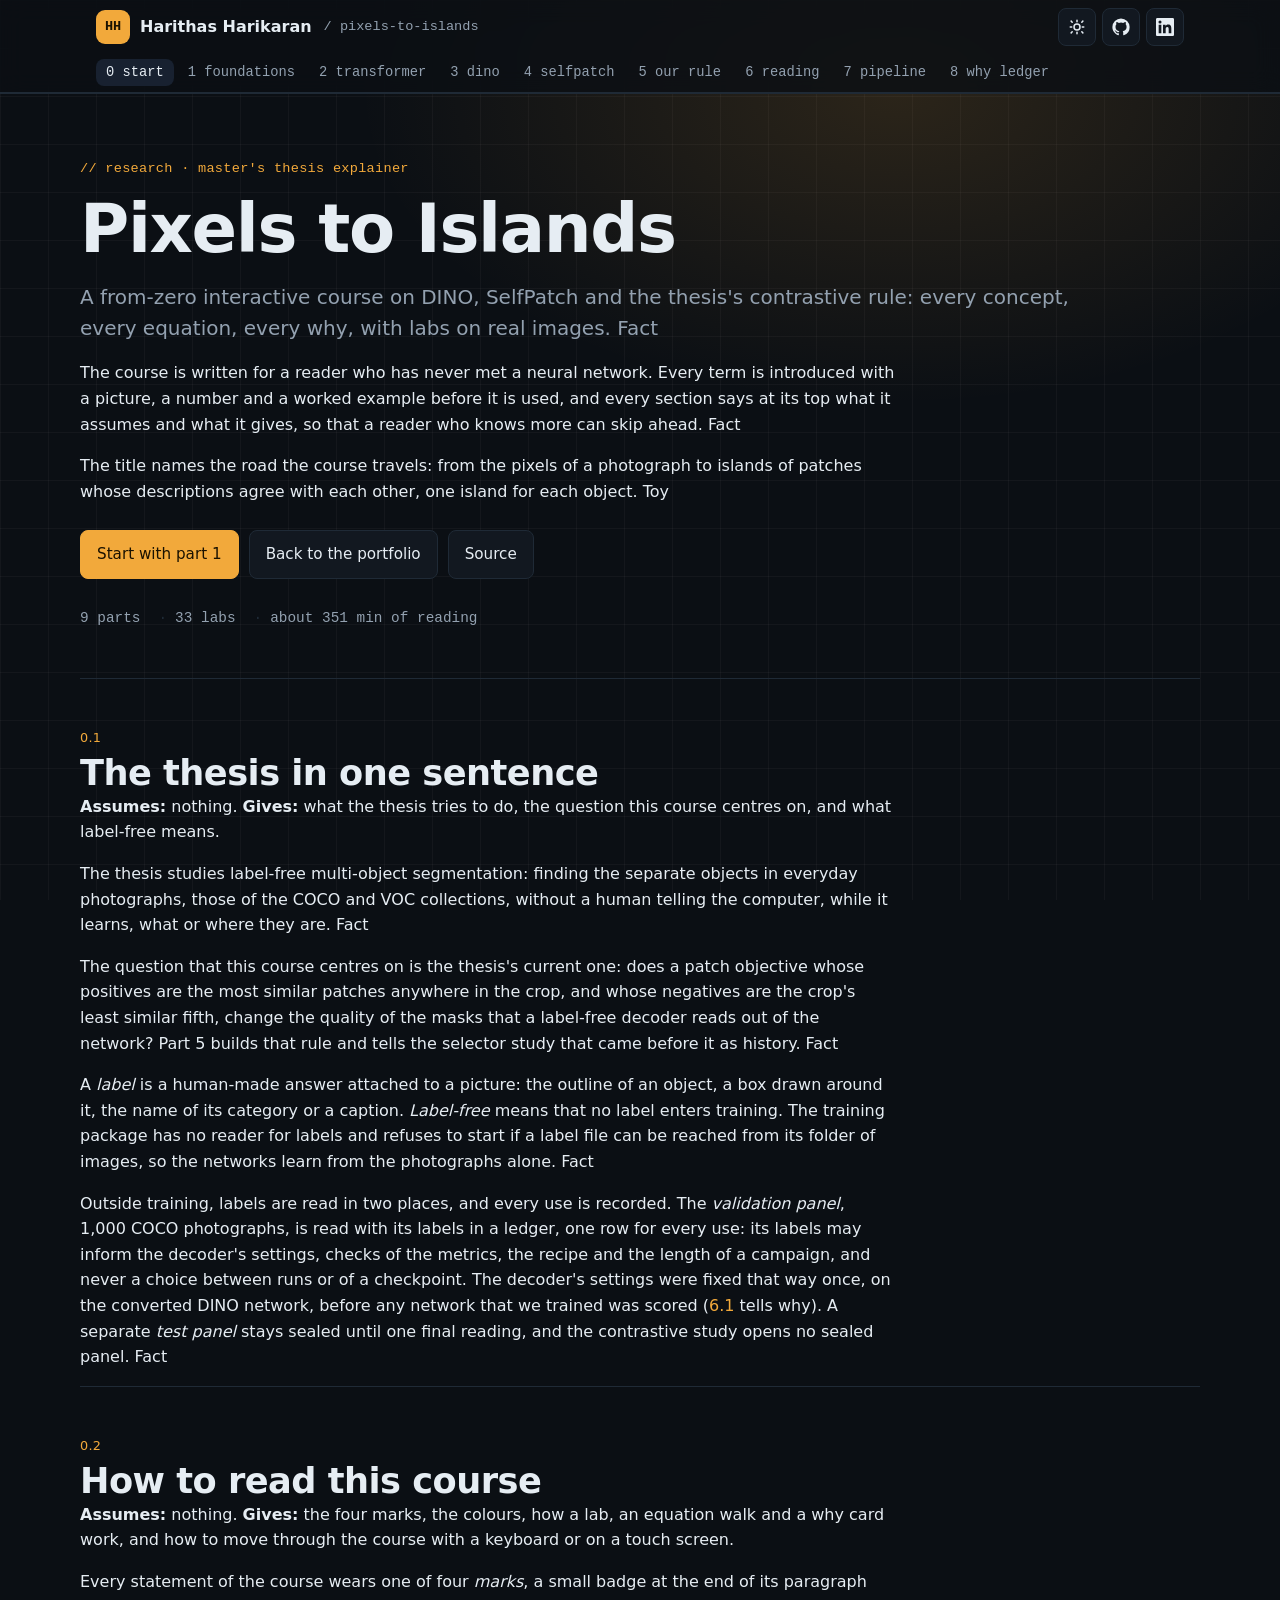
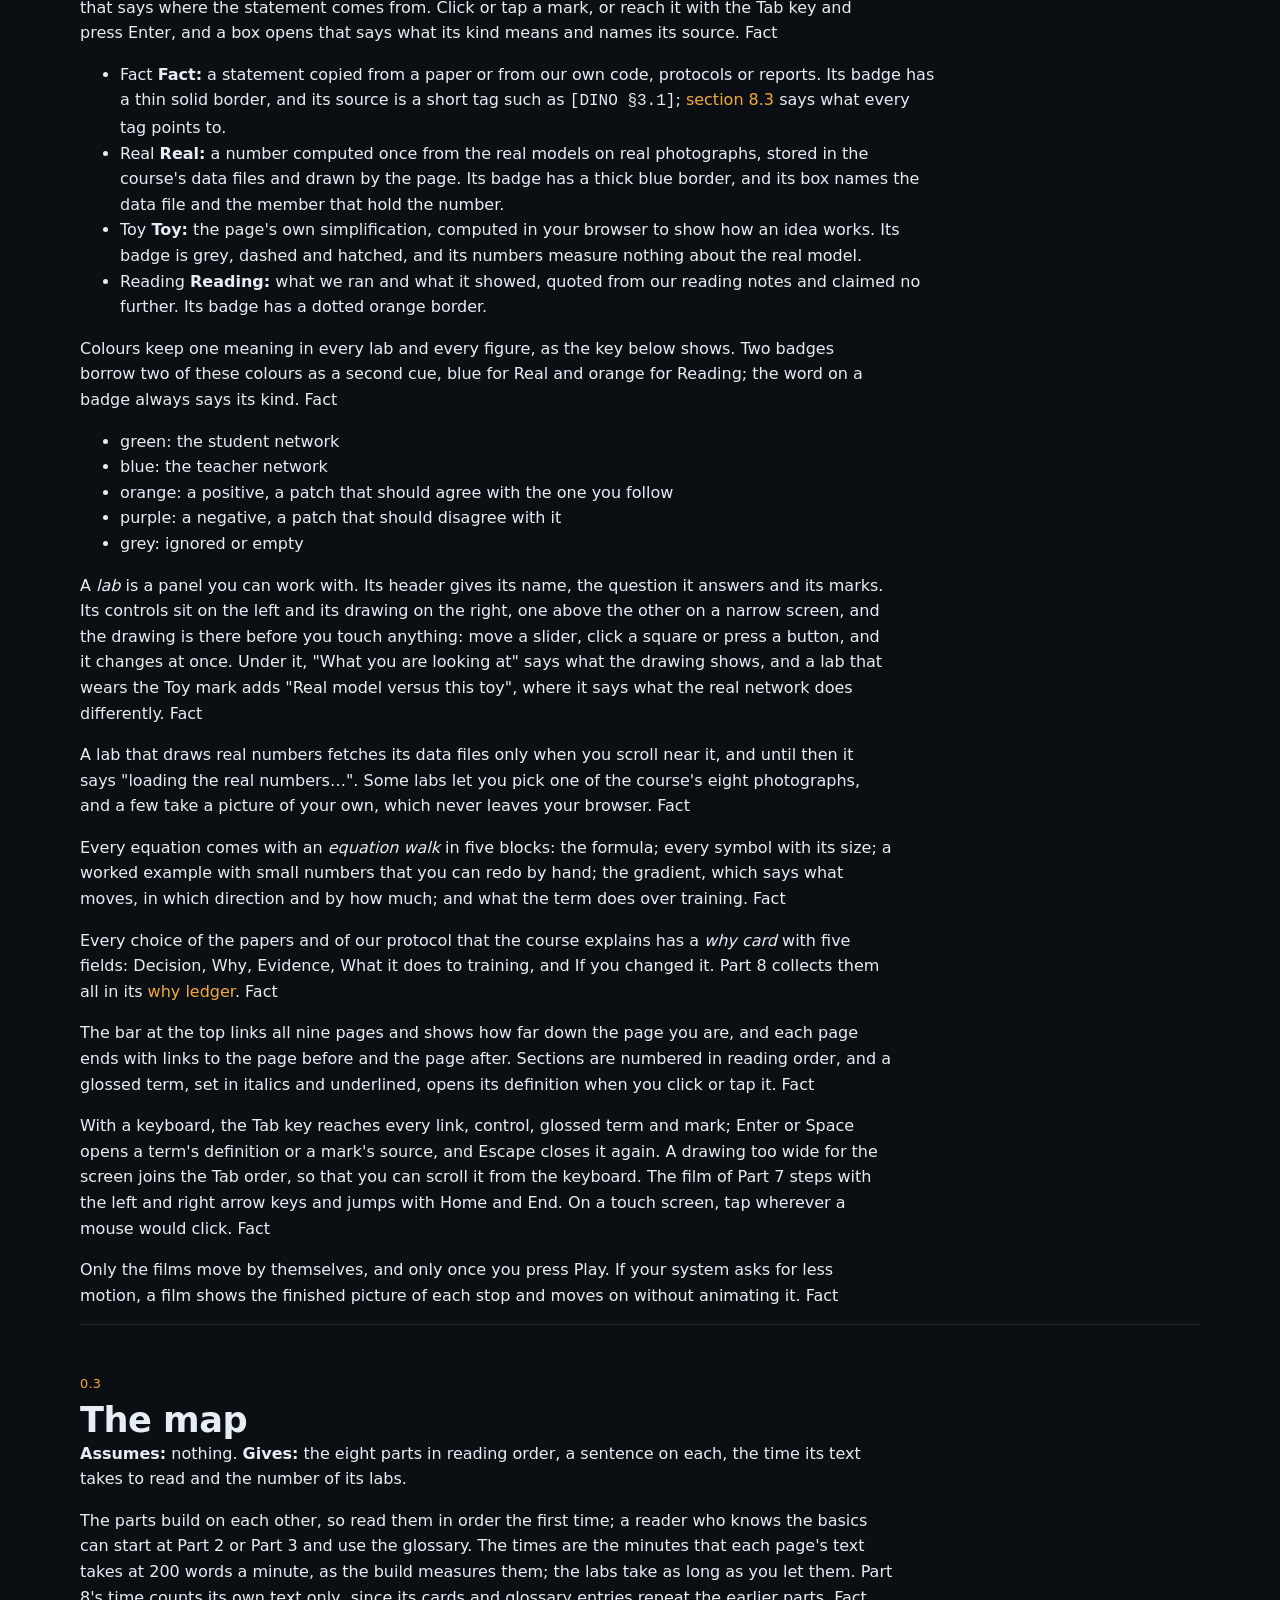
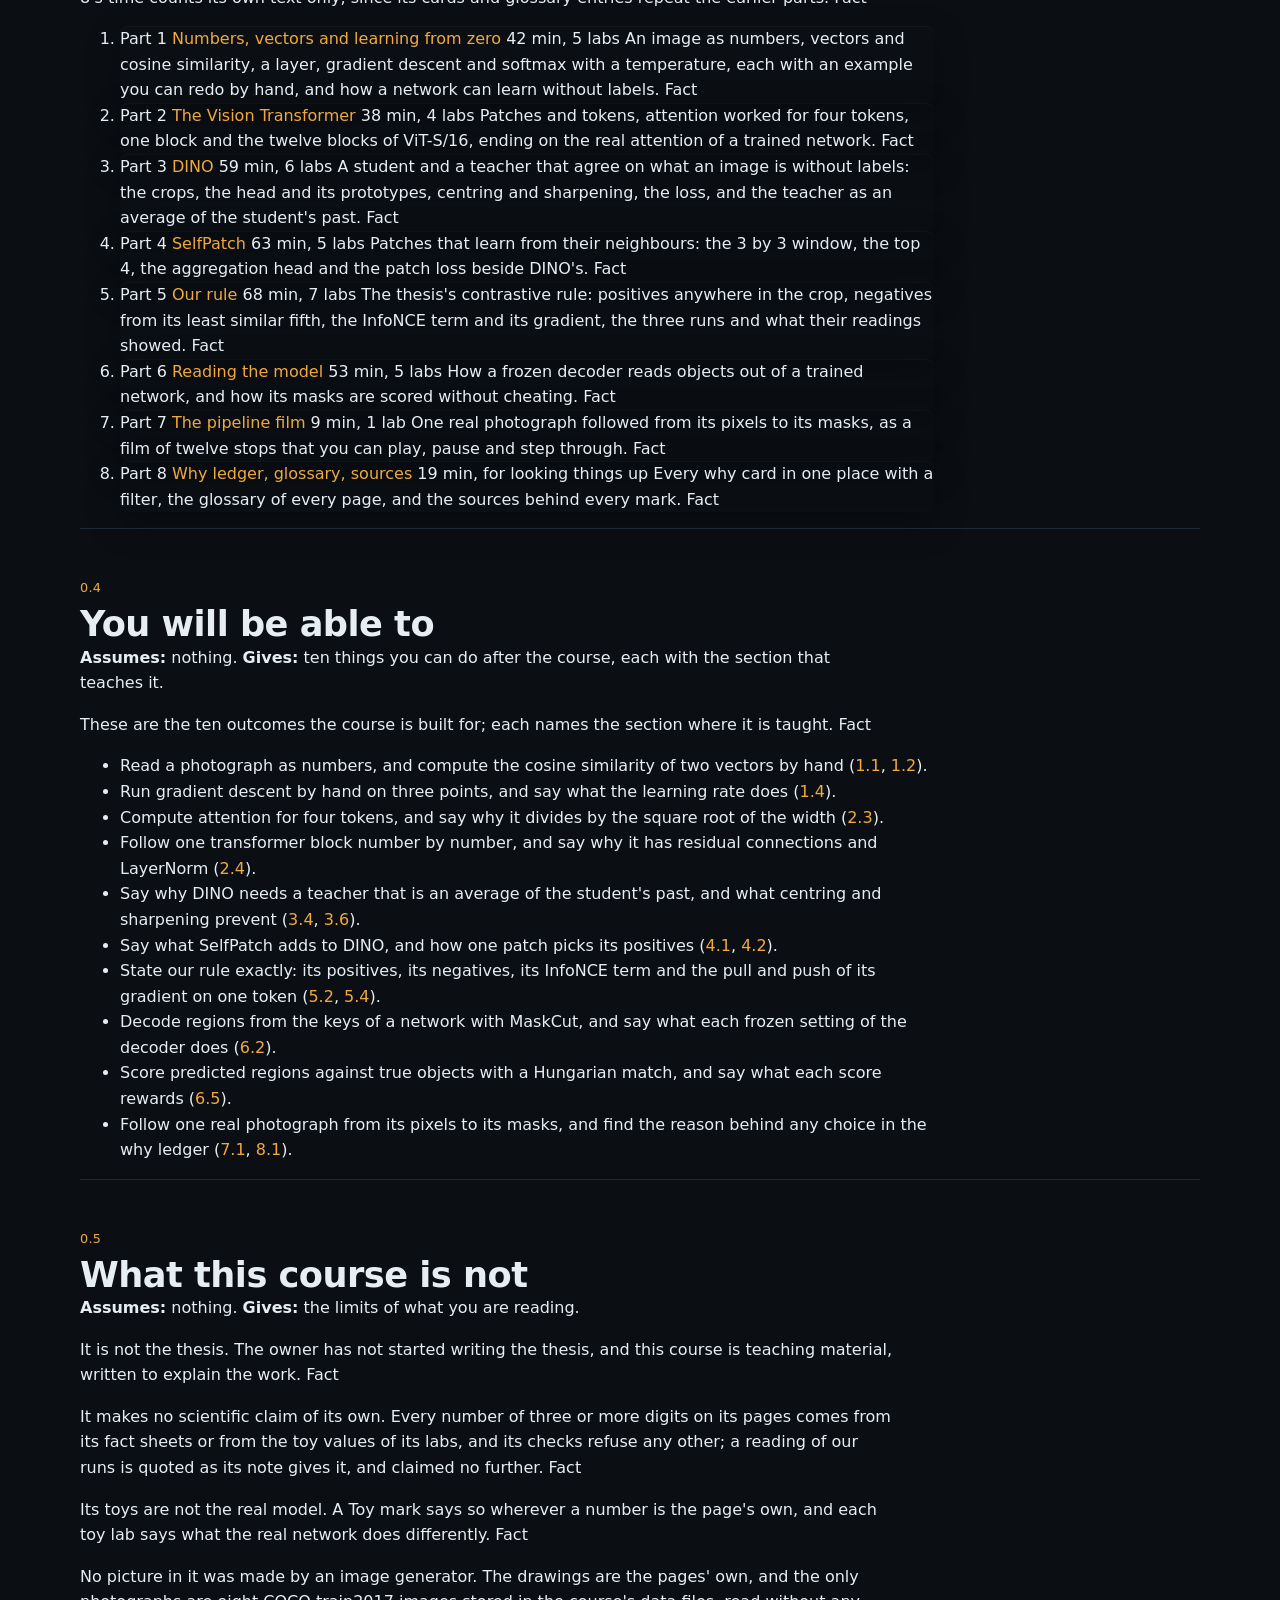
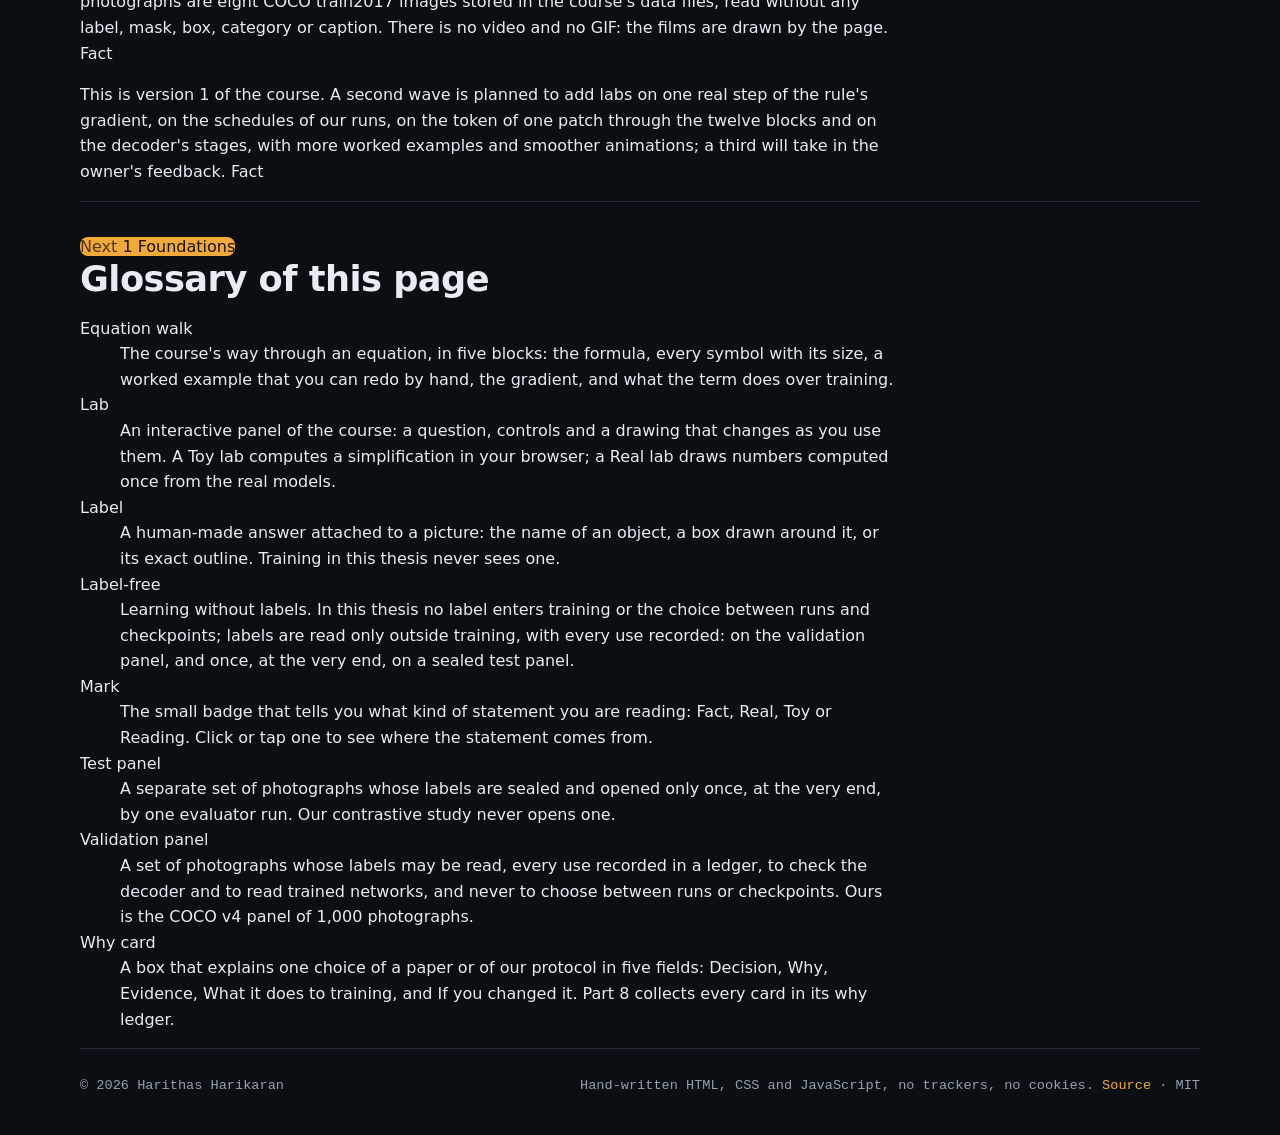
==== index.html @ 41488046 "Restyle the course pages with the portfolio's header, footer, stylesheet and components" ====
<!doctype html>
<html lang="en">
<head>
  <meta charset="utf-8">
  <meta name="viewport" content="width=device-width, initial-scale=1, viewport-fit=cover">
  <title>Pixels to Islands · Harithas Harikaran</title>
  <meta name="description" content="Pixels to Islands: a from-zero interactive course on DINO, SelfPatch and the contrastive patch-selection rule of Harithas Harikaran's master's thesis, with labs on real images.">
  <link rel="canonical" href="https://harispaartan.github.io/pixels-to-islands/">
  <meta name="theme-color" content="#0B0F14">
  <meta property="og:type" content="website">
  <meta property="og:title" content="Pixels to Islands · Harithas Harikaran">
  <meta property="og:description" content="Pixels to Islands: a from-zero interactive course on DINO, SelfPatch and the contrastive patch-selection rule of Harithas Harikaran's master's thesis, with labs on real images.">
  <meta property="og:url" content="https://harispaartan.github.io/pixels-to-islands/">
  <meta property="og:image" content="https://harispaartan.github.io/pixels-to-islands/assets/og.png">
  <meta property="og:image:width" content="1200">
  <meta property="og:image:height" content="630">
  <meta name="twitter:card" content="summary_large_image">
  <link rel="icon" href="assets/favicon.svg" type="image/svg+xml">
  <link rel="preload" href="assets/fonts/space-grotesk-latin-wght-normal.woff2" as="font" type="font/woff2" crossorigin>
  <link rel="preload" href="assets/fonts/inter-latin-wght-normal.woff2" as="font" type="font/woff2" crossorigin>
  <link rel="stylesheet" href="assets/css/site.css">
  <link rel="stylesheet" href="assets/fonts.css">
  <link rel="stylesheet" href="assets/styles.css">
  <link rel="stylesheet" href="assets/bridge.css">
  <script>document.documentElement.classList.add('js');try{if(localStorage.getItem('hh-theme')==='light')document.documentElement.setAttribute('data-theme','light')}catch(e){}</script>
  <!-- Generated by tools/skin-explainer.py from the course build; the course content is edited in the build, not in this file. -->
</head>
<body>
<a class="skip" href="#top">Skip to content</a>

<header class="site-header topbar" id="topbar">
  <nav class="wrap nav" aria-label="Main">
    <a class="brand" href="https://harispaartan.github.io/"><span class="mark" aria-hidden="true">HH</span><span>Harithas Harikaran</span></a>
    <a class="crumb" href="index.html">/ pixels-to-islands</a>
    <button id="menu-toggle" class="icon-btn" type="button" aria-expanded="false" aria-controls="nav-links" aria-label="Open menu">
      <svg viewBox="0 0 24 24" fill="none" stroke="currentColor" stroke-width="2" stroke-linecap="round" aria-hidden="true"><path d="M4 7h16M4 12h16M4 17h16"/></svg>
    </button>
    <ul id="nav-links" class="nav-links">
      <li><a href="index.html" aria-current="page">0 start</a></li>
      <li><a href="p1-foundations.html">1 foundations</a></li>
      <li><a href="p2-vit.html">2 transformer</a></li>
      <li><a href="p3-dino.html">3 dino</a></li>
      <li><a href="p4-selfpatch.html">4 selfpatch</a></li>
      <li><a href="p5-rule.html">5 our rule</a></li>
      <li><a href="p6-reading.html">6 reading</a></li>
      <li><a href="p7-pipeline.html">7 pipeline</a></li>
      <li><a href="p8-ledger.html">8 why ledger</a></li>
    </ul>
    <div class="nav-actions">
      <button id="theme-toggle" class="icon-btn" type="button" aria-pressed="false" aria-label="Switch to light theme" title="Toggle theme">
        <svg viewBox="0 0 24 24" fill="none" stroke="currentColor" stroke-width="2" stroke-linecap="round" stroke-linejoin="round" aria-hidden="true"><path d="M12 3v2M12 19v2M4.2 4.2l1.4 1.4M18.4 18.4l1.4 1.4M3 12h2M19 12h2M4.2 19.8l1.4-1.4M18.4 5.6l1.4-1.4"/><circle cx="12" cy="12" r="4"/></svg>
      </button>
      <a class="icon-btn" href="https://github.com/HARISPAARTAN/pixels-to-islands" aria-label="Source on GitHub" title="Source on GitHub">
        <svg viewBox="0 0 24 24" fill="currentColor" aria-hidden="true"><path d="M12 .5A11.5 11.5 0 0 0 .5 12c0 5.08 3.29 9.39 7.86 10.91.58.1.79-.25.79-.56v-2c-3.2.7-3.87-1.37-3.87-1.37-.52-1.33-1.28-1.69-1.28-1.69-1.04-.71.08-.7.08-.7 1.15.08 1.76 1.19 1.76 1.19 1.03 1.76 2.69 1.25 3.35.96.1-.75.4-1.25.73-1.54-2.55-.29-5.24-1.28-5.24-5.69 0-1.26.45-2.29 1.19-3.09-.12-.29-.52-1.46.11-3.05 0 0 .97-.31 3.18 1.18a11 11 0 0 1 5.79 0c2.2-1.49 3.17-1.18 3.17-1.18.63 1.59.23 2.76.12 3.05.74.8 1.19 1.83 1.19 3.09 0 4.42-2.7 5.39-5.27 5.68.41.36.78 1.06.78 2.14v3.17c0 .31.21.67.8.56A11.5 11.5 0 0 0 23.5 12 11.5 11.5 0 0 0 12 .5z"/></svg>
      </a>
      <a class="icon-btn" href="https://www.linkedin.com/in/harikaran-harithas" aria-label="LinkedIn profile" title="LinkedIn">
        <svg viewBox="0 0 24 24" fill="currentColor" aria-hidden="true"><path d="M20.45 20.45h-3.55v-5.57c0-1.33-.03-3.04-1.85-3.04-1.85 0-2.14 1.45-2.14 2.94v5.67H9.36V9h3.41v1.56h.05c.47-.9 1.63-1.85 3.36-1.85 3.6 0 4.27 2.37 4.27 5.45v6.29zM5.34 7.43a2.06 2.06 0 1 1 0-4.12 2.06 2.06 0 0 1 0 4.12zM7.12 20.45H3.56V9h3.56v11.45zM22.22 0H1.77C.79 0 0 .77 0 1.73v20.54C0 23.23.79 24 1.77 24h20.45c.98 0 1.78-.77 1.78-1.73V1.73C24 .77 23.2 0 22.22 0z"/></svg>
      </a>
    </div>
  </nav>
  <div class="progress" aria-hidden="true"><span class="progress-bar"></span></div>
</header>

<main class="page p0" id="top" data-page="index">
<!-- Part 0 of "Pixels to Islands" (index.html, the start page), written by Task 12 of the build plan
     docs/superpowers/plans/2026-10-13-explainer-v2-build.md from spec section 4 (Part 0) and section 3. The host wraps
     this page, so the assembler gives it no document skeleton. The minutes in the map are filled in by
     build/assemble.py: each empty span data-minutes="<page id>" becomes the minutes of that page's copy at 200 words a
     minute (the figures of src/reading_times.json), so a change to a page's copy needs only a rebuild. The lab counts
     are those of spec section 7 (EXPECTED_LABS in tests/check_page.py). Every number of three or more digits comes
     from facts/course_facts.json, facts/bundle_facts.json or src/labs_defaults.json. -->
<header class="prologue" id="prologue">
  <p class="eyebrow">// research · master's thesis explainer</p>
  <h1 class="page-title">Pixels to Islands</h1>
  <p class="lede lead">A from-zero interactive course on DINO, SelfPatch and the thesis's contrastive rule: every concept, every equation, every why, with labs on real images. <span class="mark mark-fact" data-source="[spec 2026-10-13 §2]">Fact</span></p>
  <p>The course is written for a reader who has never met a neural network. Every term is introduced with a picture, a number and a worked example before it is used, and every section says at its top what it assumes and what it gives, so that a reader who knows more can skip ahead. <span class="mark mark-fact" data-source="[spec 2026-10-13 §3]">Fact</span></p>
  <p>The title names the road the course travels: from the pixels of a photograph to islands of patches whose descriptions agree with each other, one island for each object. <span class="mark mark-toy">Toy</span></p>
  <div class="actions">
    <a class="btn primary" href="p1-foundations.html">Start with part 1</a>
    <a class="btn" href="https://harispaartan.github.io/#research">Back to the portfolio</a>
    <a class="btn" href="https://github.com/HARISPAARTAN/pixels-to-islands">Source</a>
  </div>
  <p class="facts"><span>9 parts</span><span>33 labs</span><span>about 351 min of reading</span></p>
</header>

<section class="sec" id="s0-1">
  <h2 class="sec-title" id="s0-1-title"><span class="sec-num">0.1</span> The thesis in one sentence</h2>
  <p class="sec-meta"><strong>Assumes:</strong> nothing. <strong>Gives:</strong> what the thesis tries to do, the question this course centres on, and what label-free means.</p>

  <p>The thesis studies label-free multi-object segmentation: finding the separate objects in everyday photographs, those of the COCO and VOC collections, without a human telling the computer, while it learns, what or where they are. <span class="mark mark-fact" data-source="[AGENTS.md, Scope and authorization]">Fact</span></p>

  <p>The question that this course centres on is the thesis's current one: does a patch objective whose positives are the most similar patches anywhere in the crop, and whose negatives are the crop's least similar fifth, change the quality of the masks that a label-free decoder reads out of the network? Part 5 builds that rule and tells the selector study that came before it as history. <span class="mark mark-fact" data-source="[protocol 2026-10-08 §2; spec 2026-10-13 §1]">Fact</span></p>

  <p>A <dfn data-term="label">label</dfn> is a human-made answer attached to a picture: the outline of an object, a box drawn around it, the name of its category or a caption. <dfn data-term="label-free">Label-free</dfn> means that no label enters training. The training package has no reader for labels and refuses to start if a label file can be reached from its folder of images, so the networks learn from the photographs alone. <span class="mark mark-fact" data-source="[our code: cluster/README.md; our architecture proposal §1.1; AGENTS.md, Labels and evidence]">Fact</span></p>

  <p>Outside training, labels are read in two places, and every use is recorded. The <dfn data-term="validation panel">validation panel</dfn>, 1,000 COCO photographs, is read with its labels in a ledger, one row for every use: its labels may inform the decoder's settings, checks of the metrics, the recipe and the length of a campaign, and never a choice between runs or of a checkpoint. The decoder's settings were fixed that way once, on the converted DINO network, before any network that we trained was scored (<a href="p6-reading.html#s6-1">6.1</a> tells why). A separate <dfn data-term="test panel">test panel</dfn> stays sealed until one final reading, and the contrastive study opens no sealed panel. <span class="mark mark-fact" data-source="[our architecture proposal §1.1; our report §8.1; our report §3.2; our run spec]">Fact</span></p>
</section>

<section class="sec" id="s0-2">
  <h2 class="sec-title" id="s0-2-title"><span class="sec-num">0.2</span> How to read this course</h2>
  <p class="sec-meta"><strong>Assumes:</strong> nothing. <strong>Gives:</strong> the four marks, the colours, how a lab, an equation walk and a why card work, and how to move through the course with a keyboard or on a touch screen.</p>

  <p>Every statement of the course wears one of four <dfn data-term="mark">marks</dfn>, a small badge at the end of its paragraph that says where the statement comes from. Click or tap a mark, or reach it with the Tab key and press Enter, and a box opens that says what its kind means and names its source. <span class="mark mark-fact" data-source="[spec 2026-10-13 §3; course code: src/boot.js, the mark popovers; src/styles.css, .mark]">Fact</span></p>
  <ul>
    <li><span class="mark mark-fact" data-source="[spec 2026-10-13 §3]">Fact</span> <strong>Fact:</strong> a statement copied from a paper or from our own code, protocols or reports. Its badge has a thin solid border, and its source is a short tag such as <code>[DINO §3.1]</code>; <a href="p8-ledger.html#s8-3">section 8.3</a> says what every tag points to.</li>
    <li><span class="mark mark-real" data-bundle="followed.json#anchor">Real</span> <strong>Real:</strong> a number computed once from the real models on real photographs, stored in the course's data files and drawn by the page. Its badge has a thick blue border, and its box names the data file and the member that hold the number.</li>
    <li><span class="mark mark-toy">Toy</span> <strong>Toy:</strong> the page's own simplification, computed in your browser to show how an idea works. Its badge is grey, dashed and hatched, and its numbers measure nothing about the real model.</li>
    <li><span class="mark mark-reading" data-source="[reading 2026-10-11, run 2]">Reading</span> <strong>Reading:</strong> what we ran and what it showed, quoted from our reading notes and claimed no further. Its badge has a dotted orange border.</li>
  </ul>

  <p>Colours keep one meaning in every lab and every figure, as the key below shows. Two badges borrow two of these colours as a second cue, blue for Real and orange for Reading; the word on a badge always says its kind. <span class="mark mark-fact" data-source="[spec 2026-10-13 §3; course code: src/styles.css, .mark]">Fact</span></p>
  <ul class="legend" aria-label="What the colours mean">
    <li class="role-student">green: the student network</li>
    <li class="role-teacher">blue: the teacher network</li>
    <li class="role-positive">orange: a positive, a patch that should agree with the one you follow</li>
    <li class="role-negative">purple: a negative, a patch that should disagree with it</li>
    <li class="role-ignored">grey: ignored or empty</li>
  </ul>

  <p>A <dfn data-term="lab">lab</dfn> is a panel you can work with. Its header gives its name, the question it answers and its marks. Its controls sit on the left and its drawing on the right, one above the other on a narrow screen, and the drawing is there before you touch anything: move a slider, click a square or press a button, and it changes at once. Under it, "What you are looking at" says what the drawing shows, and a lab that wears the Toy mark adds "Real model versus this toy", where it says what the real network does differently. <span class="mark mark-fact" data-source="[spec 2026-10-13 §7, §11; course code: src/styles.css, .lab-body; tests/check_page.py, check_labs]">Fact</span></p>

  <p>A lab that draws real numbers fetches its data files only when you scroll near it, and until then it says "loading the real numbers…". Some labs let you pick one of the course's eight photographs, and a few take a picture of your own, which never leaves your browser. <span class="mark mark-fact" data-source="[course code: src/boot.js, scheduleNeedy and imageChooser; plan 2026-10-13, decision 5]">Fact</span></p>

  <p>Every equation comes with an <dfn data-term="equation walk">equation walk</dfn> in five blocks: the formula; every symbol with its size; a worked example with small numbers that you can redo by hand; the gradient, which says what moves, in which direction and by how much; and what the term does over training. <span class="mark mark-fact" data-source="[spec 2026-10-13 §6]">Fact</span></p>

  <p>Every choice of the papers and of our protocol that the course explains has a <dfn data-term="why card">why card</dfn> with five fields: Decision, Why, Evidence, What it does to training, and If you changed it. Part 8 collects them all in its <a href="p8-ledger.html#s8-1">why ledger</a>. <span class="mark mark-fact" data-source="[spec 2026-10-13 §5]">Fact</span></p>

  <p>The bar at the top links all nine pages and shows how far down the page you are, and each page ends with links to the page before and the page after. Sections are numbered in reading order, and a glossed term, set in italics and underlined, opens its definition when you click or tap it. <span class="mark mark-fact" data-source="[course code: build/assemble.py, topbar_html and pager_html; src/boot.js, prepareTerms; src/styles.css, dfn[data-term]]">Fact</span></p>

  <p>With a keyboard, the Tab key reaches every link, control, glossed term and mark; Enter or Space opens a term's definition or a mark's source, and Escape closes it again. A drawing too wide for the screen joins the Tab order, so that you can scroll it from the keyboard. The film of Part 7 steps with the left and right arrow keys and jumps with Home and End. On a touch screen, tap wherever a mouse would click. <span class="mark mark-fact" data-source="[course code: src/boot.js, onKeydown and refreshScrollables; src/scenes.js, Scenes.create]">Fact</span></p>

  <p>Only the films move by themselves, and only once you press Play. If your system asks for less motion, a film shows the finished picture of each stop and moves on without animating it. <span class="mark mark-fact" data-source="[spec 2026-10-13 §11; course code: src/scenes.js, Scenes.create]">Fact</span></p>
</section>

<section class="sec" id="s0-3">
  <h2 class="sec-title" id="s0-3-title"><span class="sec-num">0.3</span> The map</h2>
  <p class="sec-meta"><strong>Assumes:</strong> nothing. <strong>Gives:</strong> the eight parts in reading order, a sentence on each, the time its text takes to read and the number of its labs.</p>

  <p>The parts build on each other, so read them in order the first time; a reader who knows the basics can start at Part 2 or Part 3 and use the glossary. The times are the minutes that each page's text takes at 200 words a minute, as the build measures them; the labs take as long as you let them. Part 8's time counts its own text only, since its cards and glossary entries repeat the earlier parts. <span class="mark mark-fact" data-source="[spec 2026-10-13 §2; course code: build/assemble.py, count_words; src/reading_times.json]">Fact</span></p>

  <ol class="map">
    <li><span class="map-part">Part 1</span> <a class="map-link" href="p1-foundations.html">Numbers, vectors and learning from zero</a> <span class="map-time">42 min, 5 labs</span> <span class="map-sentence">An image as numbers, vectors and cosine similarity, a layer, gradient descent and softmax with a temperature, each with an example you can redo by hand, and how a network can learn without labels. <span class="mark mark-fact" data-source="[spec 2026-10-13 §4, Part 1]">Fact</span></span></li>
    <li><span class="map-part">Part 2</span> <a class="map-link" href="p2-vit.html">The Vision Transformer</a> <span class="map-time">38 min, 4 labs</span> <span class="map-sentence">Patches and tokens, attention worked for four tokens, one block and the twelve blocks of ViT-S/16, ending on the real attention of a trained network. <span class="mark mark-fact" data-source="[spec 2026-10-13 §4, Part 2]">Fact</span></span></li>
    <li><span class="map-part">Part 3</span> <a class="map-link" href="p3-dino.html">DINO</a> <span class="map-time">59 min, 6 labs</span> <span class="map-sentence">A student and a teacher that agree on what an image is without labels: the crops, the head and its prototypes, centring and sharpening, the loss, and the teacher as an average of the student's past. <span class="mark mark-fact" data-source="[spec 2026-10-13 §4, Part 3]">Fact</span></span></li>
    <li><span class="map-part">Part 4</span> <a class="map-link" href="p4-selfpatch.html">SelfPatch</a> <span class="map-time">63 min, 5 labs</span> <span class="map-sentence">Patches that learn from their neighbours: the 3 by 3 window, the top 4, the aggregation head and the patch loss beside DINO's. <span class="mark mark-fact" data-source="[spec 2026-10-13 §4, Part 4]">Fact</span></span></li>
    <li><span class="map-part">Part 5</span> <a class="map-link" href="p5-rule.html">Our rule</a> <span class="map-time">68 min, 7 labs</span> <span class="map-sentence">The thesis's contrastive rule: positives anywhere in the crop, negatives from its least similar fifth, the InfoNCE term and its gradient, the three runs and what their readings showed. <span class="mark mark-fact" data-source="[spec 2026-10-13 §4, Part 5]">Fact</span></span></li>
    <li><span class="map-part">Part 6</span> <a class="map-link" href="p6-reading.html">Reading the model</a> <span class="map-time">53 min, 5 labs</span> <span class="map-sentence">How a frozen decoder reads objects out of a trained network, and how its masks are scored without cheating. <span class="mark mark-fact" data-source="[spec 2026-10-13 §4, Part 6]">Fact</span></span></li>
    <li><span class="map-part">Part 7</span> <a class="map-link" href="p7-pipeline.html">The pipeline film</a> <span class="map-time">9 min, 1 lab</span> <span class="map-sentence">One real photograph followed from its pixels to its masks, as a film of twelve stops that you can play, pause and step through. <span class="mark mark-fact" data-source="[spec 2026-10-13 §4, Part 7]">Fact</span></span></li>
    <li><span class="map-part">Part 8</span> <a class="map-link" href="p8-ledger.html">Why ledger, glossary, sources</a> <span class="map-time">19 min, for looking things up</span> <span class="map-sentence">Every why card in one place with a filter, the glossary of every page, and the sources behind every mark. <span class="mark mark-fact" data-source="[spec 2026-10-13 §4, Part 8]">Fact</span></span></li>
  </ol>
</section>

<section class="sec" id="s0-4">
  <h2 class="sec-title" id="s0-4-title"><span class="sec-num">0.4</span> You will be able to</h2>
  <p class="sec-meta"><strong>Assumes:</strong> nothing. <strong>Gives:</strong> ten things you can do after the course, each with the section that teaches it.</p>

  <p>These are the ten outcomes the course is built for; each names the section where it is taught. <span class="mark mark-fact" data-source="[spec 2026-10-13 §4, Part 0]">Fact</span></p>
  <ul class="outcomes">
    <li>Read a photograph as numbers, and compute the cosine similarity of two vectors by hand (<a href="p1-foundations.html#s1-1">1.1</a>, <a href="p1-foundations.html#s1-2">1.2</a>).</li>
    <li>Run gradient descent by hand on three points, and say what the learning rate does (<a href="p1-foundations.html#s1-4">1.4</a>).</li>
    <li>Compute attention for four tokens, and say why it divides by the square root of the width (<a href="p2-vit.html#s2-3">2.3</a>).</li>
    <li>Follow one transformer block number by number, and say why it has residual connections and LayerNorm (<a href="p2-vit.html#s2-4">2.4</a>).</li>
    <li>Say why DINO needs a teacher that is an average of the student's past, and what centring and sharpening prevent (<a href="p3-dino.html#s3-4">3.4</a>, <a href="p3-dino.html#s3-6">3.6</a>).</li>
    <li>Say what SelfPatch adds to DINO, and how one patch picks its positives (<a href="p4-selfpatch.html#s4-1">4.1</a>, <a href="p4-selfpatch.html#s4-2">4.2</a>).</li>
    <li>State our rule exactly: its positives, its negatives, its InfoNCE term and the pull and push of its gradient on one token (<a href="p5-rule.html#s5-2">5.2</a>, <a href="p5-rule.html#s5-4">5.4</a>).</li>
    <li>Decode regions from the keys of a network with MaskCut, and say what each frozen setting of the decoder does (<a href="p6-reading.html#s6-2">6.2</a>).</li>
    <li>Score predicted regions against true objects with a Hungarian match, and say what each score rewards (<a href="p6-reading.html#s6-5">6.5</a>).</li>
    <li>Follow one real photograph from its pixels to its masks, and find the reason behind any choice in the why ledger (<a href="p7-pipeline.html#s7-1">7.1</a>, <a href="p8-ledger.html#s8-1">8.1</a>).</li>
  </ul>
</section>

<section class="sec" id="s0-5">
  <h2 class="sec-title" id="s0-5-title"><span class="sec-num">0.5</span> What this course is not</h2>
  <p class="sec-meta"><strong>Assumes:</strong> nothing. <strong>Gives:</strong> the limits of what you are reading.</p>

  <p>It is not the thesis. The owner has not started writing the thesis, and this course is teaching material, written to explain the work. <span class="mark mark-fact" data-source="[spec 2026-10-13 §13; data/bundle_manifest.json (hygiene)]">Fact</span></p>

  <p>It makes no scientific claim of its own. Every number of three or more digits on its pages comes from its fact sheets or from the toy values of its labs, and its checks refuse any other; a reading of our runs is quoted as its note gives it, and claimed no further. <span class="mark mark-fact" data-source="[spec 2026-10-13 §3, §10, §13; course code: tests/check_page.py, copy_numbers]">Fact</span></p>

  <p>Its toys are not the real model. A Toy mark says so wherever a number is the page's own, and each toy lab says what the real network does differently. <span class="mark mark-fact" data-source="[spec 2026-10-13 §3, §7]">Fact</span></p>

  <p>No picture in it was made by an image generator. The drawings are the pages' own, and the only photographs are eight COCO train2017 images stored in the course's data files, read without any label, mask, box, category or caption. There is no video and no GIF: the films are drawn by the page. <span class="mark mark-fact" data-source="[spec 2026-10-13 §2, §9, §11, §13; data/bundle_manifest.json (hygiene)]">Fact</span></p>

  <p>This is version 1 of the course. A second wave is planned to add labs on one real step of the rule's gradient, on the schedules of our runs, on the token of one patch through the twelve blocks and on the decoder's stages, with more worked examples and smoother animations; a third will take in the owner's feedback. <span class="mark mark-fact" data-source="[spec 2026-10-13 §2, §7]">Fact</span></p>
</section>
<nav class="pager" aria-label="Previous and next page">
  <a class="pager-next" href="p1-foundations.html" rel="next"><span class="pager-dir">Next</span> <span class="pager-title">1 Foundations</span></a>
</nav>
<section class="end" id="glossary-section" aria-labelledby="glossary-section-title">
  <h2 id="glossary-section-title">Glossary of this page</h2>
  <dl id="glossary">
    <dt data-term="equation walk" id="gloss-equation-walk">Equation walk</dt>
    <dd>The course's way through an equation, in five blocks: the formula, every symbol with its size, a worked example that you can redo by hand, the gradient, and what the term does over training.</dd>
    <dt data-term="lab" id="gloss-lab">Lab</dt>
    <dd>An interactive panel of the course: a question, controls and a drawing that changes as you use them. A Toy lab computes a simplification in your browser; a Real lab draws numbers computed once from the real models.</dd>
    <dt data-term="label" id="gloss-label">Label</dt>
    <dd>A human-made answer attached to a picture: the name of an object, a box drawn around it, or its exact outline. Training in this thesis never sees one.</dd>
    <dt data-term="label-free" id="gloss-label-free">Label-free</dt>
    <dd>Learning without labels. In this thesis no label enters training or the choice between runs and checkpoints; labels are read only outside training, with every use recorded: on the validation panel, and once, at the very end, on a sealed test panel.</dd>
    <dt data-term="mark" id="gloss-mark">Mark</dt>
    <dd>The small badge that tells you what kind of statement you are reading: Fact, Real, Toy or Reading. Click or tap one to see where the statement comes from.</dd>
    <dt data-term="test panel" id="gloss-test-panel">Test panel</dt>
    <dd>A separate set of photographs whose labels are sealed and opened only once, at the very end, by one evaluator run. Our contrastive study never opens one.</dd>
    <dt data-term="validation panel" id="gloss-validation-panel">Validation panel</dt>
    <dd>A set of photographs whose labels may be read, every use recorded in a ledger, to check the decoder and to read trained networks, and never to choose between runs or checkpoints. Ours is the COCO v4 panel of 1,000 photographs.</dd>
    <dt data-term="why card" id="gloss-why-card">Why card</dt>
    <dd>A box that explains one choice of a paper or of our protocol in five fields: Decision, Why, Evidence, What it does to training, and If you changed it. Part 8 collects every card in its why ledger.</dd>
  </dl>
</section>
</main>

<footer class="wrap site-footer">
  <span>© <span id="year">2026</span> Harithas Harikaran</span>
  <span>Hand-written HTML, CSS and JavaScript, no trackers, no cookies. <a href="https://github.com/HARISPAARTAN/pixels-to-islands">Source</a> · MIT</span>
</footer>
<script src="assets/core.js"></script>
<script src="assets/scenes.js"></script>
<script src="assets/toy_vit.js"></script>
<script src="assets/boot.js"></script>
<script src="assets/js/site.js" defer></script>
</body>
</html>
---- assets/css/site.css ----
/* Harithas Harikaran — portfolio. Hand-written CSS, no build step, no external requests. */

@font-face { font-family: "Inter"; font-style: normal; font-weight: 100 900; font-display: swap; src: url("../fonts/inter-latin-wght-normal.woff2") format("woff2"); }
@font-face { font-family: "Space Grotesk"; font-style: normal; font-weight: 300 700; font-display: swap; src: url("../fonts/space-grotesk-latin-wght-normal.woff2") format("woff2"); }
@font-face { font-family: "JetBrains Mono"; font-style: normal; font-weight: 100 800; font-display: swap; src: url("../fonts/jetbrains-mono-latin-wght-normal.woff2") format("woff2"); }

:root {
  --bg: #0B0F14;
  --surface: #121820;
  --surface-2: #182130;
  --border: #1F2A36;
  --text: #E6EDF3;
  --muted: #93A1B0;
  --accent: #F2A93B;
  --accent-fg: #1A1200;
  --ok: #3DDC97;
  --shadow: 0 1px 0 rgba(255, 255, 255, 0.03) inset, 0 12px 32px rgba(0, 0, 0, 0.35);
  --glow: radial-gradient(60% 50% at 70% 10%, rgba(242, 169, 59, 0.14), transparent 70%);
  --grid: rgba(255, 255, 255, 0.035);
  --font-text: "Inter", system-ui, -apple-system, "Segoe UI", Roboto, sans-serif;
  --font-display: "Space Grotesk", "Inter", system-ui, sans-serif;
  --font-mono: "JetBrains Mono", "Cascadia Code", Consolas, "Liberation Mono", monospace;
  --radius: 14px;
  --radius-sm: 8px;
  --max: 1120px;
  --gutter: 16px;
  color-scheme: dark;
}

[data-theme="light"] {
  --bg: #F7F7F4;
  --surface: #FFFFFF;
  --surface-2: #F0EFEA;
  --border: #DDD9D0;
  --text: #14181D;
  --muted: #5B6472;
  --accent: #B45309;
  --accent-fg: #FFFFFF;
  --ok: #15803D;
  --shadow: 0 1px 2px rgba(20, 24, 29, 0.06), 0 10px 28px rgba(20, 24, 29, 0.08);
  --glow: radial-gradient(60% 50% at 70% 10%, rgba(180, 83, 9, 0.10), transparent 70%);
  --grid: rgba(20, 24, 29, 0.045);
  color-scheme: light;
}

*, *::before, *::after { box-sizing: border-box; }
html { scroll-behavior: smooth; -webkit-text-size-adjust: 100%; }
body {
  margin: 0;
  background: var(--bg);
  color: var(--text);
  font-family: var(--font-text);
  font-size: 1rem;
  line-height: 1.6;
  overflow-x: hidden;
  background-image: var(--glow), linear-gradient(var(--grid) 1px, transparent 1px), linear-gradient(90deg, var(--grid) 1px, transparent 1px);
  background-size: 100% 100%, 48px 48px, 48px 48px;
  background-attachment: fixed;
}
img { max-width: 100%; height: auto; display: block; }
a { color: var(--accent); text-decoration: none; text-underline-offset: 0.2em; }
a:hover { text-decoration: underline; }
:focus-visible { outline: 2px solid var(--accent); outline-offset: 3px; border-radius: 4px; }
h1, h2, h3 { font-family: var(--font-display); line-height: 1.15; letter-spacing: -0.015em; margin: 0; }
h1 { font-size: clamp(2.4rem, 6vw, 4.2rem); font-weight: 700; }
h2 { font-size: clamp(1.6rem, 3.2vw, 2.2rem); font-weight: 600; }
h3 { font-size: 1.15rem; font-weight: 600; }
p { margin: 0; }
.mono { font-family: var(--font-mono); }
.muted { color: var(--muted); }
.wrap { max-width: var(--max); margin-inline: auto; padding-inline: var(--gutter); }
.skip { position: absolute; left: -999px; top: 8px; background: var(--accent); color: var(--accent-fg); padding: 8px 12px; border-radius: var(--radius-sm); z-index: 100; }
.skip:focus { left: 12px; }

/* Header */
.site-header { position: sticky; top: 0; z-index: 50; backdrop-filter: blur(12px); -webkit-backdrop-filter: blur(12px); background: color-mix(in srgb, var(--bg) 82%, transparent); border-bottom: 1px solid var(--border); }
.nav { display: flex; align-items: center; gap: 12px; min-height: 64px; }
.brand { display: inline-flex; align-items: center; gap: 10px; color: var(--text); font-family: var(--font-display); font-weight: 600; }
.brand:hover { text-decoration: none; }
.brand .mark { width: 34px; height: 34px; border-radius: 9px; background: var(--accent); color: var(--accent-fg); display: grid; place-items: center; font-family: var(--font-mono); font-weight: 700; font-size: 0.85rem; letter-spacing: -0.02em; }
.nav-links { display: flex; gap: 4px; list-style: none; margin: 0 0 0 auto; padding: 0; }
.nav-links a { color: var(--muted); padding: 8px 10px; border-radius: var(--radius-sm); font-size: 0.92rem; font-family: var(--font-mono); }
.nav-links a:hover { color: var(--text); background: var(--surface-2); text-decoration: none; }
.nav-actions { display: flex; align-items: center; gap: 6px; }
.icon-btn { display: inline-grid; place-items: center; width: 38px; height: 38px; border-radius: var(--radius-sm); border: 1px solid var(--border); background: var(--surface); color: var(--text); cursor: pointer; }
.icon-btn:hover { background: var(--surface-2); text-decoration: none; }
.icon-btn svg { width: 18px; height: 18px; }
#menu-toggle { display: none; }

/* Hero */
.hero { padding-block: clamp(56px, 9vw, 120px) clamp(40px, 6vw, 72px); display: grid; grid-template-columns: minmax(0, 1.25fr) minmax(0, 1fr); gap: 40px; align-items: center; }
.eyebrow { font-family: var(--font-mono); color: var(--accent); font-size: 0.85rem; letter-spacing: 0.02em; margin-bottom: 14px; }
.lead { font-size: clamp(1.05rem, 1.6vw, 1.25rem); color: var(--muted); max-width: 56ch; margin-top: 18px; }
.lead strong { color: var(--text); font-weight: 600; }
.availability { display: inline-flex; align-items: center; gap: 10px; margin-top: 22px; padding: 8px 14px 8px 10px; border: 1px solid var(--border); border-radius: 999px; background: var(--surface); font-size: 0.92rem; }
.availability .dot { width: 9px; height: 9px; border-radius: 50%; background: var(--ok); box-shadow: 0 0 0 4px color-mix(in srgb, var(--ok) 20%, transparent); }
.actions { display: flex; flex-wrap: wrap; gap: 10px; margin-top: 26px; }
.btn { display: inline-flex; align-items: center; gap: 8px; padding: 11px 16px; border-radius: var(--radius-sm); border: 1px solid var(--border); background: var(--surface); color: var(--text); font-weight: 500; font-size: 0.95rem; cursor: pointer; }
.btn:hover { background: var(--surface-2); text-decoration: none; }
.btn.primary { background: var(--accent); color: var(--accent-fg); border-color: var(--accent); }
.btn.primary:hover { filter: brightness(1.06); }
.btn svg { width: 17px; height: 17px; }
.facts { display: flex; flex-wrap: wrap; gap: 8px 18px; margin-top: 28px; color: var(--muted); font-size: 0.9rem; font-family: var(--font-mono); }
.facts span::before { content: "·"; margin-right: 8px; color: var(--border); }
.facts span:first-child::before { content: none; }

.code-card { background: var(--surface); border: 1px solid var(--border); border-radius: var(--radius); box-shadow: var(--shadow); overflow: hidden; }
.code-card .bar { display: flex; align-items: center; gap: 8px; padding: 10px 14px; border-bottom: 1px solid var(--border); font-family: var(--font-mono); font-size: 0.8rem; color: var(--muted); }
.code-card .bar i { width: 10px; height: 10px; border-radius: 50%; background: var(--border); display: inline-block; }
.code-card .bar i:nth-child(1) { background: #ff5f57; } .code-card .bar i:nth-child(2) { background: #febc2e; } .code-card .bar i:nth-child(3) { background: #28c840; }
.code-card .bar span { margin-left: 6px; }
.code-card pre { margin: 0; padding: 16px 18px; font-family: var(--font-mono); font-size: 0.82rem; line-height: 1.65; color: var(--text); overflow-x: auto; }
.code-card .k { color: var(--accent); } .code-card .s { color: var(--ok); } .code-card .c { color: var(--muted); }

/* Sections */
.section { padding: clamp(40px, 6vw, 72px) 0; border-top: 1px solid var(--border); }
.section-head { display: flex; flex-wrap: wrap; align-items: end; justify-content: space-between; gap: 10px 24px; margin-bottom: 28px; }
.section-head p { color: var(--muted); max-width: 62ch; }
.index { font-family: var(--font-mono); color: var(--accent); font-size: 0.8rem; display: block; margin-bottom: 8px; }

/* Cards */
.grid { display: grid; gap: 18px; grid-template-columns: repeat(12, minmax(0, 1fr)); }
.card { grid-column: span 6; background: var(--surface); border: 1px solid var(--border); border-radius: var(--radius); box-shadow: var(--shadow); display: flex; flex-direction: column; overflow: hidden; transition: transform 0.25s ease, border-color 0.25s ease; }
.card:hover { transform: translateY(-2px); border-color: color-mix(in srgb, var(--accent) 45%, var(--border)); }
.card.wide { grid-column: span 12; flex-direction: row; }
.card.wide .thumb { flex: 0 0 48%; }
.card .thumb { aspect-ratio: 16 / 10; background: #000; overflow: hidden; border-bottom: 1px solid var(--border); }
.card.wide .thumb { aspect-ratio: auto; border-bottom: 0; border-right: 1px solid var(--border); }
.card .thumb img { width: 100%; height: 100%; object-fit: cover; object-position: top; }
.card .body { padding: 20px; display: flex; flex-direction: column; gap: 12px; flex: 1; }
.card .meta { display: flex; justify-content: space-between; align-items: center; gap: 10px; font-family: var(--font-mono); font-size: 0.78rem; color: var(--muted); }
.badge { display: inline-flex; align-items: center; gap: 6px; padding: 3px 9px; border-radius: 999px; border: 1px solid var(--border); background: var(--surface-2); color: var(--muted); font-family: var(--font-mono); font-size: 0.74rem; white-space: nowrap; }
.badge.live { color: var(--ok); border-color: color-mix(in srgb, var(--ok) 40%, var(--border)); }
.card p { color: var(--muted); font-size: 0.95rem; }
.tags { display: flex; flex-wrap: wrap; gap: 6px; margin-top: auto; padding-top: 4px; }
.tags span { font-family: var(--font-mono); font-size: 0.74rem; color: var(--text); background: var(--surface-2); border: 1px solid var(--border); padding: 3px 8px; border-radius: 6px; }
.links { display: flex; flex-wrap: wrap; gap: 8px; }
.links a { display: inline-flex; align-items: center; gap: 6px; font-size: 0.9rem; font-weight: 500; padding: 7px 12px; border-radius: var(--radius-sm); border: 1px solid var(--border); background: var(--surface-2); color: var(--text); }
.links a:hover { border-color: var(--accent); text-decoration: none; }
.links a.primary { background: var(--accent); color: var(--accent-fg); border-color: var(--accent); }
.links svg { width: 15px; height: 15px; }

/* Timeline */
.timeline { display: grid; gap: 22px; }
.job { display: grid; grid-template-columns: 200px minmax(0, 1fr); gap: 18px; padding: 22px; background: var(--surface); border: 1px solid var(--border); border-radius: var(--radius); }
.job .when { font-family: var(--font-mono); color: var(--accent); font-size: 0.85rem; }
.job .where { color: var(--muted); font-size: 0.92rem; margin-top: 6px; }
.job ul { margin: 12px 0 0; padding-left: 18px; color: var(--muted); font-size: 0.95rem; display: grid; gap: 8px; }
.job li::marker { color: var(--accent); }

/* Skills */
.skills { display: grid; grid-template-columns: repeat(3, minmax(0, 1fr)); gap: 18px; }
.skill { background: var(--surface); border: 1px solid var(--border); border-radius: var(--radius); padding: 20px; }
.skill h3 { font-family: var(--font-mono); font-size: 0.85rem; color: var(--accent); font-weight: 600; margin-bottom: 12px; }
.skill ul { list-style: none; margin: 0; padding: 0; display: flex; flex-wrap: wrap; gap: 6px; }
.skill li { font-size: 0.86rem; background: var(--surface-2); border: 1px solid var(--border); padding: 4px 9px; border-radius: 6px; }

/* Education */
.edu { display: grid; grid-template-columns: repeat(2, minmax(0, 1fr)); gap: 18px; }
.edu .job { grid-template-columns: 1fr; }
.certs { margin-top: 18px; display: flex; flex-wrap: wrap; gap: 10px; }
.certs a { display: inline-flex; align-items: center; gap: 8px; padding: 9px 13px; background: var(--surface); border: 1px solid var(--border); border-radius: var(--radius-sm); color: var(--text); font-size: 0.9rem; }
.certs a:hover { border-color: var(--accent); text-decoration: none; }

/* Contact */
.contact { text-align: center; padding: clamp(48px, 8vw, 96px) 0; }
.contact h2 { font-size: clamp(1.9rem, 4vw, 2.8rem); }
.contact p { color: var(--muted); max-width: 52ch; margin: 14px auto 0; }
.contact .actions { justify-content: center; }
.email { font-family: var(--font-mono); font-size: clamp(1rem, 2.4vw, 1.35rem); display: inline-block; margin-top: 22px; }

.site-footer { border-top: 1px solid var(--border); padding: 26px 0 40px; color: var(--muted); font-size: 0.85rem; font-family: var(--font-mono); display: flex; flex-wrap: wrap; justify-content: space-between; gap: 10px; }

/* Reveal */
.js .reveal { opacity: 0; transform: translateY(14px); transition: opacity 0.6s ease, transform 0.6s ease; }
.js .reveal.in { opacity: 1; transform: none; }
@media (prefers-reduced-motion: reduce) {
  html { scroll-behavior: auto; }
  .reveal { opacity: 1; transform: none; transition: none; }
  .card { transition: none; }
}

/* Responsive */
@media (max-width: 960px) {
  .hero { grid-template-columns: 1fr; }
  .code-card { max-width: 560px; }
  .skills { grid-template-columns: repeat(2, minmax(0, 1fr)); }
  .card.wide { flex-direction: column; }
  .card.wide .thumb { aspect-ratio: 16 / 10; border-right: 0; border-bottom: 1px solid var(--border); }
}
@media (max-width: 900px) {
  .nav { flex-wrap: wrap; }
  #menu-toggle { display: inline-grid; margin-left: auto; }
  .nav-actions { order: 2; }
  .nav-links { display: none; order: 3; flex-basis: 100%; flex-direction: column; gap: 2px; padding: 6px 0 12px; margin: 0; }
  .nav-links.open { display: flex; }
}
@media (max-width: 720px) {
  .card { grid-column: span 12; }
  .job { grid-template-columns: 1fr; gap: 6px; }
  .skills, .edu { grid-template-columns: 1fr; }
  .code-card pre { font-size: 0.74rem; white-space: pre-wrap; word-break: break-word; }
}

/* Print */
@media print {
  :root { --bg: #fff; --surface: #fff; --surface-2: #f3f3f3; --border: #ccc; --text: #111; --muted: #444; --accent: #8a3f05; --accent-fg: #fff; }
  body { background: #fff; }
  .site-header, .skip, #menu-toggle, .code-card, .site-footer, .reveal { display: none !important; }
  .reveal { opacity: 1; transform: none; }
  .card, .job, .skill { box-shadow: none; break-inside: avoid; }
  a::after { content: " (" attr(href) ")"; font-size: 0.8em; color: #444; }
  .links a::after, .brand::after, .certs a::after { content: none; }
}
---- assets/bridge.css ----
/* Bridge: the course's tokens and components on the portfolio's design system (css/site.css). Loaded last.

   Rules of this file:
   - nothing here targets .lab or anything inside it; the labs keep the course's own styles;
   - the role colours (student, teacher, positive, negative, ignored, on-role) keep the course's values;
   - site.css (portfolio) is loaded first and styles.css (course) after it. The course redefines a few tokens that the
     portfolio also names (--surface, --muted, --font-display, --font-mono, --radius), so those are restated here with
     the portfolio's values; tools/check-explainer.py compares them with site.css. */

/* ---- 1. tokens: the course's names, the portfolio's values --------------------------------------------------- */

:root:not([data-theme="light"]),
:root[data-theme="dark"] {
  color-scheme: dark;
  --surface: #121820;
  --muted: #93A1B0;
  --student: #43B18D; --teacher: #579FDB; --positive: #F17855; --negative: #B47DD4; --ignored: #6A7581;
  --on-role: #0B0F14;
}
:root[data-theme="light"] {
  color-scheme: light;
  --surface: #FFFFFF;
  --muted: #5B6472;
  --student: #2A7F62; --teacher: #1F6FB2; --positive: #E4572E; --negative: #7A3E9D; --ignored: #9AA5B1;
  --on-role: #FFFFFF;
}
:root, :root:not([data-theme="light"]), :root[data-theme="dark"], :root[data-theme="light"] {
  --paper: var(--bg);
  --ink: var(--text);
  --line: var(--border);
  --sunken: var(--surface-2);
  --hatch: var(--border);
  --focus: var(--accent);
  --control: var(--muted);
  --on-ink: var(--bg);
  --font-display: "Space Grotesk", "Inter", system-ui, sans-serif;
  --font-body: var(--font-text);
  --font-mono: "JetBrains Mono", "Cascadia Code", Consolas, "Liberation Mono", monospace;
  --pf-radius: 14px;
}

/* the course sets a flat paper background on body; the portfolio's glow and grid come back */
body {
  background-color: var(--bg);
  background-image: var(--glow), linear-gradient(var(--grid) 1px, transparent 1px), linear-gradient(90deg, var(--grid) 1px, transparent 1px);
  background-size: 100% 100%, 48px 48px, 48px 48px;
  background-attachment: fixed;
  overflow-x: hidden;
}

/* ---- 1b. site.css's global rules, undone inside the course's main --------------------------------------------------
   site.css sets border-box on every element, display:block on images and no margin on paragraphs; the course's
   stylesheet was written without any of these, so inside .page they go back to the browser's defaults. (Zero
   specificity: the course's own rules still win.) */
:where(.page) *, :where(.page) *::before, :where(.page) *::after { box-sizing: revert; }
:where(.page) img { display: inline; }
:where(.page) p { margin-block: 0 1rem; }
:where(.page) h3 { line-height: 1.2; letter-spacing: normal; }

/* ---- 2. header and footer ---------------------------------------------------------------------------------- */

/* the course's boot.js looks for .topbar (it measures it and moves the progress line in it), so the header carries
   that class too; the course's own top bar rules are put back to the portfolio's here */
.site-header.topbar {
  background: color-mix(in srgb, var(--bg) 82%, transparent);
  border-bottom: 0;
}
.site-header a, .site-footer a { text-decoration: none; }
.site-header .nav-links a:hover, .site-footer a:hover { text-decoration: none; }
.site-footer a { color: var(--accent); }
.site-footer a:hover { text-decoration: underline; }
.brand { color: var(--text); }
/* the course styles every .mark as a source badge (border, capitals, a small square); the brand's mark is not one */
.brand .mark { padding: 0; border: 0; gap: 0; text-transform: none; letter-spacing: -0.02em; vertical-align: baseline; white-space: normal; }
.brand .mark::before { content: none; }
.site-header .nav { column-gap: 12px; }
.crumb { font-family: var(--font-mono); color: var(--muted); font-size: 0.85rem; white-space: nowrap; }
.crumb:hover { color: var(--text); }
.nav-links a { white-space: nowrap; }
/* nine part links do not fit beside the brand and the icons: from 961 px up they take a second row */
@media (min-width: 961px) {
  .site-header .nav { flex-wrap: wrap; min-height: 0; padding-top: 8px; }
  .site-header .nav-actions { margin-left: auto; }
  .site-header .nav-links { order: 3; flex-basis: 100%; margin: 0; padding: 0 0 8px; flex-wrap: wrap; }
  .site-header .nav-links a { font-size: 0.86rem; padding: 6px 10px; }
}
/* up to 960 px the portfolio's menu button takes over (site.css does this at 900 px) */
@media (max-width: 960px) {
  .site-header .nav { flex-wrap: wrap; }
  #menu-toggle { display: inline-grid; margin-left: auto; }
  .nav-actions { order: 2; }
  .nav-links { display: none; order: 3; flex-basis: 100%; flex-direction: column; gap: 2px; padding: 6px 0 12px; margin: 0; }
  .nav-links.open { display: flex; }
}
.nav-links a[aria-current="page"] { color: var(--text); background: var(--surface-2); }
.site-header .progress { height: 2px; overflow: hidden; background: var(--border); }
.site-header .progress-bar { background: var(--accent); }

/* ---- 3. page frame ------------------------------------------------------------------------------------------ */

.page { max-width: var(--max); margin-inline: auto; }
/* the reading column is aligned to the portfolio container's left edge instead of centred, and widened:
   hero, sections, pager and glossary span the container; paragraphs, lists and boxes keep a readable measure
   of 80 characters; labs take the container's inner width (--wide feeds the course's --lab-w) */
:root { --measure: 80ch; --wide: calc(var(--max) - 2 * var(--gutter)); }
.page > :not(.lab) { max-width: none; margin-inline: 0; }
.page .sec > :is(p, ul, ol, dl, blockquote, .note, .eq, details, .outcomes, .sources),
.page .prologue > p, .page .part-head > p, .page .end > :is(p, dl) { max-width: var(--measure); }

/* ---- 4. hero: .prologue (start page) and .part-head (the other eight) ------------------------------------------ */

.prologue, .part-head { padding-block: clamp(32px, 5vw, 64px) clamp(16px, 3vw, 32px); }
.page-title, .part-title {
  font-family: var(--font-display);
  font-size: clamp(2.4rem, 6vw, 4.2rem);
  font-weight: 700;
  letter-spacing: -0.02em;
  line-height: 1.05;
  margin-block: 0;
}
.prologue .eyebrow, .part-head .eyebrow {
  font-size: 0.85rem;
  font-weight: 400;
  letter-spacing: 0.02em;
  text-transform: none;
  color: var(--accent);
  margin-bottom: 14px;
}
.part-head .part-kicker { display: none; }
.prologue .lead, .part-head .lead { font-size: clamp(1.05rem, 1.6vw, 1.25rem); line-height: 1.55; color: var(--muted); max-width: 56ch; margin-top: 18px; }
.prologue .actions { margin-top: 26px; }
.prologue .actions .btn {
  min-height: 0;
  padding: 11px 16px;
  font: 500 0.95rem/1.6 var(--font-text);
  color: var(--text);
  background: var(--surface);
  border: 1px solid var(--border);
  border-radius: var(--radius-sm);
  text-decoration: none;
}
.prologue .actions .btn:hover { background: var(--surface-2); }
.prologue .actions .btn.primary { background: var(--accent); color: var(--accent-fg); border-color: var(--accent); }
.prologue .actions .btn.primary:hover { filter: brightness(1.06); }

/* ---- 5. sections: the number as the portfolio's index line ----------------------------------------------------- */

.page > .sec { margin-block-start: 0; padding-block: clamp(28px, 4.5vw, 52px) 0; border-top: 1px solid var(--border); }
.page > .part-head + .sec, .page > .prologue + .sec { margin-block-start: 0; }
.sec-title { font-family: var(--font-display); font-weight: 600; font-size: clamp(1.6rem, 3.2vw, 2.2rem); letter-spacing: -0.015em; line-height: 1.15; }
.sec-title .sec-num {
  display: block;
  font-size: 0.8rem;
  font-weight: 400;
  letter-spacing: 0.02em;
  color: var(--accent);
  margin: 0 0 8px;
}
.end > h2 { font-family: var(--font-display); }

/* links in the running text: the portfolio's accent, underlined so that they read as links */
.sec > :is(p, ul, ol, dl) a, .prologue a:not(.btn), .part-head a, .end a {
  color: var(--accent);
  text-decoration-color: color-mix(in srgb, var(--accent) 45%, transparent);
}
.sec > :is(p, ul, ol, dl) a:hover, .prologue a:not(.btn):hover, .part-head a:hover, .end a:hover { text-decoration-color: var(--accent); }

/* ---- 6. content blocks on the portfolio's card tokens -------------------------------------------------------- */

aside.why { border-radius: var(--radius-sm); border-inline-start: 3px solid var(--accent); box-shadow: var(--shadow); }
section.walk { border-radius: var(--pf-radius); box-shadow: var(--shadow); }
.map > li { border-radius: var(--radius-sm); box-shadow: var(--shadow); }
.map-link { color: var(--accent); }

/* ---- 7. pager as portfolio buttons ----------------------------------------------------------------------------- */

.pager { padding-top: 32px; border-top: 1px solid var(--border); }
.pager > a { border-radius: var(--radius-sm); color: var(--text); }
.pager > a:hover { background: var(--surface-2); }
.pager > .pager-next { background: var(--accent); color: var(--accent-fg); border-color: var(--accent); }
.pager > .pager-next:hover { background: var(--accent); filter: brightness(1.06); }
.pager > .pager-next .pager-dir { color: var(--accent-fg); opacity: 0.75; }
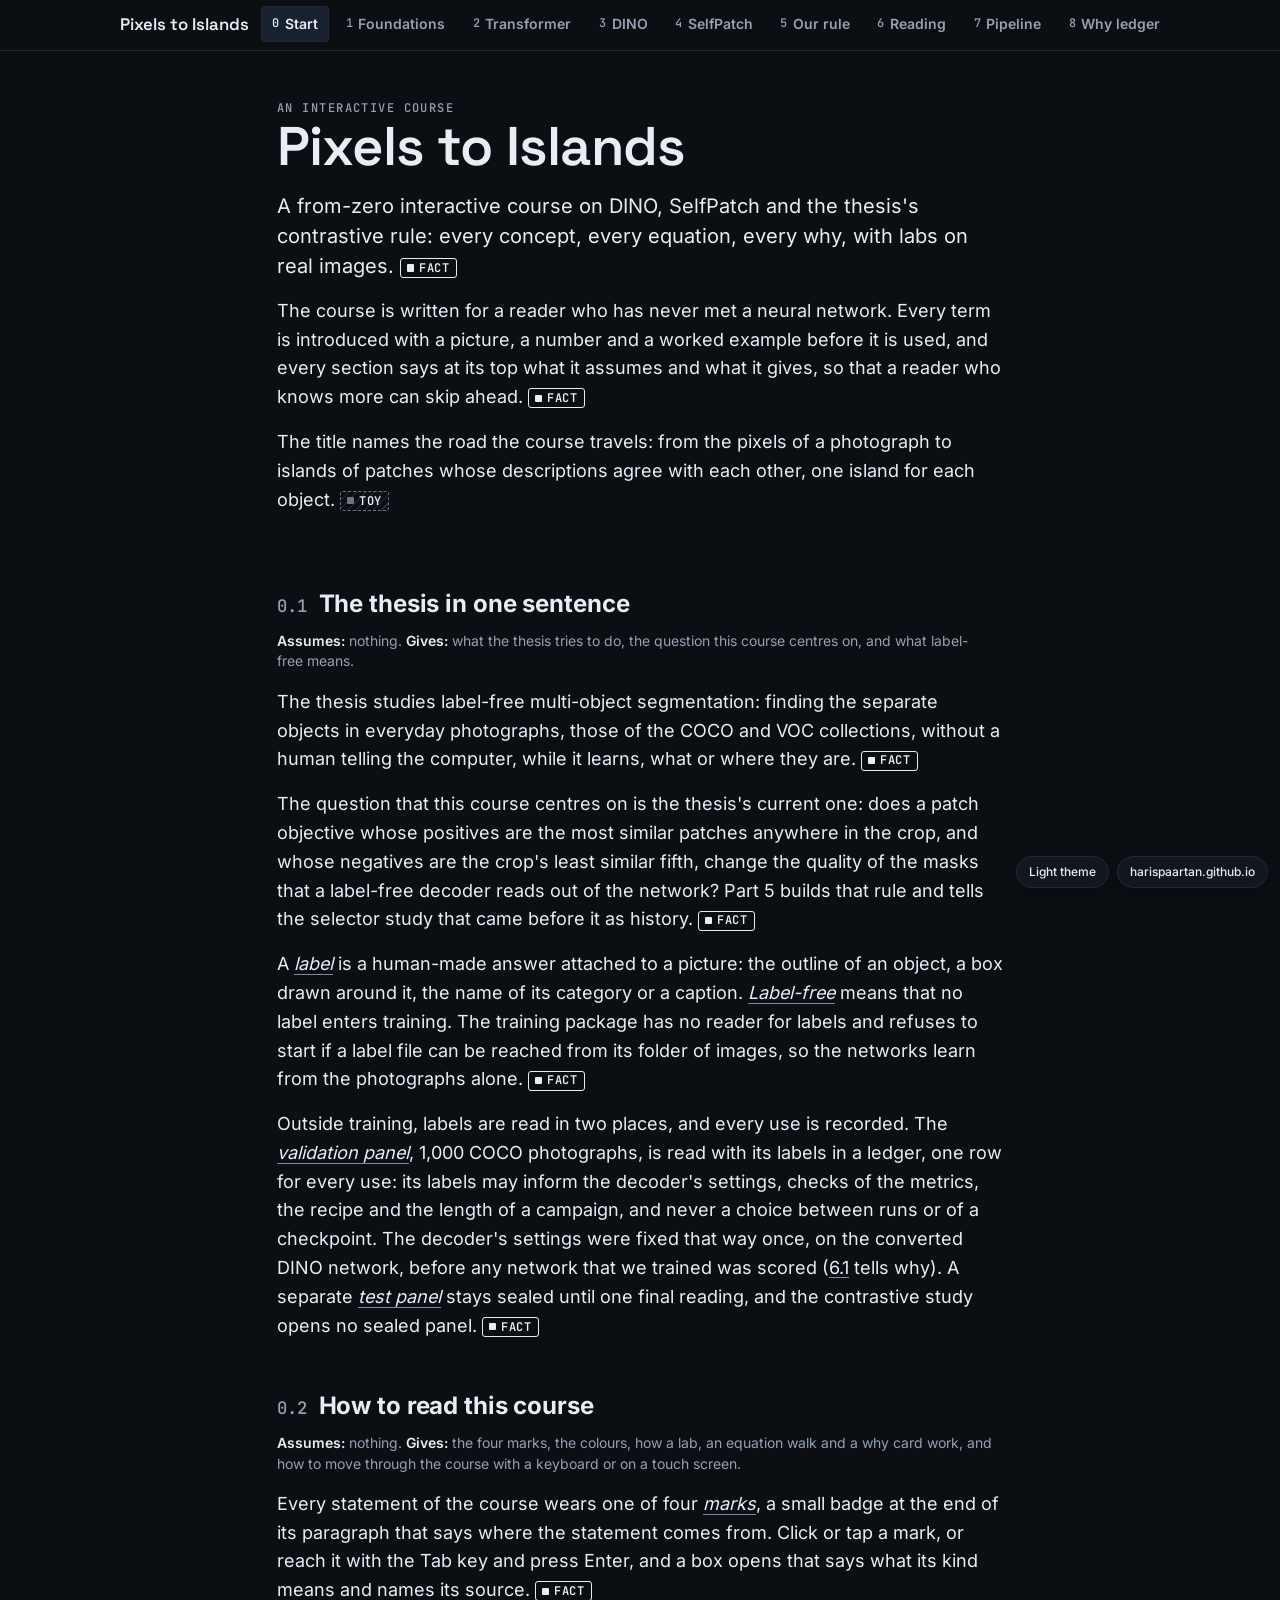
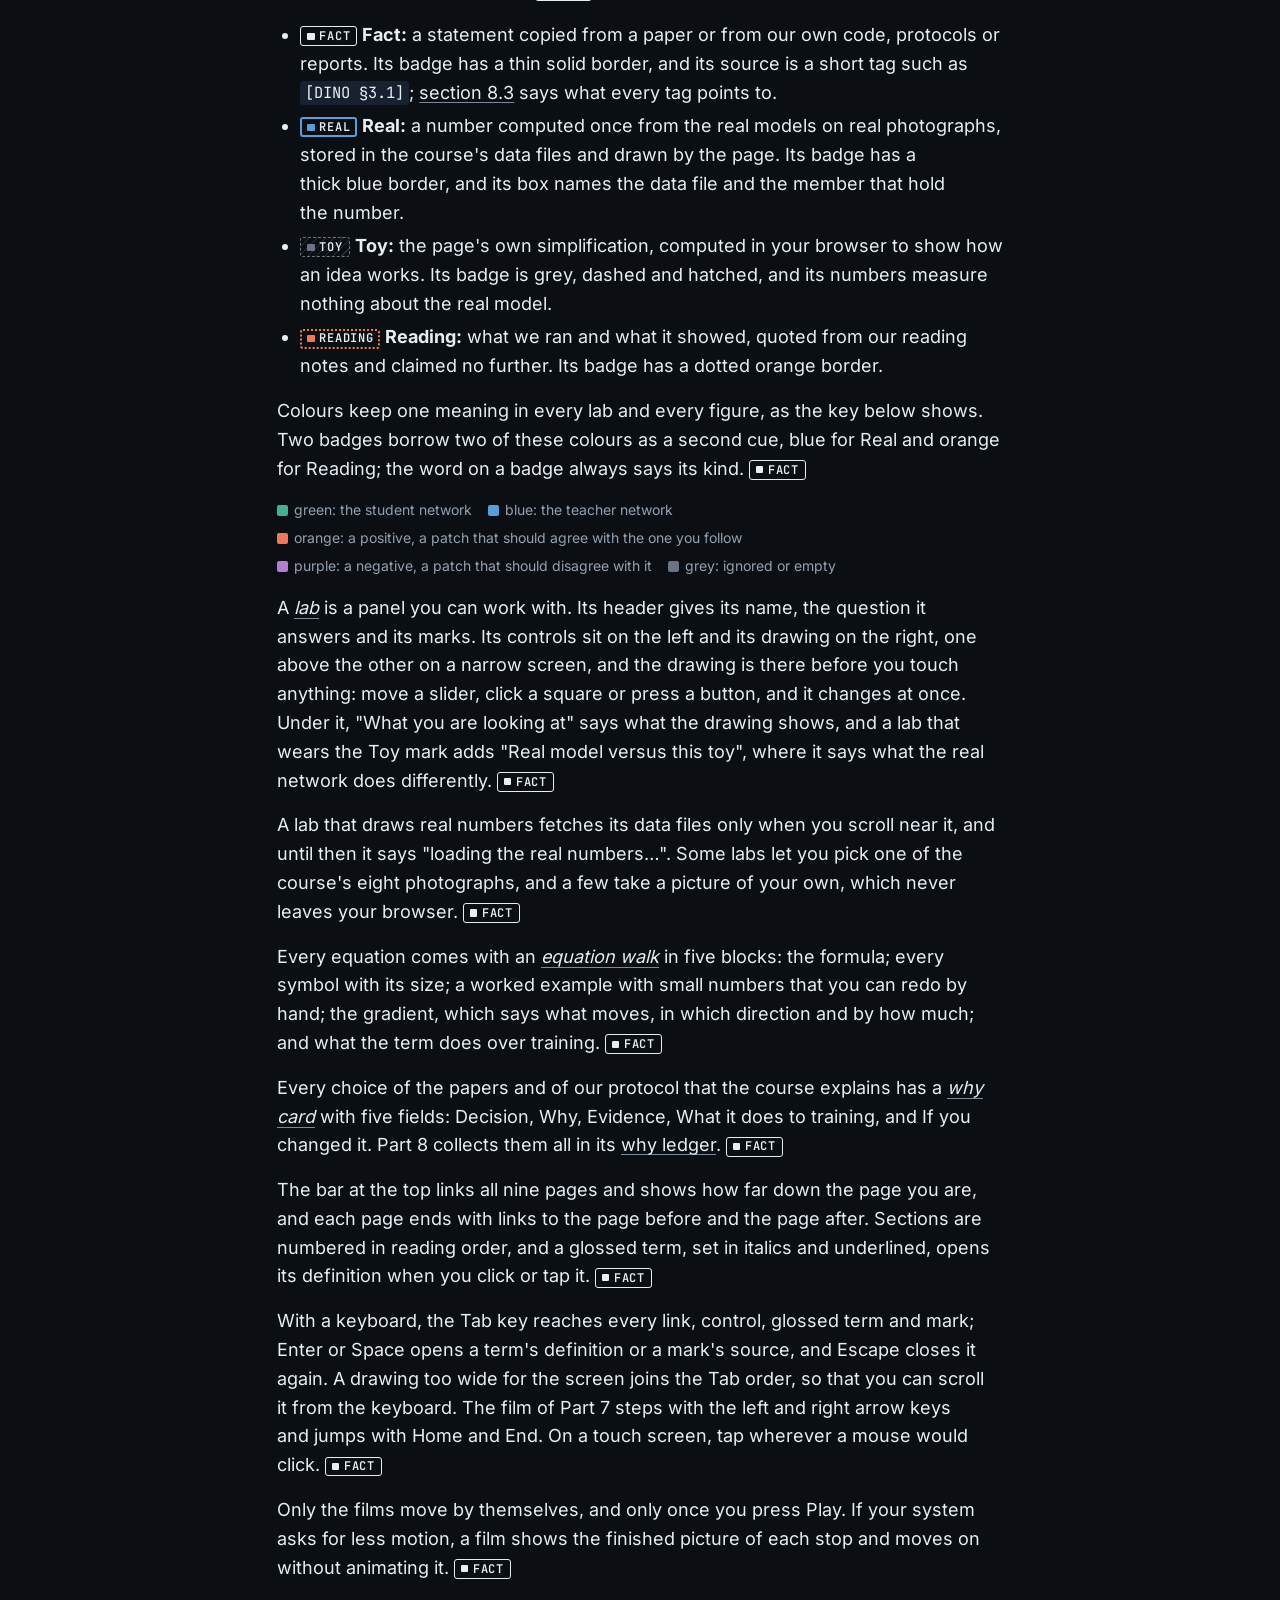
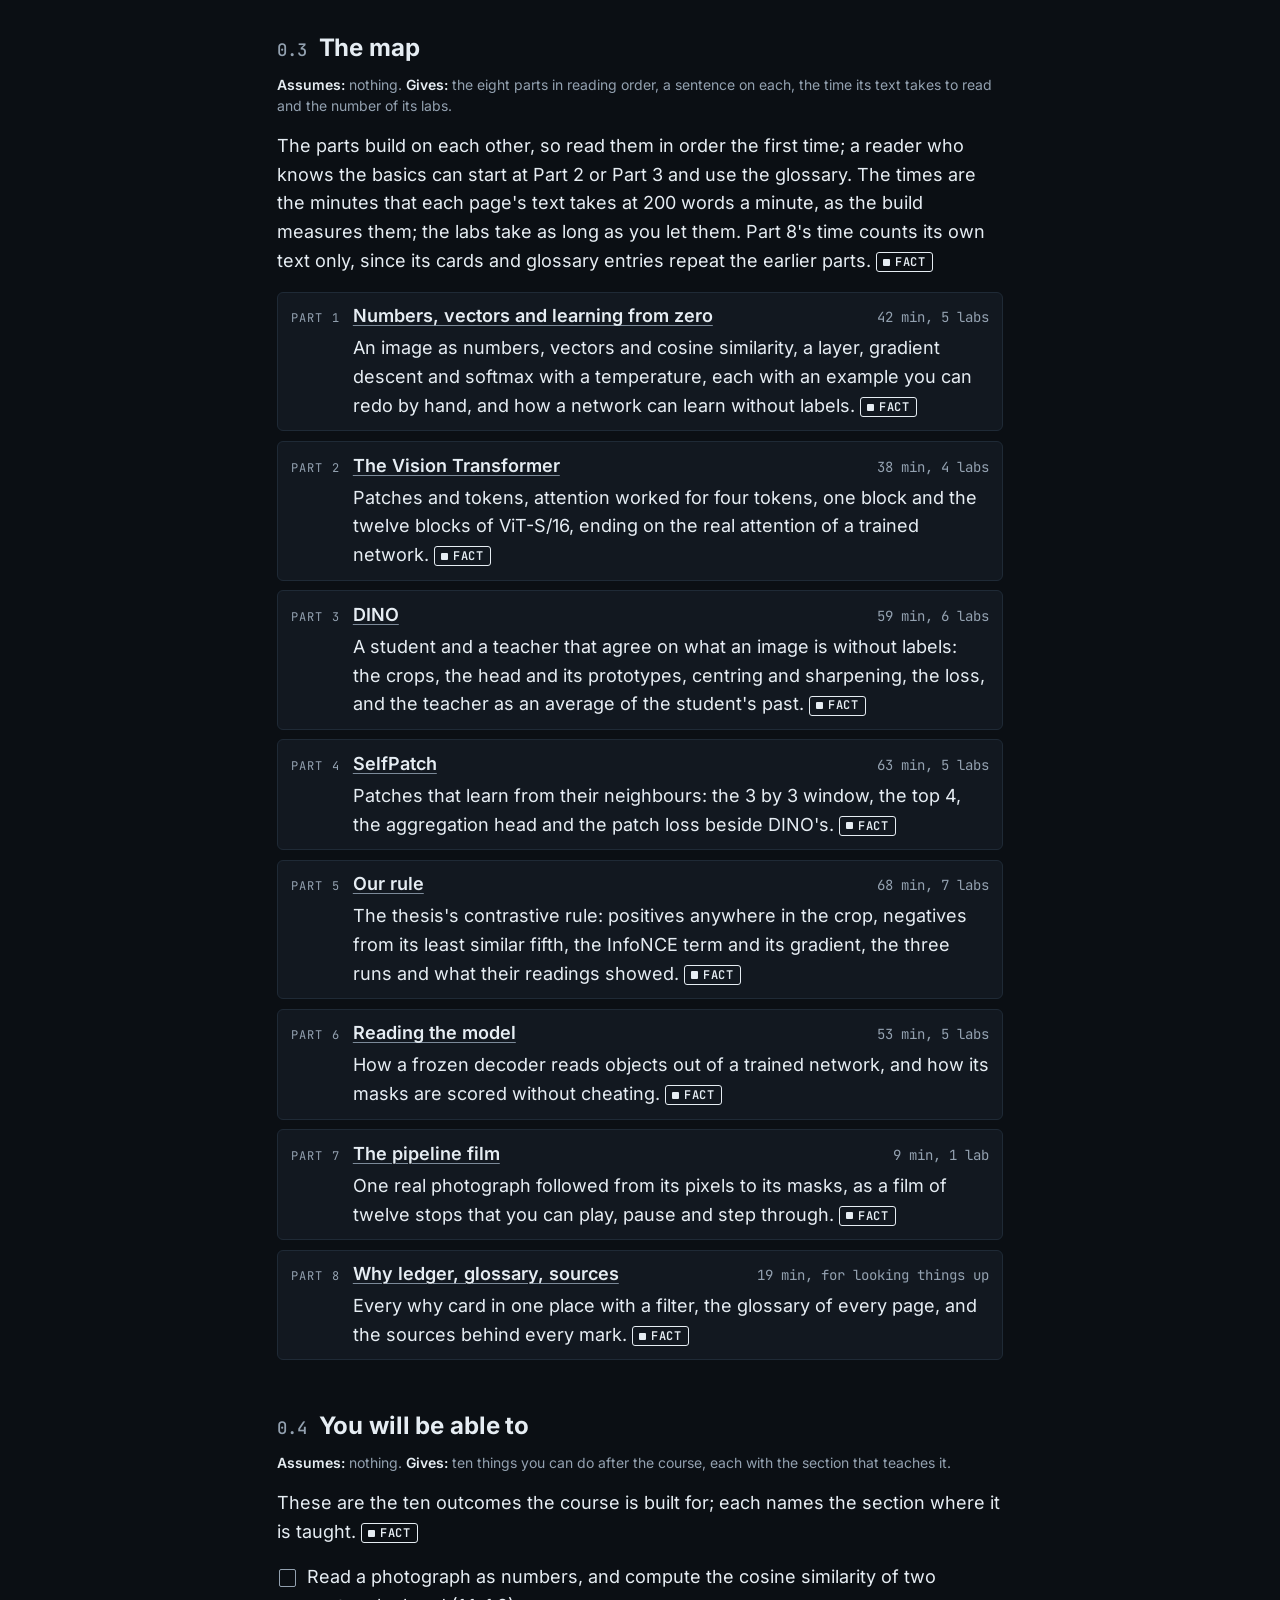
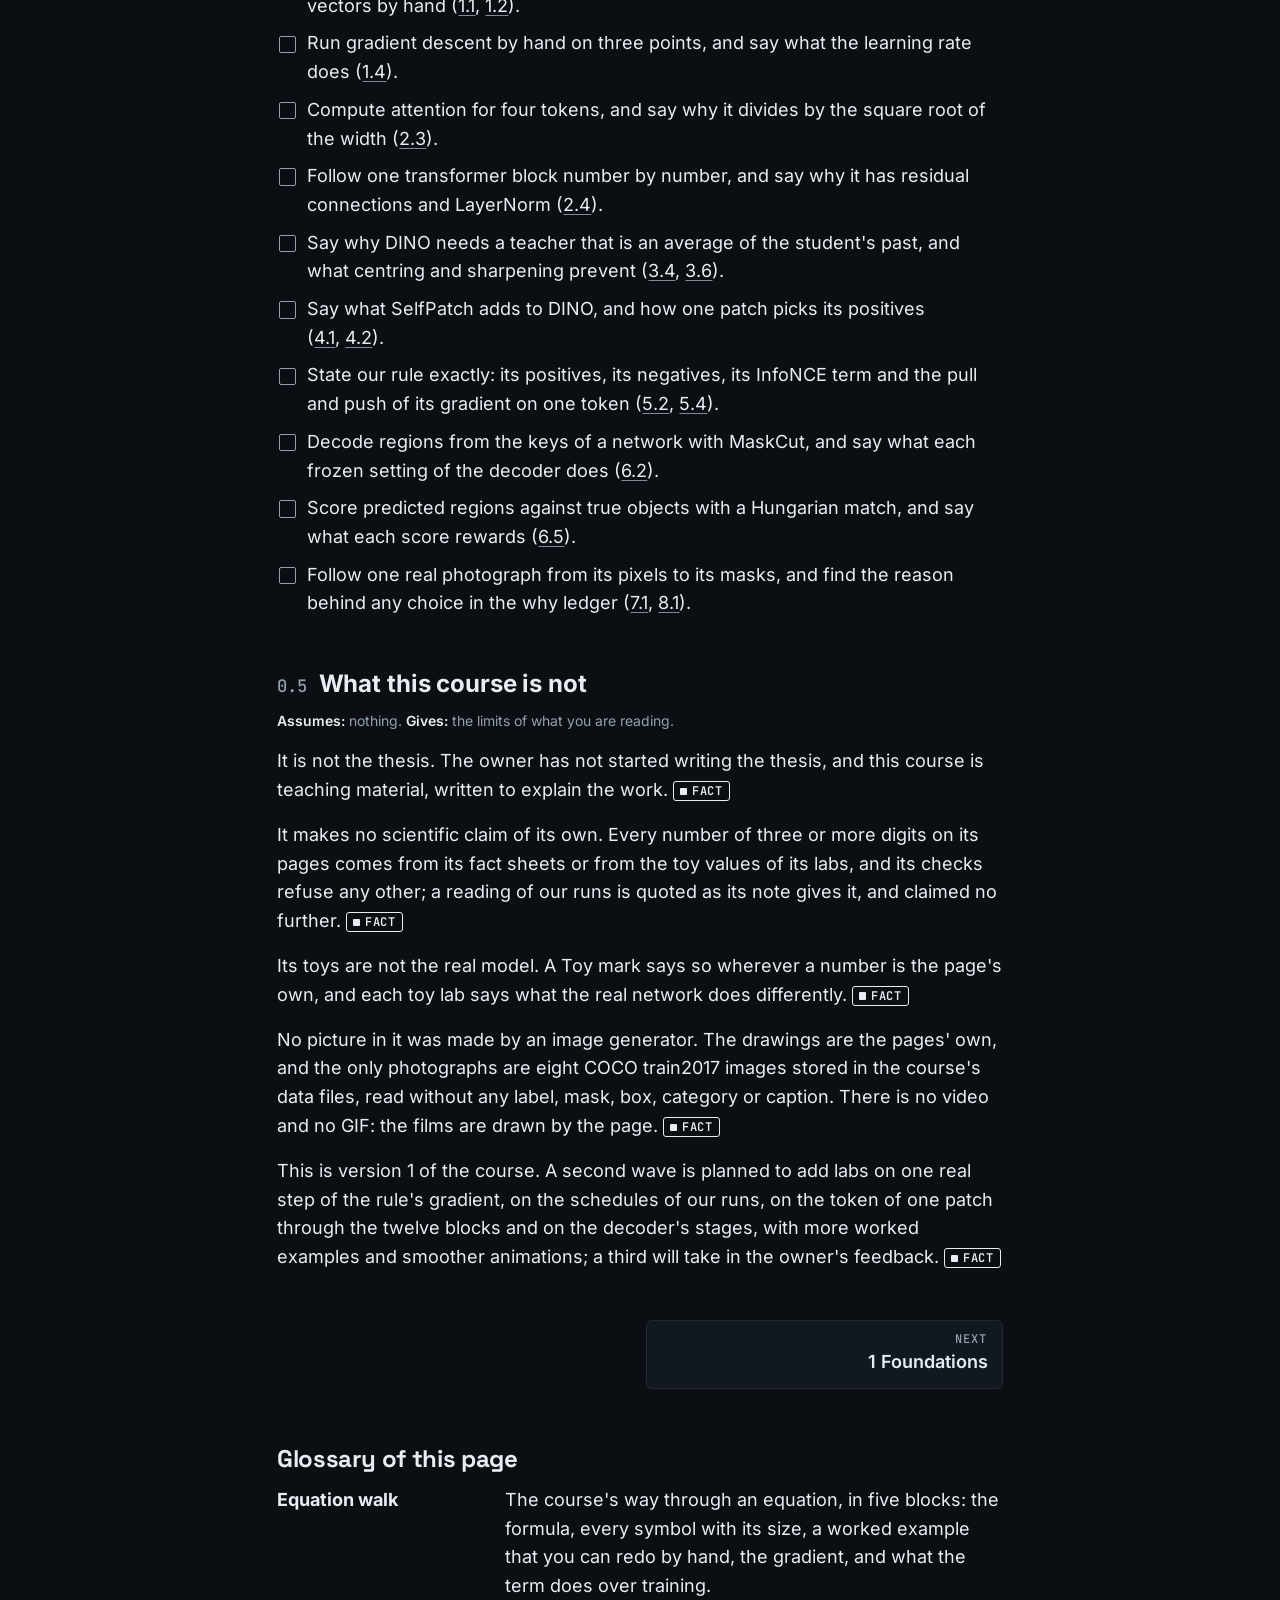
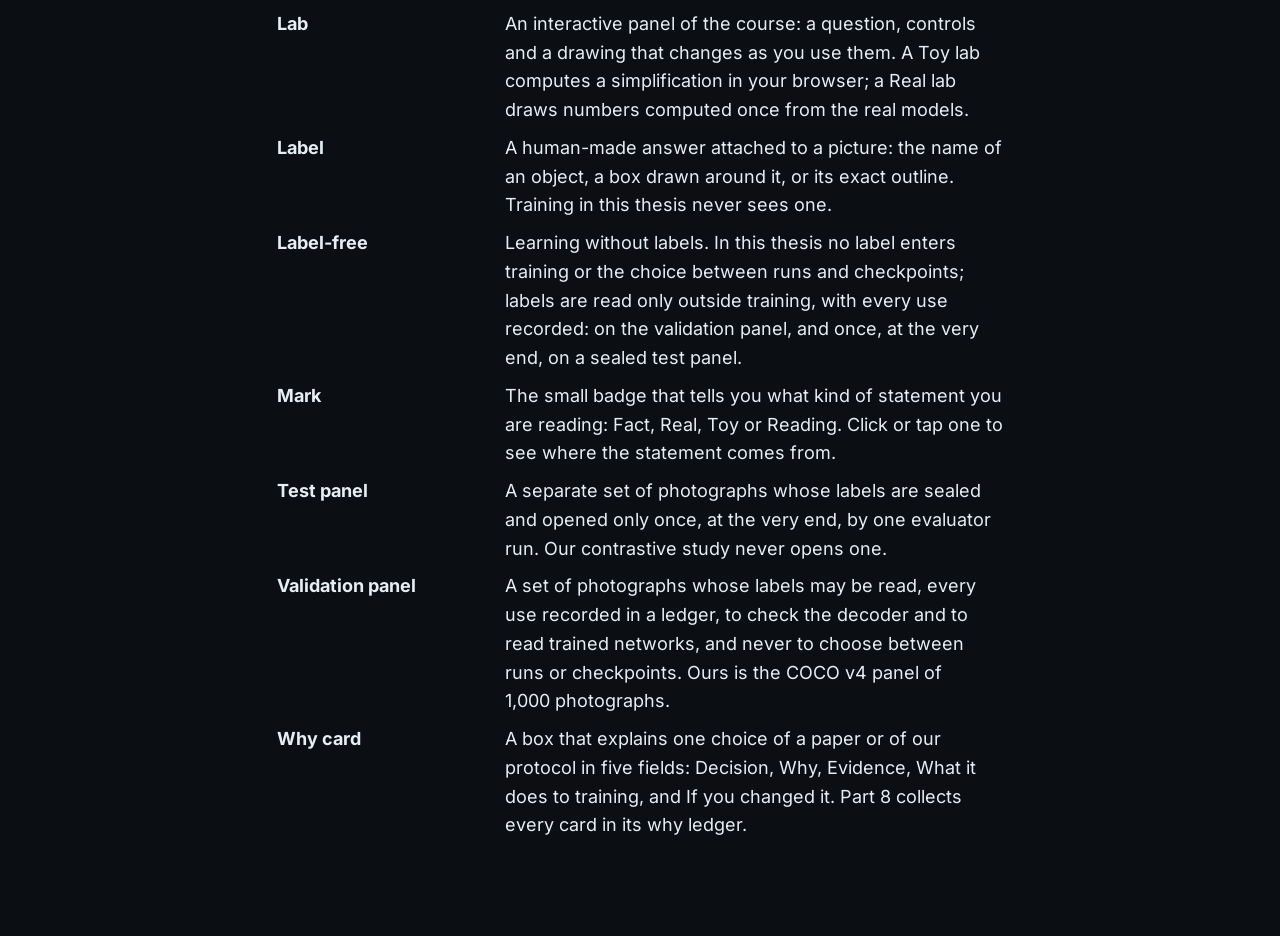
==== commit f1b08750: "Pixels to Islands: interactive course on DINO, SelfPatch and the thesis rule, portfolio skin Built p" ====
--- a/index.html
+++ b/index.html
@@ -1,66 +1,53 @@
 <!doctype html>
 <html lang="en">
 <head>
-  <meta charset="utf-8">
-  <meta name="viewport" content="width=device-width, initial-scale=1, viewport-fit=cover">
-  <title>Pixels to Islands · Harithas Harikaran</title>
-  <meta name="description" content="Pixels to Islands: a from-zero interactive course on DINO, SelfPatch and the contrastive patch-selection rule of Harithas Harikaran's master's thesis, with labs on real images.">
-  <link rel="canonical" href="https://harispaartan.github.io/pixels-to-islands/">
-  <meta name="theme-color" content="#0B0F14">
-  <meta property="og:type" content="website">
-  <meta property="og:title" content="Pixels to Islands · Harithas Harikaran">
-  <meta property="og:description" content="Pixels to Islands: a from-zero interactive course on DINO, SelfPatch and the contrastive patch-selection rule of Harithas Harikaran's master's thesis, with labs on real images.">
-  <meta property="og:url" content="https://harispaartan.github.io/pixels-to-islands/">
-  <meta property="og:image" content="https://harispaartan.github.io/pixels-to-islands/assets/og.png">
-  <meta property="og:image:width" content="1200">
-  <meta property="og:image:height" content="630">
-  <meta name="twitter:card" content="summary_large_image">
-  <link rel="icon" href="assets/favicon.svg" type="image/svg+xml">
-  <link rel="preload" href="assets/fonts/space-grotesk-latin-wght-normal.woff2" as="font" type="font/woff2" crossorigin>
-  <link rel="preload" href="assets/fonts/inter-latin-wght-normal.woff2" as="font" type="font/woff2" crossorigin>
-  <link rel="stylesheet" href="assets/css/site.css">
-  <link rel="stylesheet" href="assets/fonts.css">
-  <link rel="stylesheet" href="assets/styles.css">
-  <link rel="stylesheet" href="assets/bridge.css">
-  <script>document.documentElement.classList.add('js');try{if(localStorage.getItem('hh-theme')==='light')document.documentElement.setAttribute('data-theme','light')}catch(e){}</script>
-  <!-- Generated by tools/skin-explainer.py from the course build; the course content is edited in the build, not in this file. -->
+<meta charset="utf-8">
+<meta name="viewport" content="width=device-width, initial-scale=1">
+<meta name="description" content="Pixels to Islands: a from-zero interactive course on DINO, SelfPatch and the contrastive patch-selection rule of Harithas Harikaran's master's thesis, with labs on real images.">
+<title>Pixels to Islands</title>
+<style>
+:root{--c-paper:#EEF1F4;--c-ink:#14181D;--c-muted:#4C5661;--c-line:#C9D1DA;--c-sunken:#E2E7EC}
+@media (prefers-color-scheme:dark){:root:not([data-theme="light"]){--c-paper:#0F1418;--c-ink:#ECEFF3;--c-muted:#A6B0BB;--c-line:#2A343E;--c-sunken:#1C242B}}
+:root[data-theme="dark"]{--c-paper:#0F1418;--c-ink:#ECEFF3;--c-muted:#A6B0BB;--c-line:#2A343E;--c-sunken:#1C242B}
+body{margin:0;background:var(--c-paper);color:var(--c-ink)}
+.topbar{position:sticky;top:env(safe-area-inset-top,0px);z-index:50;background:var(--c-paper);border-bottom:1px solid var(--c-line)}
+.topbar-inner{box-sizing:border-box;max-width:1072px;margin:0 auto;padding:0 16px;min-height:3rem;display:flex;align-items:center;gap:.75rem}
+.topbar-title{font:600 1.05rem/1.2 Georgia,serif;color:var(--c-ink);text-decoration:none;white-space:nowrap}
+.topbar-parts{display:flex;gap:.3rem;margin:0 0 0 auto;padding:0;list-style:none;overflow-x:auto;min-width:0}
+.topbar-parts>li{flex:none;margin:0}
+.topbar-part{display:inline-flex;align-items:center;gap:.4em;min-height:2.25rem;padding:.35rem .65rem;font:600 .875rem/1.1 system-ui,sans-serif;color:var(--c-muted);text-decoration:none;white-space:nowrap;border-radius:4px}
+.topbar-part[aria-current]{color:var(--c-ink);background:var(--c-sunken)}
+.progress{height:2px}
+@media (max-width:1099.98px){.topbar-title{display:none}}
+@media (max-width:879.98px){.topbar-label{display:none}.topbar-part[aria-current] .topbar-label{display:inline}}
+@media (max-width:559.98px){.topbar-parts{flex:1 1 auto;margin-left:0}.topbar-parts>li{flex:1 1 0;min-width:0}.topbar-part{width:100%;justify-content:center;padding:.35rem .2rem}.topbar-part[aria-current] .topbar-label{display:none}}
+</style>
+<link rel="stylesheet" href="assets/fonts.css">
+<link rel="stylesheet" href="assets/styles.css">
+<link rel="stylesheet" href="assets/theme-portfolio.css">
+<link rel="icon" href="assets/favicon.svg" type="image/svg+xml">
+<script>try{if(localStorage.getItem('hh-theme')==='light')document.documentElement.setAttribute('data-theme','light')}catch(e){}</script>
+
+<!-- Generated by docs/research/explainer_v2_2026-10-13/build/assemble.py from the parts under src/; edit those, not this file. -->
 </head>
 <body>
-<a class="skip" href="#top">Skip to content</a>
-
-<header class="site-header topbar" id="topbar">
-  <nav class="wrap nav" aria-label="Main">
-    <a class="brand" href="https://harispaartan.github.io/"><span class="mark" aria-hidden="true">HH</span><span>Harithas Harikaran</span></a>
-    <a class="crumb" href="index.html">/ pixels-to-islands</a>
-    <button id="menu-toggle" class="icon-btn" type="button" aria-expanded="false" aria-controls="nav-links" aria-label="Open menu">
-      <svg viewBox="0 0 24 24" fill="none" stroke="currentColor" stroke-width="2" stroke-linecap="round" aria-hidden="true"><path d="M4 7h16M4 12h16M4 17h16"/></svg>
-    </button>
-    <ul id="nav-links" class="nav-links">
-      <li><a href="index.html" aria-current="page">0 start</a></li>
-      <li><a href="p1-foundations.html">1 foundations</a></li>
-      <li><a href="p2-vit.html">2 transformer</a></li>
-      <li><a href="p3-dino.html">3 dino</a></li>
-      <li><a href="p4-selfpatch.html">4 selfpatch</a></li>
-      <li><a href="p5-rule.html">5 our rule</a></li>
-      <li><a href="p6-reading.html">6 reading</a></li>
-      <li><a href="p7-pipeline.html">7 pipeline</a></li>
-      <li><a href="p8-ledger.html">8 why ledger</a></li>
+<nav class="topbar" id="topbar" aria-label="The pages of this course">
+  <div class="topbar-inner">
+    <a class="topbar-title" href="index.html">Pixels to Islands</a>
+    <ul class="topbar-parts">
+      <li><a class="topbar-part" href="index.html" aria-current="page" aria-label="Start" title="Start"><span class="topbar-num" aria-hidden="true">0</span><span class="topbar-label" aria-hidden="true">Start</span></a></li>
+      <li><a class="topbar-part" href="p1-foundations.html" aria-label="Part 1: Foundations" title="Part 1: Foundations"><span class="topbar-num" aria-hidden="true">1</span><span class="topbar-label" aria-hidden="true">Foundations</span></a></li>
+      <li><a class="topbar-part" href="p2-vit.html" aria-label="Part 2: Transformer" title="Part 2: Transformer"><span class="topbar-num" aria-hidden="true">2</span><span class="topbar-label" aria-hidden="true">Transformer</span></a></li>
+      <li><a class="topbar-part" href="p3-dino.html" aria-label="Part 3: DINO" title="Part 3: DINO"><span class="topbar-num" aria-hidden="true">3</span><span class="topbar-label" aria-hidden="true">DINO</span></a></li>
+      <li><a class="topbar-part" href="p4-selfpatch.html" aria-label="Part 4: SelfPatch" title="Part 4: SelfPatch"><span class="topbar-num" aria-hidden="true">4</span><span class="topbar-label" aria-hidden="true">SelfPatch</span></a></li>
+      <li><a class="topbar-part" href="p5-rule.html" aria-label="Part 5: Our rule" title="Part 5: Our rule"><span class="topbar-num" aria-hidden="true">5</span><span class="topbar-label" aria-hidden="true">Our rule</span></a></li>
+      <li><a class="topbar-part" href="p6-reading.html" aria-label="Part 6: Reading" title="Part 6: Reading"><span class="topbar-num" aria-hidden="true">6</span><span class="topbar-label" aria-hidden="true">Reading</span></a></li>
+      <li><a class="topbar-part" href="p7-pipeline.html" aria-label="Part 7: Pipeline" title="Part 7: Pipeline"><span class="topbar-num" aria-hidden="true">7</span><span class="topbar-label" aria-hidden="true">Pipeline</span></a></li>
+      <li><a class="topbar-part" href="p8-ledger.html" aria-label="Part 8: Why ledger" title="Part 8: Why ledger"><span class="topbar-num" aria-hidden="true">8</span><span class="topbar-label" aria-hidden="true">Why ledger</span></a></li>
     </ul>
-    <div class="nav-actions">
-      <button id="theme-toggle" class="icon-btn" type="button" aria-pressed="false" aria-label="Switch to light theme" title="Toggle theme">
-        <svg viewBox="0 0 24 24" fill="none" stroke="currentColor" stroke-width="2" stroke-linecap="round" stroke-linejoin="round" aria-hidden="true"><path d="M12 3v2M12 19v2M4.2 4.2l1.4 1.4M18.4 18.4l1.4 1.4M3 12h2M19 12h2M4.2 19.8l1.4-1.4M18.4 5.6l1.4-1.4"/><circle cx="12" cy="12" r="4"/></svg>
-      </button>
-      <a class="icon-btn" href="https://github.com/HARISPAARTAN/pixels-to-islands" aria-label="Source on GitHub" title="Source on GitHub">
-        <svg viewBox="0 0 24 24" fill="currentColor" aria-hidden="true"><path d="M12 .5A11.5 11.5 0 0 0 .5 12c0 5.08 3.29 9.39 7.86 10.91.58.1.79-.25.79-.56v-2c-3.2.7-3.87-1.37-3.87-1.37-.52-1.33-1.28-1.69-1.28-1.69-1.04-.71.08-.7.08-.7 1.15.08 1.76 1.19 1.76 1.19 1.03 1.76 2.69 1.25 3.35.96.1-.75.4-1.25.73-1.54-2.55-.29-5.24-1.28-5.24-5.69 0-1.26.45-2.29 1.19-3.09-.12-.29-.52-1.46.11-3.05 0 0 .97-.31 3.18 1.18a11 11 0 0 1 5.79 0c2.2-1.49 3.17-1.18 3.17-1.18.63 1.59.23 2.76.12 3.05.74.8 1.19 1.83 1.19 3.09 0 4.42-2.7 5.39-5.27 5.68.41.36.78 1.06.78 2.14v3.17c0 .31.21.67.8.56A11.5 11.5 0 0 0 23.5 12 11.5 11.5 0 0 0 12 .5z"/></svg>
-      </a>
-      <a class="icon-btn" href="https://www.linkedin.com/in/harikaran-harithas" aria-label="LinkedIn profile" title="LinkedIn">
-        <svg viewBox="0 0 24 24" fill="currentColor" aria-hidden="true"><path d="M20.45 20.45h-3.55v-5.57c0-1.33-.03-3.04-1.85-3.04-1.85 0-2.14 1.45-2.14 2.94v5.67H9.36V9h3.41v1.56h.05c.47-.9 1.63-1.85 3.36-1.85 3.6 0 4.27 2.37 4.27 5.45v6.29zM5.34 7.43a2.06 2.06 0 1 1 0-4.12 2.06 2.06 0 0 1 0 4.12zM7.12 20.45H3.56V9h3.56v11.45zM22.22 0H1.77C.79 0 0 .77 0 1.73v20.54C0 23.23.79 24 1.77 24h20.45c.98 0 1.78-.77 1.78-1.73V1.73C24 .77 23.2 0 22.22 0z"/></svg>
-      </a>
-    </div>
-  </nav>
+  </div>
   <div class="progress" aria-hidden="true"><span class="progress-bar"></span></div>
-</header>
-
+</nav>
 <main class="page p0" id="top" data-page="index">
 <!-- Part 0 of "Pixels to Islands" (index.html, the start page), written by Task 12 of the build plan
      docs/superpowers/plans/2026-10-13-explainer-v2-build.md from spec section 4 (Part 0) and section 3. The host wraps
@@ -70,17 +57,11 @@
      are those of spec section 7 (EXPECTED_LABS in tests/check_page.py). Every number of three or more digits comes
      from facts/course_facts.json, facts/bundle_facts.json or src/labs_defaults.json. -->
 <header class="prologue" id="prologue">
-  <p class="eyebrow">// research · master's thesis explainer</p>
+  <p class="eyebrow">An interactive course</p>
   <h1 class="page-title">Pixels to Islands</h1>
-  <p class="lede lead">A from-zero interactive course on DINO, SelfPatch and the thesis's contrastive rule: every concept, every equation, every why, with labs on real images. <span class="mark mark-fact" data-source="[spec 2026-10-13 §2]">Fact</span></p>
+  <p class="lede">A from-zero interactive course on DINO, SelfPatch and the thesis's contrastive rule: every concept, every equation, every why, with labs on real images. <span class="mark mark-fact" data-source="[spec 2026-10-13 §2]">Fact</span></p>
   <p>The course is written for a reader who has never met a neural network. Every term is introduced with a picture, a number and a worked example before it is used, and every section says at its top what it assumes and what it gives, so that a reader who knows more can skip ahead. <span class="mark mark-fact" data-source="[spec 2026-10-13 §3]">Fact</span></p>
   <p>The title names the road the course travels: from the pixels of a photograph to islands of patches whose descriptions agree with each other, one island for each object. <span class="mark mark-toy">Toy</span></p>
-  <div class="actions">
-    <a class="btn primary" href="p1-foundations.html">Start with part 1</a>
-    <a class="btn" href="https://harispaartan.github.io/#research">Back to the portfolio</a>
-    <a class="btn" href="https://github.com/HARISPAARTAN/pixels-to-islands">Source</a>
-  </div>
-  <p class="facts"><span>9 parts</span><span>33 labs</span><span>about 351 min of reading</span></p>
 </header>
 
 <section class="sec" id="s0-1">
@@ -208,15 +189,12 @@
   </dl>
 </section>
 </main>
-
-<footer class="wrap site-footer">
-  <span>© <span id="year">2026</span> Harithas Harikaran</span>
-  <span>Hand-written HTML, CSS and JavaScript, no trackers, no cookies. <a href="https://github.com/HARISPAARTAN/pixels-to-islands">Source</a> · MIT</span>
-</footer>
 <script src="assets/core.js"></script>
 <script src="assets/scenes.js"></script>
 <script src="assets/toy_vit.js"></script>
 <script src="assets/boot.js"></script>
-<script src="assets/js/site.js" defer></script>
+
+<div class="pf-bar"><button type="button" id="pf-theme" aria-pressed="false">Light theme</button><a href="https://harispaartan.github.io/#research" title="Back to the portfolio">harispaartan.github.io</a></div>
+<script>(function(){var b=document.getElementById('pf-theme');if(!b)return;var r=document.documentElement;function sync(){var l=r.getAttribute('data-theme')==='light';b.textContent=l?'Dark theme':'Light theme';b.setAttribute('aria-pressed',l?'true':'false');}b.addEventListener('click',function(){var l=r.getAttribute('data-theme')==='light';if(l)r.removeAttribute('data-theme');else r.setAttribute('data-theme','light');try{localStorage.setItem('hh-theme',l?'dark':'light')}catch(e){}sync();});sync();})();</script>
 </body>
 </html>
--- a/assets/fonts.css
+++ b/assets/fonts.css
@@ -0,0 +1,4 @@
+/* Self-hosted fonts (SIL Open Font License), replacing the Google Fonts request of the original build. */
+@font-face { font-family: "Inter"; font-style: normal; font-weight: 100 900; font-display: swap; src: url("fonts/inter-latin-wght-normal.woff2") format("woff2"); }
+@font-face { font-family: "Space Grotesk"; font-style: normal; font-weight: 300 700; font-display: swap; src: url("fonts/space-grotesk-latin-wght-normal.woff2") format("woff2"); }
+@font-face { font-family: "JetBrains Mono"; font-style: normal; font-weight: 100 800; font-display: swap; src: url("fonts/jetbrains-mono-latin-wght-normal.woff2") format("woff2"); }
--- a/assets/styles.css
+++ b/assets/styles.css
@@ -0,0 +1,2628 @@
+/* ==========================================================================
+   Pixels to Islands: the whole stylesheet, shared by the nine pages.
+
+   Ported from docs/research/explainer_2026-09-28/src/styles.css. Its tokens and both
+   theme blocks are kept exactly (spec section 11).
+
+   Order: 1 tokens (light on bare :root, then the two dark blocks), 2 base and
+   typography, 3 page frame (wrapper, top bar of nine links, progress line), 4 prose
+   (parts, sections, lists, figures, tables, code), 5 statement kinds (fact / toy / plan,
+   kept for the lab runtime) and the glossary popover, 6 lab panels and their controls,
+   7 image chooser and lab errors, 8 utilities, 9 reduced motion and forced colours,
+   10 the course's own components (marks, why cards, equation walks, scenes, page
+   furniture), 11 the ported labs' styles (Lab M and Lab N).
+
+   Every colour comes from a token. Canvases read the same tokens through
+   Core.theme(), so the page and the drawings change theme together.
+   Role colours carry one meaning everywhere: green student, blue teacher,
+   orange positive, purple negative, grey ignored. The four marks (section 10)
+   use role colours as a second cue only: the line style and the word tell them
+   apart without colour. Page chrome (buttons, focus, links) uses only the
+   neutral tokens.
+   See README.md (next to design.md) for the class names authors use.
+   ========================================================================== */
+
+/* 1. Tokens ---------------------------------------------------------------- */
+
+:root {
+  color-scheme: light;
+
+  /* ground and text */
+  --paper: #EEF1F4;
+  --ink: #14181D;
+  --muted: #4C5661;
+  --line: #C9D1DA;
+
+  /* roles: the same meaning in every lab */
+  --student: #2A7F62;
+  --teacher: #1F6FB2;
+  --positive: #E4572E;
+  --negative: #7A3E9D;
+  --ignored: #9AA5B1;
+
+  /* derived neutrals: chrome only, never data */
+  --surface: #F8FAFB;
+  --sunken: #E2E7EC;
+  --control: #7D8995;
+  --hatch: #C9D1DA;
+  --focus: #14181D;
+  --on-role: #FFFFFF;
+  --on-ink: #EEF1F4;
+
+  /* type */
+  --font-display: "Fraunces", "Iowan Old Style", "Palatino Linotype", Palatino, "Book Antiqua", Georgia, serif;
+  --font-body: "Source Sans 3", "Source Sans Pro", -apple-system, BlinkMacSystemFont, "Segoe UI", Roboto, "Helvetica Neue", Arial, sans-serif;
+  --font-mono: "JetBrains Mono", ui-monospace, "SFMono-Regular", "Cascadia Mono", "Segoe UI Mono", Menlo, Consolas, "Liberation Mono", monospace;
+
+  --step--2: 0.75rem;
+  --step--1: 0.875rem;
+  --step-0: clamp(1.0625rem, 1rem + 0.25vw, 1.125rem);
+  --step-1: 1.25rem;
+  --step-2: 1.5rem;
+  --step-3: clamp(1.85rem, 1.45rem + 1.9vw, 2.6rem);
+  --step-4: clamp(2.2rem, 1.6rem + 2.8vw, 3.4rem);
+
+  /* layout */
+  --measure: 66ch;
+  --wide: 1040px;
+  --strip: 280px;
+  --gutter: 16px;
+  --topbar-h: 3.25rem; /* boot.js replaces this with the measured height */
+  --radius: 6px;
+}
+
+@media (prefers-color-scheme: dark) {
+  :root:not([data-theme="light"]) {
+    color-scheme: dark;
+    --paper: #0F1418;
+    --ink: #ECEFF3;
+    --muted: #A6B0BB;
+    --line: #2A343E;
+    --student: #43B18D;
+    --teacher: #579FDB;
+    --positive: #F17855;
+    --negative: #B47DD4;
+    --ignored: #6A7581;
+    --surface: #141A1F;
+    --sunken: #1C242B;
+    --control: #6F7B87;
+    --hatch: #2F3A45;
+    --focus: #ECEFF3;
+    --on-role: #0F1418;
+    --on-ink: #0F1418;
+  }
+}
+
+:root[data-theme="dark"] {
+  color-scheme: dark;
+  --paper: #0F1418;
+  --ink: #ECEFF3;
+  --muted: #A6B0BB;
+  --line: #2A343E;
+  --student: #43B18D;
+  --teacher: #579FDB;
+  --positive: #F17855;
+  --negative: #B47DD4;
+  --ignored: #6A7581;
+  --surface: #141A1F;
+  --sunken: #1C242B;
+  --control: #6F7B87;
+  --hatch: #2F3A45;
+  --focus: #ECEFF3;
+  --on-role: #0F1418;
+  --on-ink: #0F1418;
+}
+
+/* 2. Base and typography --------------------------------------------------- */
+
+html {
+  -webkit-text-size-adjust: 100%;
+  text-size-adjust: 100%;
+  /* anchor jumps land below the sticky top bar */
+  scroll-padding-top: calc(var(--topbar-h) + env(safe-area-inset-top, 0px) + 12px);
+}
+
+@media (prefers-reduced-motion: no-preference) {
+  html { scroll-behavior: smooth; }
+}
+
+body {
+  margin: 0;
+  background: var(--paper);
+  color: var(--ink);
+  font-family: var(--font-body);
+  font-size: var(--step-0);
+  line-height: 1.6;
+  font-kerning: normal;
+  overflow-wrap: break-word;
+}
+
+::selection {
+  background: color-mix(in srgb, var(--ink) 18%, transparent);
+}
+
+:where(h1, h2, h3, h4, h5, h6) {
+  margin: 0;
+  line-height: 1.2;
+  text-wrap: balance;
+  color: var(--ink);
+}
+
+:where(p, li, dd, figcaption) { text-wrap: pretty; }
+
+:where(.page) h1 {
+  font-family: var(--font-display);
+  font-optical-sizing: auto;
+  font-weight: 600;
+  letter-spacing: -0.012em;
+  font-size: var(--step-3);
+  line-height: 1.08;
+}
+
+:where(.page) h2 {
+  font-family: var(--font-body);
+  font-weight: 700;
+  font-size: var(--step-2);
+  letter-spacing: -0.005em;
+  margin-block: 2.75rem 0.75rem;
+}
+
+:where(.page) h3 {
+  font-family: var(--font-body);
+  font-weight: 700;
+  font-size: var(--step-1);
+  margin-block: 2rem 0.6rem;
+}
+
+:where(.page) h4 {
+  font-family: var(--font-body);
+  font-weight: 700;
+  font-size: var(--step-0);
+  margin-block: 1.5rem 0.4rem;
+}
+
+a {
+  color: var(--ink);
+  text-decoration-line: underline;
+  text-decoration-thickness: 1px;
+  text-decoration-color: var(--control);
+  text-underline-offset: 0.18em;
+}
+
+a:hover { text-decoration-color: var(--ink); }
+
+:where(a, button, input, select, textarea, summary, canvas, svg, [tabindex], dfn[data-term]):focus-visible {
+  outline: 2px solid var(--focus);
+  outline-offset: 2px;
+}
+
+/* headings and scroll boxes that boot.js focuses for screen readers */
+[data-boot-focus]:focus:not(:focus-visible),
+[data-boot-scroll]:focus:not(:focus-visible) {
+  outline: none;
+}
+
+strong, b { font-weight: 700; }
+
+:where(.page) :where(p, ul, ol, dl, blockquote, pre, table, details, .scroll-x, .eq, .stmt) {
+  margin-block: 0 1rem;
+}
+
+:where(.page) :is(ul, ol) { padding-inline-start: 1.3em; }
+:where(.page) li + li { margin-block-start: 0.3rem; }
+:where(.page) li > :is(ul, ol) { margin-block: 0.3rem 0; }
+
+hr {
+  border: 0;
+  border-top: 1px solid var(--line);
+  margin-block: 2.5rem;
+}
+
+blockquote {
+  margin-inline: 0;
+  padding-inline-start: 1rem;
+  border-inline-start: 2px solid var(--line);
+  color: var(--muted);
+}
+
+:where(code, kbd, samp) {
+  font-family: var(--font-mono);
+  font-size: 0.86em;
+  font-variant-numeric: tabular-nums;
+  background: var(--sunken);
+  border-radius: 3px;
+  padding: 0.08em 0.32em;
+  overflow-wrap: anywhere;
+}
+
+kbd {
+  background: var(--surface);
+  border: 1px solid var(--control);
+  border-bottom-width: 2px;
+}
+
+pre {
+  font-family: var(--font-mono);
+  font-size: var(--step--1);
+  line-height: 1.5;
+  background: var(--sunken);
+  border-radius: 4px;
+  padding: 0.8rem 1rem;
+  overflow-x: auto;
+  max-width: 100%;
+}
+
+pre code {
+  background: none;
+  padding: 0;
+  font-size: inherit;
+  overflow-wrap: normal;
+}
+
+var { font-style: italic; }
+
+img, video { max-width: 100%; height: auto; }
+
+/* 3. Page frame ------------------------------------------------------------ */
+
+/* The one wrapper that owns the 16 px side gutter. It is also the size
+   container that lets a lab panel break out of the reading column. The
+   horizontal clip is a safety net: a stray wide element can never make the
+   page itself scroll sideways (stages and .scroll-x boxes scroll inside). */
+.page {
+  box-sizing: border-box;
+  padding-inline: var(--gutter);
+  padding-block: 2rem 5rem;
+  container-type: inline-size;
+  overflow-x: clip;
+}
+
+/* the reading column: every direct child of the wrapper except a lab
+   (and a top bar, if one was written inside the wrapper) */
+:where(.page) > :not(.lab, .topbar) {
+  max-width: var(--measure);
+  margin-inline: auto;
+}
+
+/* sticky top bar: the nine pages as links, and a thin progress line for the page being read */
+.topbar {
+  position: sticky;
+  top: env(safe-area-inset-top, 0px);
+  z-index: 50;
+  background: var(--paper);
+  border-bottom: 1px solid var(--line);
+}
+
+.topbar-inner {
+  box-sizing: border-box;
+  max-width: calc(var(--wide) + 2 * var(--gutter));
+  margin-inline: auto;
+  padding-inline: var(--gutter);
+  min-height: 3rem;
+  display: flex;
+  align-items: center;
+  gap: 0.75rem;
+}
+
+.topbar-title {
+  flex: 0 0 auto;
+  font-family: var(--font-display);
+  font-optical-sizing: auto;
+  font-weight: 600;
+  font-size: 1.05rem;
+  line-height: 1.2;
+  color: var(--ink);
+  text-decoration: none;
+  white-space: nowrap;
+}
+
+/* The links stand at the end of the bar. If they ever do not fit, they scroll inside the bar and the page does not. */
+.topbar-parts {
+  display: flex;
+  gap: 0.3rem;
+  flex: 0 1 auto;
+  min-width: 0;
+  margin: 0 0 0 auto;
+  padding: 0;
+  list-style: none;
+  overflow-x: auto;
+  scrollbar-width: none;
+}
+
+.topbar-parts::-webkit-scrollbar { display: none; }
+.topbar-parts > li { flex: none; margin: 0; }
+
+.topbar-part {
+  display: inline-flex;
+  align-items: center;
+  justify-content: center;
+  gap: 0.4em;
+  box-sizing: border-box;
+  min-height: 2.25rem;
+  padding: 0.35rem 0.65rem;
+  font: 600 var(--step--1)/1.1 var(--font-body);
+  color: var(--muted);
+  background: transparent;
+  border: 1px solid transparent;
+  border-radius: 4px;
+  white-space: nowrap;
+  text-decoration: none;
+  cursor: pointer;
+}
+
+.topbar-part:hover {
+  color: var(--ink);
+  background: var(--sunken);
+}
+
+.topbar-part[aria-current]:not([aria-current="false"]) {
+  color: var(--ink);
+  background: var(--sunken);
+  border-color: var(--line);
+}
+
+.topbar-num {
+  font-family: var(--font-mono);
+  font-size: 0.85em;
+  font-weight: 500;
+}
+
+.progress {
+  height: 2px;
+  overflow: hidden;
+}
+
+.progress-bar {
+  display: block;
+  width: 100%;
+  height: 100%;
+  background: var(--ink);
+  transform: scaleX(0);
+  transform-origin: 0 50%;
+}
+
+/* From 1100 px the title and every label fit. Below that the title goes; below 880 px only the page being read shows
+   its label; below 560 px the links are the nine numbers, shared out evenly (each keeps its aria-label). */
+@media (max-width: 1099.98px) {
+  .topbar-title { display: none; }
+}
+
+@media (max-width: 879.98px) {
+  .topbar-part .topbar-label { display: none; }
+  .topbar-part[aria-current]:not([aria-current="false"]) .topbar-label { display: inline; }
+}
+
+@media (max-width: 559.98px) {
+  .topbar-parts {
+    flex: 1 1 auto;
+    margin-inline-start: 0;
+  }
+  .topbar-parts > li { flex: 1 1 0; min-width: 0; }
+  .topbar-part {
+    width: 100%;
+    padding-inline: 0.2rem;
+  }
+  .topbar-part[aria-current]:not([aria-current="false"]) .topbar-label { display: none; }
+}
+
+/* 4. Prose ----------------------------------------------------------------- */
+
+.prologue { padding-block: 1rem 0.5rem; }
+
+.page-title {
+  font-family: var(--font-display);
+  font-optical-sizing: auto;
+  font-weight: 600;
+  font-size: var(--step-4);
+  line-height: 1.04;
+  letter-spacing: -0.015em;
+  margin-block: 0 1rem;
+}
+
+.lede {
+  font-size: var(--step-1);
+  line-height: 1.5;
+}
+
+.eyebrow,
+.part-kicker,
+.lab-kicker {
+  margin: 0;
+  font-family: var(--font-mono);
+  font-size: var(--step--2);
+  font-weight: 500;
+  letter-spacing: 0.12em;
+  text-transform: uppercase;
+  color: var(--muted);
+}
+
+.part {
+  margin-block-start: 4.5rem;
+  padding-block-start: 2.5rem;
+  border-top: 1px solid var(--line);
+}
+
+.part-head,
+:where(.part) > header {
+  display: grid;
+  gap: 0.35rem;
+  margin-block-end: 1.75rem;
+}
+
+.part-title,
+:where(.part-head, .part > header) :is(h1, h2) {
+  font-family: var(--font-display);
+  font-optical-sizing: auto;
+  font-weight: 600;
+  font-size: var(--step-3);
+  line-height: 1.08;
+  letter-spacing: -0.012em;
+  margin: 0;
+}
+
+.part-intro {
+  font-size: var(--step-1);
+  line-height: 1.5;
+}
+
+.sec { margin-block-start: 3.25rem; }
+:where(.part-head, .part > header) + .sec { margin-block-start: 2rem; }
+
+.sec-title,
+:where(.sec) > :is(h2, h3):first-child {
+  font-family: var(--font-body);
+  font-weight: 700;
+  font-size: var(--step-2);
+  line-height: 1.2;
+  letter-spacing: -0.005em;
+  margin-block: 0 0.75rem;
+}
+
+.sec-num {
+  font-family: var(--font-mono);
+  font-size: 0.72em;
+  font-weight: 500;
+  font-variant-numeric: tabular-nums;
+  color: var(--muted);
+  margin-inline-end: 0.6ch;
+}
+
+/* the outcomes list: an empty square per outcome, no numbering */
+.outcomes {
+  list-style: none;
+  padding-inline-start: 0;
+  display: grid;
+  gap: 0.55rem;
+}
+
+.outcomes > li {
+  position: relative;
+  margin: 0;
+  padding-inline-start: 1.9rem;
+}
+
+.outcomes > li::before {
+  content: "";
+  position: absolute;
+  inset-inline-start: 0.1rem;
+  top: 0.35em;
+  width: 0.85em;
+  height: 0.85em;
+  border: 1.5px solid var(--muted);
+  border-radius: 2px;
+}
+
+.note {
+  font-size: var(--step--1);
+  line-height: 1.5;
+  color: var(--muted);
+  border-inline-start: 1px solid var(--line);
+  padding-inline-start: 0.9rem;
+}
+
+.eq {
+  display: block;
+  font-family: var(--font-mono);
+  font-size: var(--step--1);
+  font-variant-numeric: tabular-nums;
+  line-height: 1.6;
+  background: var(--sunken);
+  border-radius: 4px;
+  padding: 0.6rem 0.9rem;
+  overflow-x: auto;
+  white-space: nowrap;
+}
+
+details > summary {
+  cursor: pointer;
+  font-weight: 600;
+}
+
+/* a closed note for implementers inside the copy: the running text says
+   what a newcomer needs, the note keeps the engineering detail */
+details.impl-note {
+  margin-block: 0.75rem;
+  padding: 0.35rem 0 0.35rem 0.85rem;
+  border-inline-start: 3px solid var(--line);
+  font-size: 0.92em;
+  color: var(--muted);
+}
+details.impl-note > summary { color: var(--ink); }
+details.impl-note[open] > summary { margin-bottom: 0.4rem; }
+details.impl-note > p { margin: 0; }
+
+/* figures */
+:where(.page) figure {
+  margin-inline: 0;
+  margin-block: 1.5rem;
+}
+
+figure > :is(img, canvas) {
+  display: block;
+  max-width: 100%;
+  height: auto;
+}
+
+figure > svg { display: block; max-width: 100%; }
+figure > svg[viewBox] { height: auto; }
+
+figcaption {
+  font-size: var(--step--1);
+  line-height: 1.45;
+  color: var(--muted);
+  margin-block-start: 0.5rem;
+}
+
+figcaption strong { color: var(--ink); }
+
+/* tables: always inside .scroll-x so only the table scrolls sideways */
+.scroll-x {
+  overflow-x: auto;
+  max-width: 100%;
+  overscroll-behavior-x: contain;
+}
+
+:where(.page) table {
+  border-collapse: collapse;
+  width: 100%;
+  font-size: var(--step--1);
+  font-variant-numeric: tabular-nums lining-nums;
+  line-height: 1.4;
+}
+
+:where(.page) :is(th, td) {
+  padding: 0.45rem 0.75rem;
+  border-bottom: 1px solid var(--line);
+  text-align: start;
+  vertical-align: top;
+}
+
+:where(.page) :is(th, td):first-child { padding-inline-start: 0; }
+:where(.page) :is(th, td):last-child { padding-inline-end: 0; }
+
+:where(.page) thead th {
+  font-family: var(--font-mono);
+  font-size: var(--step--2);
+  font-weight: 600;
+  letter-spacing: 0.06em;
+  text-transform: uppercase;
+  color: var(--muted);
+  border-bottom: 1.5px solid var(--ink);
+  white-space: nowrap;
+}
+
+:where(.page) tfoot :is(th, td) {
+  border-top: 1.5px solid var(--ink);
+  border-bottom: 0;
+  font-weight: 700;
+}
+
+:where(.page) caption {
+  caption-side: top;
+  text-align: start;
+  font-weight: 600;
+  padding-block-end: 0.4rem;
+}
+
+.num,
+:where(.page) :is(td, th).num {
+  text-align: end;
+  font-variant-numeric: tabular-nums;
+  white-space: nowrap;
+}
+
+/* sources and glossary at the end of the page */
+.sources { font-size: var(--step--1); }
+.sources li { overflow-wrap: anywhere; }
+
+dl#glossary,
+dl.glossary {
+  display: grid;
+  grid-template-columns: minmax(8rem, 13rem) minmax(0, 1fr);
+  gap: 0.55rem 1.25rem;
+}
+
+:is(dl#glossary, dl.glossary) dt {
+  grid-column: 1;
+  font-weight: 700;
+}
+
+:is(dl#glossary, dl.glossary) dd {
+  grid-column: 2;
+  margin: 0;
+}
+
+:is(#glossary, .glossary) :is(dt, li):target,
+:is(#glossary, .glossary) dt:target + dd {
+  background: var(--sunken);
+  border-radius: 3px;
+}
+
+ul#glossary,
+ul.glossary {
+  list-style: none;
+  padding-inline-start: 0;
+}
+
+@media (max-width: 560px) {
+  dl#glossary,
+  dl.glossary {
+    grid-template-columns: minmax(0, 1fr);
+    gap: 0.1rem;
+  }
+  :is(dl#glossary, dl.glossary) :is(dt, dd) { grid-column: 1; }
+  :is(dl#glossary, dl.glossary) dd { margin-block-end: 0.8rem; }
+}
+
+/* 5. Statement kinds and the glossary -------------------------------------- */
+
+/* A fact: a sourced number or claim. Dotted underline; boot.js copies
+   data-source into the hover title and shows it in a popover on tap. */
+.fact {
+  text-decoration-line: underline;
+  text-decoration-style: dotted;
+  text-decoration-thickness: 1.5px;
+  text-decoration-color: var(--muted);
+  text-decoration-skip-ink: none;
+  text-underline-offset: 0.22em;
+  cursor: help;
+}
+
+.fact:hover,
+.fact.is-open { text-decoration-color: var(--ink); }
+.fact.is-open { background: var(--sunken); border-radius: 2px; }
+
+/* the visible source tag that follows a fact, e.g. [DINO 3.1] */
+.src {
+  font-family: var(--font-mono);
+  font-size: 0.74em;
+  font-style: normal;
+  font-weight: 400;
+  letter-spacing: 0;
+  color: var(--muted);
+  overflow-wrap: anywhere;
+}
+
+/* boot.js makes a source tag a button that lists the sources of its
+   statement, so the sources can be read from the keyboard too */
+cite.src[role="button"] { cursor: pointer; border-radius: 2px; }
+cite.src[role="button"]:hover,
+cite.src[role="button"].is-open { color: var(--ink); text-decoration: underline dotted; }
+cite.src[role="button"].is-open { background: var(--sunken); }
+
+/* The three badges. Line style tells them apart without colour:
+   solid = fact, dashed and hatched = toy, dotted = plan. */
+.badge {
+  display: inline-flex;
+  align-items: center;
+  gap: 0.35em;
+  padding: 0.2em 0.5em;
+  font-family: var(--font-mono);
+  font-size: var(--step--2);
+  font-weight: 600;
+  font-style: normal;
+  line-height: 1.2;
+  letter-spacing: 0.06em;
+  text-transform: uppercase;
+  white-space: nowrap;
+  vertical-align: 0.1em;
+  color: var(--ink);
+  background: transparent;
+  border: 1px solid var(--ink);
+  border-radius: 3px;
+  text-decoration: none;
+  cursor: default;
+}
+
+.badge.fact { border-style: solid; }
+
+.badge.toy {
+  border-style: dashed;
+  border-color: var(--muted);
+  background-image: repeating-linear-gradient(135deg, transparent 0 5px, var(--hatch) 5px 6px);
+}
+
+.badge.plan {
+  border-style: dotted;
+  border-width: 1.5px;
+  background: var(--sunken);
+}
+
+/* A statement block: a paragraph or group of them marked as one kind. */
+.stmt {
+  display: grid;
+  gap: 0.4rem;
+  padding-inline-start: 1rem;
+  border-inline-start: 2px solid var(--ink);
+}
+
+.stmt[data-kind="toy"] {
+  border-inline-start-style: dashed;
+  border-inline-start-color: var(--muted);
+}
+
+.stmt[data-kind="plan"] { border-inline-start-style: dotted; }
+.stmt > .badge { justify-self: start; }
+.stmt > :where(p, ul, ol) { margin: 0; }
+
+/* glossary terms in the text: italic, underlined, open a popover */
+dfn { font-style: italic; }
+
+dfn[data-term] {
+  text-decoration-line: underline;
+  text-decoration-thickness: 1px;
+  text-decoration-color: var(--control);
+  text-underline-offset: 0.2em;
+  border-radius: 2px;
+  cursor: pointer;
+}
+
+dfn[data-term]:hover { text-decoration-color: var(--ink); }
+
+dfn[data-term][aria-expanded="true"],
+dfn[data-term].is-open {
+  background: var(--sunken);
+  text-decoration-color: var(--ink);
+}
+
+/* a term with no glossary entry: visible so a reviewer catches it */
+dfn.gloss-missing { text-decoration-style: wavy; }
+
+:is(#glossary, .glossary) dfn[data-term] {
+  font-style: normal;
+  text-decoration: none;
+  cursor: auto;
+}
+
+/* the popover shared by glossary terms and fact sources */
+.gloss-pop {
+  position: absolute;
+  z-index: 60;
+  box-sizing: border-box;
+  width: max-content;
+  max-width: min(24rem, calc(100vw - 2 * var(--gutter)));
+  padding: 0.7rem 2.75rem 0.8rem 0.95rem;
+  background: var(--surface);
+  color: var(--ink);
+  border: 1px solid var(--control);
+  border-radius: var(--radius);
+  font-family: var(--font-body);
+  font-size: var(--step--1);
+  line-height: 1.5;
+  text-align: start;
+  overflow-wrap: break-word;
+}
+
+.gloss-pop-kind {
+  margin: 0 0 0.1rem;
+  font-family: var(--font-mono);
+  font-size: var(--step--2);
+  letter-spacing: 0.1em;
+  text-transform: uppercase;
+  color: var(--muted);
+}
+
+.gloss-pop-term {
+  margin: 0 0 0.3rem;
+  font-weight: 700;
+  font-size: var(--step-0);
+  line-height: 1.3;
+}
+
+.gloss-pop-body > * { margin: 0 0 0.5rem; }
+.gloss-pop-body > :last-child { margin-bottom: 0; }
+
+.gloss-pop-foot {
+  margin: 0.55rem 0 0;
+  font-size: var(--step--2);
+  color: var(--muted);
+}
+
+/* the list of sources a source tag opens */
+.gloss-pop-list {
+  max-height: min(50vh, 24rem);
+  margin: 0;
+  padding-inline-start: 1.1em;
+  overflow-y: auto;
+}
+.gloss-pop-list > li { margin: 0 0 0.45em; overflow-wrap: anywhere; }
+.gloss-pop-list > li:last-child { margin-bottom: 0; }
+.gloss-pop-list code { font-size: 0.85em; }
+
+.gloss-pop .gloss-pop-close {
+  position: absolute;
+  top: 0.35rem;
+  inset-inline-end: 0.35rem;
+  width: 2rem;
+  height: 2rem;
+  min-height: 0;
+  padding: 0;
+  display: grid;
+  place-items: center;
+  font: 400 1.25rem/1 var(--font-body);
+  color: var(--muted);
+  background: transparent;
+  border: 1px solid transparent;
+  border-radius: 4px;
+  cursor: pointer;
+}
+
+.gloss-pop .gloss-pop-close:hover {
+  color: var(--ink);
+  background: var(--sunken);
+}
+
+/* 6. Lab panels ------------------------------------------------------------ */
+
+/* A lab breaks out of the reading column to at most 1040 px, centred on the
+   page, whichever column holds it. --lab-w is the panel's outer width;
+   100cqi is the width inside the .page gutter. */
+.lab {
+  --lab-w: min(var(--wide), calc(100vw - 3 * var(--gutter)));
+  box-sizing: border-box;
+  width: var(--lab-w);
+  max-width: none;
+  margin-inline: calc((100% - var(--lab-w)) / 2);
+  margin-block: 2rem 2.5rem;
+  color: var(--ink);
+  background: var(--surface);
+  border: 1px solid var(--line);
+  border-radius: 8px;
+}
+
+@supports (width: 1cqi) {
+  .lab { --lab-w: min(var(--wide), 100cqi); }
+}
+
+/* spacing inside a lab comes from gaps, so flow margins are reset */
+.lab :where(p, ul, ol, dl, figure, table, pre, blockquote, .eq) { margin-block: 0 0.6rem; }
+.lab :where(p, ul, ol, dl, figure, table, pre, blockquote, .eq):last-child { margin-block-end: 0; }
+.lab :where(.lab-head, .lab-meta, header, .lab-body, .lab-stage, .lab-controls, .stage-row, .stage-cell, .control, .control-group, .image-chooser) > * { margin-block: 0; }
+
+/* the header: kicker (Lab A), name, one-sentence question, toy badge */
+.lab-head,
+:where(.lab) > header {
+  display: grid;
+  gap: 0.3rem;
+  padding: 1rem 1.25rem 0.9rem;
+  border-bottom: 1px solid var(--line);
+}
+
+.lab-meta {
+  display: flex;
+  flex-wrap: wrap;
+  align-items: center;
+  gap: 0.4rem 0.75rem;
+}
+
+.lab-name,
+:where(.lab > header) :is(h2, h3, h4, h5) {
+  margin: 0;
+  font-family: var(--font-display);
+  font-optical-sizing: auto;
+  font-weight: 600;
+  font-size: 1.35rem;
+  line-height: 1.15;
+  letter-spacing: -0.005em;
+}
+
+.lab-question,
+:where(.lab > header) p:not([class]) {
+  margin: 0;
+  max-width: var(--measure);
+  color: var(--ink);
+}
+
+:where(.lab-head, .lab > header) > .badge { justify-self: start; }
+
+/* the body: control strip (left, 280 px) and stage (right); anything else
+   (a caption, a note, an error) spans both columns */
+.lab-body {
+  display: grid;
+  grid-template-columns: var(--strip) minmax(0, 1fr);
+  grid-auto-flow: row dense;
+}
+
+.lab-body > * {
+  grid-column: 1 / -1;
+  min-width: 0;
+}
+
+.lab-body > .lab-controls { grid-column: 1; }
+.lab-body > .lab-stage { grid-column: 2; }
+
+.lab-body:not(:has(> .lab-controls)) > .lab-stage,
+.lab-body:not(:has(> .lab-stage)) > .lab-controls {
+  grid-column: 1 / -1;
+}
+
+.lab-controls {
+  display: flex;
+  flex-direction: column;
+  gap: 1rem;
+  padding: 1rem 1.25rem 1.25rem;
+  border-inline-end: 1px solid var(--line);
+  font-size: 0.95rem;
+  line-height: 1.4;
+}
+
+.lab-body:not(:has(> .lab-stage)) > .lab-controls { border-inline-end: 0; }
+
+/* the stage may scroll sideways; the page never does */
+.lab-stage {
+  display: grid;
+  align-content: start;
+  gap: 0.75rem;
+  padding: 1rem 1.25rem 1.25rem;
+  overflow-x: auto;
+  overscroll-behavior-x: contain;
+}
+
+.stage-row {
+  display: flex;
+  flex-wrap: wrap;
+  align-items: flex-start;
+  gap: 0.75rem 1rem;
+  min-width: 0;
+}
+
+.stage-cell {
+  display: grid;
+  justify-items: start;
+  gap: 0.3rem;
+  min-width: 0;
+}
+
+.stage-label {
+  font-family: var(--font-mono);
+  font-size: var(--step--2);
+  letter-spacing: 0.02em;
+  color: var(--muted);
+}
+
+/* canvases scale down to fit; map pointer positions with
+   getBoundingClientRect. Add .no-scale to keep the drawn size and let the
+   stage scroll instead. */
+.lab canvas {
+  display: block;
+  max-width: 100%;
+  height: auto;
+  touch-action: manipulation;
+}
+
+.lab canvas.no-scale { max-width: none; }
+.lab svg[viewBox]:not(.no-scale) { max-width: 100%; height: auto; }
+.pixelated,
+.pixelated canvas { image-rendering: pixelated; }
+/* A drag surface keeps the touch to itself, so the page does not scroll under a finger that drags a point. A canvas in
+   a lab needs the second selector: ".lab canvas" above (0,1,1) would beat ".drag-surface" alone (0,1,0), and
+   ".lab canvas.drag-surface" (0,2,1) beats it. */
+.drag-surface,
+.lab canvas.drag-surface { touch-action: none; }
+
+/* "What you are looking at" and "Real model versus this toy" */
+.lab-caption,
+.lab-note {
+  margin: 0;
+  padding-inline: 1.25rem;
+  font-size: var(--step--1);
+  line-height: 1.5;
+}
+
+.lab-caption {
+  padding-block: 0.75rem 0.35rem;
+  border-top: 1px solid var(--line);
+}
+
+.lab-note {
+  padding-block: 0.35rem 1rem;
+  color: var(--muted);
+}
+
+:not(.lab-caption) + .lab-note {
+  padding-block-start: 0.75rem;
+  border-top: 1px solid var(--line);
+}
+
+:is(.lab-caption, .lab-note) > strong:first-child { color: var(--ink); }
+
+/* controls in the strip ---------------------------------------------------- */
+
+.control-group {
+  display: grid;
+  gap: 0.6rem;
+}
+
+.control-group-title {
+  margin: 0;
+  font-family: var(--font-mono);
+  font-size: var(--step--2);
+  font-weight: 600;
+  letter-spacing: 0.1em;
+  text-transform: uppercase;
+  color: var(--muted);
+}
+
+/* one control: label and live value on a line, the input below it */
+.control {
+  display: grid;
+  grid-template-columns: minmax(0, 1fr) auto;
+  align-items: baseline;
+  gap: 0.25rem 0.75rem;
+}
+
+.control > :where(label, .control-label):first-child {
+  grid-column: 1;
+  font-weight: 600;
+  line-height: 1.3;
+}
+
+.control > :where(output, .value) {
+  grid-column: 2;
+  font-size: var(--step--1);
+  white-space: nowrap;
+}
+
+.control > :not(:first-child):not(output):not(.value) { grid-column: 1 / -1; }
+
+.control-hint {
+  font-size: 0.8rem;
+  line-height: 1.35;
+  color: var(--muted);
+}
+
+.lab input[type="range"],
+input[type="range"].range {
+  width: 100%;
+  min-width: 0;
+  height: 1.6rem;
+  margin: 0;
+  background: transparent;
+  accent-color: var(--role, var(--ink));
+  cursor: pointer;
+}
+
+.lab :is(input[type="checkbox"], input[type="radio"]) {
+  flex: none;
+  width: 1.05rem;
+  height: 1.05rem;
+  margin: 0;
+  accent-color: var(--role, var(--ink));
+}
+
+/* a checkbox with its words: <label class="toggle"><input type="checkbox"> Flip</label> */
+.toggle {
+  display: inline-flex;
+  align-items: center;
+  gap: 0.55rem;
+  min-height: 2rem;
+  font-weight: 600;
+  line-height: 1.3;
+  cursor: pointer;
+}
+
+.toggle-row,
+.button-row {
+  display: flex;
+  flex-wrap: wrap;
+  align-items: center;
+  gap: 0.35rem 0.5rem;
+}
+
+.toggle-row { column-gap: 1rem; }
+
+/* buttons: every button inside the page, and anything with .btn */
+:where(.lab, .page) button,
+.btn {
+  display: inline-flex;
+  align-items: center;
+  justify-content: center;
+  gap: 0.4rem;
+  min-height: 2.25rem;
+  padding: 0.4rem 0.8rem;
+  font: 600 var(--step--1)/1.2 var(--font-body);
+  color: var(--ink);
+  background: var(--paper);
+  border: 1px solid var(--control);
+  border-radius: 5px;
+  text-decoration: none;
+  cursor: pointer;
+  touch-action: manipulation;
+}
+
+:where(.lab, .page) button:where(:hover:not(:disabled)),
+.btn:where(:hover) {
+  background: var(--sunken);
+}
+
+/* the chosen option: ink fill (never a role colour) */
+:where(.lab, .page) button:where([aria-pressed="true"], [aria-selected="true"]),
+.btn:where([aria-pressed="true"], [aria-selected="true"], .is-active) {
+  color: var(--on-ink);
+  background: var(--ink);
+  border-color: var(--ink);
+}
+
+:where(.lab, .page) button:where(:disabled),
+.btn:where(:disabled, [aria-disabled="true"]) {
+  color: var(--muted);
+  background: transparent;
+  border-style: dashed;
+  cursor: not-allowed;
+}
+
+.btn-primary {
+  color: var(--on-ink);
+  background: var(--ink);
+  border-color: var(--ink);
+}
+
+.btn-primary:where(:hover:not(:disabled)) {
+  background: var(--muted);
+  border-color: var(--muted);
+}
+
+:where(.lab, .page) button.plain {
+  min-height: 0;
+  padding: 0;
+  font: inherit;
+  color: inherit;
+  background: none;
+  border: 0;
+  border-radius: 0;
+}
+
+:where(.lab, .page) select {
+  max-width: 100%;
+  min-height: 2.25rem;
+  padding: 0.3rem 0.5rem;
+  font: 600 var(--step--1)/1.2 var(--font-body);
+  color: var(--ink);
+  background: var(--paper);
+  border: 1px solid var(--control);
+  border-radius: 5px;
+}
+
+/* several choices, one chosen: radios drawn as small buttons
+   <div class="segmented" role="radiogroup" aria-label="Rule">
+     <label><input type="radio" name="rule" id="lab-i-rule-row" checked><span>row</span></label> ... */
+.segmented {
+  display: flex;
+  flex-wrap: wrap;
+  gap: 0.35rem;
+}
+
+.segmented > label {
+  position: relative;
+  display: inline-flex;
+}
+
+.segmented > label > span {
+  display: inline-flex;
+  align-items: center;
+  min-height: 2.1rem;
+  padding: 0.3rem 0.7rem;
+  font-size: var(--step--1);
+  font-weight: 600;
+  line-height: 1.2;
+  color: var(--ink);
+  background: var(--paper);
+  border: 1px solid var(--control);
+  border-radius: 5px;
+  cursor: pointer;
+}
+
+.segmented > label:hover > input:not(:checked):not(:disabled) + span { background: var(--sunken); }
+
+.segmented > label > input:checked + span {
+  color: var(--on-ink);
+  background: var(--ink);
+  border-color: var(--ink);
+}
+
+.segmented > label > input:focus-visible + span {
+  outline: 2px solid var(--focus);
+  outline-offset: 2px;
+}
+
+.segmented > label > input:disabled + span {
+  color: var(--muted);
+  border-style: dashed;
+  cursor: not-allowed;
+}
+
+/* numbers the reader types (Lab C's q, k, v tables) */
+:where(.lab, .page) :is(input[type="number"], input[type="text"]) {
+  min-width: 0;
+  padding: 0.25rem 0.4rem;
+  font-family: var(--font-mono);
+  font-size: var(--step--1);
+  font-variant-numeric: tabular-nums;
+  color: var(--ink);
+  background: var(--paper);
+  border: 1px solid var(--control);
+  border-radius: 4px;
+}
+
+:where(.lab, .page) input[type="number"] {
+  width: 7ch;
+  appearance: textfield;
+  -moz-appearance: textfield;
+}
+
+input[type="number"]::-webkit-inner-spin-button,
+input[type="number"]::-webkit-outer-spin-button {
+  -webkit-appearance: none;
+  margin: 0;
+}
+
+.matrix { border-collapse: collapse; }
+.matrix :is(th, td) { padding: 0.15rem 0.3rem; border: 0; text-align: center; }
+.matrix th { font-family: var(--font-mono); font-size: var(--step--2); color: var(--muted); font-weight: 500; }
+
+/* readouts: numbers that change as the reader acts ------------------------- */
+
+output,
+.value {
+  font-family: var(--font-mono);
+  font-variant-numeric: tabular-nums;
+}
+
+.readout {
+  font-family: var(--font-mono);
+  font-size: var(--step--1);
+  font-variant-numeric: tabular-nums;
+  line-height: 1.5;
+}
+
+dl.readout {
+  display: grid;
+  grid-template-columns: auto minmax(0, 1fr);
+  gap: 0.15rem 0.9rem;
+}
+
+dl.readout dt { color: var(--muted); }
+dl.readout dd { margin: 0; overflow-wrap: anywhere; }
+
+/* a tensor shape such as B x 196 x 384 */
+.shape {
+  padding: 0.05em 0.35em;
+  font-family: var(--font-mono);
+  font-size: 0.86em;
+  font-variant-numeric: tabular-nums;
+  white-space: nowrap;
+  background: var(--sunken);
+  border-radius: 3px;
+}
+
+/* role colours: set --role once, every mark below reads it */
+.role-student { --role: var(--student); }
+.role-teacher { --role: var(--teacher); }
+.role-positive { --role: var(--positive); }
+.role-negative { --role: var(--negative); }
+.role-ignored { --role: var(--ignored); }
+
+.swatch {
+  display: inline-block;
+  width: 0.8em;
+  height: 0.8em;
+  margin-inline-end: 0.35em;
+  vertical-align: -0.06em;
+  background: var(--role, var(--ink));
+  border-radius: 2px;
+}
+
+/* coloured text only at large or bold sizes; small text stays ink */
+.text-role {
+  color: var(--role, var(--ink));
+  font-weight: 700;
+}
+
+.legend {
+  display: flex;
+  flex-wrap: wrap;
+  gap: 0.35rem 1rem;
+  margin: 0;
+  padding: 0;
+  list-style: none;
+  font-size: var(--step--1);
+  color: var(--muted);
+}
+
+.legend > * {
+  display: inline-flex;
+  align-items: center;
+  gap: 0.4em;
+  margin: 0;
+}
+
+.legend > *::before {
+  content: "";
+  flex: none;
+  width: 0.8em;
+  height: 0.8em;
+  background: var(--role, var(--ink));
+  border-radius: 2px;
+}
+
+.chip {
+  display: inline-flex;
+  align-items: center;
+  gap: 0.35em;
+  padding: 0.1em 0.5em;
+  font-family: var(--font-mono);
+  font-size: var(--step--2);
+  font-variant-numeric: tabular-nums;
+  color: var(--ink);
+  background: var(--surface);
+  border: 1px solid var(--role, var(--line));
+  border-radius: 3px;
+}
+
+.chip.filled {
+  color: var(--on-role);
+  background: var(--role, var(--ink));
+  border-color: transparent;
+}
+
+/* SVG charts: text and rules from the tokens */
+svg.chart {
+  font-family: var(--font-mono);
+  font-size: 11px;
+}
+
+.chart text {
+  fill: var(--muted);
+  font-variant-numeric: tabular-nums;
+}
+
+.chart .title { fill: var(--ink); font-weight: 600; }
+.chart .grid :is(line, path) { fill: none; stroke: var(--line); stroke-width: 1; }
+.chart .axis :is(line, path) { fill: none; stroke: var(--muted); stroke-width: 1; }
+
+.chart .series {
+  fill: none;
+  stroke: var(--role, var(--ink));
+  stroke-width: 2;
+  stroke-linejoin: round;
+  stroke-linecap: round;
+}
+
+.chart .area { fill: var(--role, var(--ink)); fill-opacity: .14; stroke: none; }
+.chart :is(.bar, .dot) { fill: var(--role, var(--ink)); }
+.chart .band { fill: var(--sunken); }
+
+/* Lab H: where you are in the nine stages */
+.step-dots {
+  display: flex;
+  flex-wrap: wrap;
+  gap: 0.3rem;
+  margin: 0;
+  padding: 0;
+  list-style: none;
+}
+
+.step-dots > * {
+  display: inline-grid;
+  place-items: center;
+  min-width: 1.7rem;
+  height: 1.7rem;
+  margin: 0;
+  padding-inline: 0.3rem;
+  font: 500 var(--step--2)/1 var(--font-mono);
+  color: var(--muted);
+  border: 1px solid var(--line);
+  border-radius: 3px;
+}
+
+.step-dots > .is-done {
+  color: var(--ink);
+  border-color: var(--control);
+}
+
+.step-dots > :is([aria-current="step"], .is-current) {
+  font-weight: 700;
+  color: var(--on-ink);
+  background: var(--ink);
+  border-color: var(--ink);
+}
+
+/* one column below 760 px: the strip sits above the stage */
+@media (max-width: 759.98px) {
+  .lab {
+    margin-block: 1.5rem 2rem;
+    border-radius: 6px;
+  }
+
+  .lab-body { grid-template-columns: minmax(0, 1fr); }
+
+  .lab-body > .lab-controls,
+  .lab-body > .lab-stage { grid-column: 1; }
+
+  .lab-controls {
+    display: grid;
+    grid-template-columns: repeat(auto-fit, minmax(min(100%, 13.5rem), 1fr));
+    gap: 0.9rem 1.25rem;
+    border-inline-end: 0;
+    border-bottom: 1px solid var(--line);
+  }
+
+  .lab-body:not(:has(> .lab-stage)) > .lab-controls { border-bottom: 0; }
+
+  .lab-head,
+  :where(.lab) > header,
+  .lab-controls,
+  .lab-stage,
+  .lab-caption,
+  .lab-note { padding-inline: 1rem; }
+}
+
+/* fingers need bigger targets */
+@media (pointer: coarse) {
+  :where(.lab, .page) button,
+  .btn,
+  .topbar-part,
+  .segmented > label > span,
+  :where(.lab, .page) select { min-height: 44px; }
+
+  .toggle { min-height: 44px; }
+  .lab input[type="range"] { height: 2.25rem; }
+}
+
+/* 7. Image chooser and lab errors ------------------------------------------ */
+
+.image-chooser {
+  display: grid;
+  gap: 0.45rem;
+  min-width: 0;
+}
+
+.image-chooser[aria-busy="true"] { cursor: progress; }
+
+.image-chooser-buttons {
+  display: flex;
+  flex-wrap: wrap;
+  gap: 0.4rem;
+}
+
+.file-btn { position: relative; }
+
+/* while a picture is being read, both chooser buttons look unavailable */
+.file-btn:has(> input:disabled) {
+  color: var(--muted);
+  background: transparent;
+  border-style: dashed;
+  cursor: progress;
+}
+
+.file-btn:has(> input:focus-visible) {
+  outline: 2px solid var(--focus);
+  outline-offset: 2px;
+}
+
+@supports not selector(:has(*)) {
+  .file-btn:focus-within {
+    outline: 2px solid var(--focus);
+    outline-offset: 2px;
+  }
+}
+
+.chooser-status {
+  margin: 0;
+  font-size: var(--step--1);
+  line-height: 1.4;
+  overflow-wrap: anywhere; /* long file names wrap inside the strip */
+}
+
+.chooser-status.is-error {
+  font-weight: 600;
+  padding-inline-start: 0.6rem;
+  border-inline-start: 2px solid var(--ink);
+}
+
+.chooser-note {
+  margin: 0;
+  font-size: 0.8rem;
+  line-height: 1.4;
+  color: var(--muted);
+}
+
+/* shown in place of a widget that threw while starting */
+.lab-error {
+  grid-column: 1 / -1;
+  margin: 1rem 1.25rem 1.25rem;
+  padding: 0.9rem 1rem;
+  font-size: var(--step--1);
+  line-height: 1.5;
+  color: var(--ink);
+  background: var(--sunken);
+  border: 1px dashed var(--control);
+  border-radius: 5px;
+}
+
+.lab-error p { margin: 0 0 0.4rem; }
+
+.lab-error .lab-error-title {
+  margin: 0 0 0.25rem;
+  font-size: var(--step-0);
+  font-weight: 700;
+}
+
+.lab-error details {
+  margin-block-start: 0.4rem;
+  color: var(--muted);
+}
+
+.lab-error code {
+  display: block;
+  margin-block-start: 0.35rem;
+  white-space: pre-wrap;
+}
+
+/* 8. Utilities ------------------------------------------------------------- */
+
+/* The hidden attribute always hides. The browser's own rule for it is weaker than any author rule that sets display
+   (".lab-controls { display: flex }", ".lab-stage { display: grid }", ".control { display: grid }"), so without this
+   line hidden does nothing on such an element. The rules of the form "x[hidden] { display: none }" further down are
+   then redundant but harmless. */
+[hidden] { display: none !important; }
+
+.visually-hidden,
+.segmented > label > input,
+.file-btn > input[type="file"] {
+  position: absolute !important;
+  width: 1px !important;
+  height: 1px !important;
+  padding: 0 !important;
+  margin: -1px !important;
+  overflow: hidden !important;
+  clip: rect(0 0 0 0) !important;
+  clip-path: inset(50%) !important;
+  white-space: nowrap !important;
+  border: 0 !important;
+}
+
+.muted { color: var(--muted); }
+.mono { font-family: var(--font-mono); }
+.tnum { font-variant-numeric: tabular-nums; }
+.nowrap { white-space: nowrap; }
+.small { font-size: var(--step--1); }
+
+@media (pointer: coarse) {
+  .gloss-pop { padding-inline-end: 3.4rem; }
+  .gloss-pop .gloss-pop-close {
+    width: 44px;
+    height: 44px;
+    top: 0.15rem;
+    inset-inline-end: 0.15rem;
+  }
+}
+
+/* 9. Reduced motion and forced colours ------------------------------------- */
+
+@media (prefers-reduced-motion: reduce) {
+  html { scroll-behavior: auto; }
+
+  *,
+  *::before,
+  *::after {
+    animation-duration: 0.001ms !important;
+    animation-iteration-count: 1 !important;
+    transition-duration: 0.001ms !important;
+    transition-delay: 0s !important;
+    scroll-behavior: auto !important;
+  }
+}
+
+@media (forced-colors: active) {
+  .progress-bar { background: CanvasText; }
+
+  .lab,
+  .gloss-pop,
+  .badge,
+  .chip,
+  .lab-error { border-color: CanvasText; }
+
+  .segmented > label > input:checked + span,
+  :where(.lab, .page) button[aria-pressed="true"],
+  .btn.is-active,
+  .topbar-part[aria-current]:not([aria-current="false"]) {
+    outline: 2px solid Highlight;
+    outline-offset: 1px;
+  }
+
+  .swatch,
+  .legend > *::before { forced-color-adjust: none; }
+}
+
+/* 10. The course's own components ------------------------------------------ */
+
+/* A page is one part: the first part on a page starts at the top, not after a rule. */
+.page > .part:first-child {
+  margin-block-start: 0;
+  padding-block-start: 0;
+  border-top: 0;
+}
+
+/* The "Assumes: ... Gives: ..." line under every numbered section title. */
+.sec-meta {
+  margin-block: 0 1rem;
+  font-size: var(--step--1);
+  line-height: 1.45;
+  color: var(--muted);
+}
+
+.sec-meta strong { color: var(--ink); font-weight: 600; }
+
+/* a colour key written straight in a section (labs and figures keep the compact .legend) */
+.sec > .legend { margin-block: 0 1rem; }
+
+sub, sup {
+  font-size: 0.75em;
+  line-height: 0;
+}
+
+/* Formulas are plain HTML: <var>, <sub>, <sup> and this class. No library draws them. */
+.formula {
+  font-family: var(--font-mono);
+  font-variant-numeric: tabular-nums;
+}
+
+/* The four marks. Each statement of the course wears one: Fact, Real, Toy or Reading.
+   <span class="mark mark-fact" data-source="DINO §3.1">Fact</span>
+   <span class="mark mark-real" data-bundle="followed.json#anchor_shares">Real</span>
+   <span class="mark mark-toy">Toy</span>
+   <span class="mark mark-reading" data-source="reading 2026-10-11">Reading</span>
+   The line style tells them apart without colour (solid and thin, solid and thick, dashed and hatched, dotted);
+   the small square and the border carry a role colour as a second cue. The word stays in the ink, so it keeps
+   its contrast in both themes. boot.js makes a mark a button that opens its source. */
+.mark {
+  display: inline-flex;
+  align-items: center;
+  gap: 0.4em;
+  box-sizing: border-box;
+  padding: 0.15em 0.5em;
+  font-family: var(--font-mono);
+  font-size: var(--step--2);
+  font-weight: 600;
+  font-style: normal;
+  line-height: 1.2;
+  letter-spacing: 0.06em;
+  text-transform: uppercase;
+  white-space: nowrap;
+  vertical-align: 0.1em;
+  color: var(--ink);
+  background: transparent;
+  border: 1px solid var(--ink);
+  border-radius: 3px;
+  text-decoration: none;
+  cursor: default;
+}
+
+.mark::before {
+  content: "";
+  flex: none;
+  width: 0.6em;
+  height: 0.6em;
+  background: var(--ink);
+  border-radius: 1px;
+}
+
+.mark[role="button"] { cursor: help; }
+.mark[role="button"]:hover,
+.mark.is-open { background-color: var(--sunken); }
+
+.mark-fact { border: 1px solid var(--ink); }
+
+.mark-real {
+  border: 2px solid var(--teacher);
+  padding: calc(0.15em - 1px) calc(0.5em - 1px);
+}
+
+.mark-real::before { background: var(--teacher); }
+
+.mark-toy {
+  border: 1px dashed var(--ignored);
+  background-image: repeating-linear-gradient(135deg, transparent 0 5px, var(--hatch) 5px 6px);
+}
+
+.mark-toy::before { background: var(--ignored); }
+
+.mark-reading {
+  border: 2px dotted var(--positive);
+  padding: calc(0.15em - 1px) calc(0.5em - 1px);
+}
+
+.mark-reading::before { background: var(--positive); }
+
+/* In a lab's header the name and the question take a line each, and the marks (one or two) follow side by side. */
+.lab > header {
+  display: flex;
+  flex-wrap: wrap;
+  align-items: center;
+  gap: 0.3rem 0.5rem;
+}
+
+.lab > header > :not(.mark) { flex: 1 0 100%; }
+
+/* A why card: one decision of a paper or of our protocol, with its reason, its evidence, what it does to
+   training, and what happens if it changes. The markup is flat: five h4 labels, each followed by its paragraph
+   (.why-decision, .why-why, .why-evidence, .why-training, .why-change). Above 760 px the labels stand in a
+   column beside their paragraphs. In the ledger (Part 8) a last paragraph, .why-origin, links back. */
+aside.why {
+  margin-block: 1.5rem;
+  padding: 0.9rem 1.1rem 1rem;
+  font-size: 0.95rem;
+  line-height: 1.5;
+  background: var(--surface);
+  border: 1px solid var(--line);
+  border-inline-start: 3px solid var(--ink);
+  border-radius: 0 6px 6px 0;
+}
+
+aside.why[hidden] { display: none; }
+
+aside.why > h4 {
+  margin: 0.8rem 0 0.15rem;
+  font-family: var(--font-mono);
+  font-size: var(--step--2);
+  font-weight: 600;
+  letter-spacing: 0.1em;
+  text-transform: uppercase;
+  color: var(--muted);
+}
+
+aside.why > h4:first-child { margin-top: 0; }
+aside.why > p { margin: 0; }
+aside.why > .why-decision { font-size: var(--step-0); font-weight: 600; line-height: 1.4; }
+aside.why > .why-origin { margin-top: 0.8rem; font-size: var(--step--1); color: var(--muted); }
+
+@media (min-width: 760px) {
+  aside.why {
+    display: grid;
+    grid-template-columns: minmax(7.5rem, 9.5rem) minmax(0, 1fr);
+    gap: 0.75rem 1.25rem;
+    align-items: baseline;
+  }
+  aside.why > h4 { grid-column: 1; margin: 0; }
+  aside.why > p { grid-column: 2; }
+  aside.why > .why-origin { grid-column: 1 / -1; margin-top: 0.1rem; }
+}
+
+/* An equation walk: the formula, every symbol, a worked example, the gradient, and what the term does over
+   training. <section class="walk" data-walk="id"> holds an h4 and then exactly these five blocks, in this order:
+   div.walk-formula, dl.walk-symbols, div.walk-example, div.walk-gradient, div.walk-training. The labels are
+   drawn by the stylesheet. */
+section.walk {
+  display: grid;
+  gap: 0.9rem;
+  margin-block: 2rem;
+  padding: 1rem 1.1rem 1.1rem;
+  background: var(--surface);
+  border: 1px solid var(--line);
+  border-radius: 6px;
+}
+
+section.walk > h4 {
+  margin: 0;
+  font-family: var(--font-display);
+  font-optical-sizing: auto;
+  font-size: 1.2rem;
+  font-weight: 600;
+  line-height: 1.2;
+}
+
+.walk > :is(.walk-formula, .walk-symbols, .walk-example, .walk-gradient, .walk-training)::before {
+  display: block;
+  margin-bottom: 0.3rem;
+  font-family: var(--font-mono);
+  font-size: var(--step--2);
+  font-weight: 600;
+  letter-spacing: 0.1em;
+  text-transform: uppercase;
+  color: var(--muted);
+}
+
+.walk-formula::before { content: "The formula"; }
+.walk-symbols::before { content: "Every symbol"; grid-column: 1 / -1; margin-bottom: 0; }
+.walk-example::before { content: "Worked example"; }
+.walk-gradient::before { content: "The gradient"; }
+.walk-training::before { content: "Over training"; }
+
+.walk-formula {
+  padding: 0.7rem 0.9rem;
+  font-family: var(--font-mono);
+  font-size: 1.1em;
+  font-variant-numeric: tabular-nums;
+  line-height: 1.6;
+  background: var(--sunken);
+  border-radius: 4px;
+  overflow-x: auto;
+}
+
+.walk-symbols {
+  display: grid;
+  grid-template-columns: auto minmax(0, 1fr);
+  gap: 0.3rem 1rem;
+  margin: 0;
+  font-size: var(--step--1);
+  line-height: 1.45;
+}
+
+.walk-symbols dt { font-family: var(--font-mono); font-weight: 600; }
+.walk-symbols dd { margin: 0; }
+
+.walk :is(.walk-example, .walk-gradient, .walk-training) {
+  padding-inline-start: 0.9rem;
+  border-inline-start: 2px solid var(--line);
+}
+
+.walk :is(.walk-example, .walk-gradient, .walk-training) > :last-child { margin-bottom: 0; }
+
+/* The scenes engine (src/scenes.js): the pipeline film of Part 7. Scenes.create(root, ...) draws into root
+   (a lab's .lab-body) with exactly these classes:
+   .scene                  the root, a size container
+   .scene-controls         the control strip: .scene-buttons (button.scene-btn: play or pause, back, forward),
+                           .scene-speed (a .segmented group: 0.5, 1, 2), ol.scene-scrub (one li > button.scene-square
+                           per stop; aria-current="step" on the current one, .is-done on the passed ones),
+                           .scene-status (the stop's number and name)
+   .scene-body             the stage and the explain panel
+   .scene-stage            the stop's own canvas or SVG
+   .scene-explain          the explain panel: h4.scene-title, then the copy with its marks */
+.scene {
+  container-type: inline-size;
+  display: grid;
+  gap: 0.75rem;
+  padding: 0.75rem 1.25rem 1rem;
+}
+
+.scene-controls {
+  display: flex;
+  flex-wrap: wrap;
+  align-items: center;
+  gap: 0.5rem 1rem;
+  padding-bottom: 0.75rem;
+  border-bottom: 1px solid var(--line);
+}
+
+.scene-buttons {
+  display: flex;
+  flex-wrap: wrap;
+  gap: 0.35rem;
+}
+
+.scene-speed {
+  display: flex;
+  flex-wrap: wrap;
+  align-items: center;
+  gap: 0.35rem;
+}
+
+.scene-scrub {
+  display: flex;
+  flex: 1 1 14rem;
+  flex-wrap: wrap;
+  gap: 0.3rem;
+  margin: 0;
+  padding: 0;
+  list-style: none;
+}
+
+.scene-scrub > li { margin: 0; }
+
+.scene-square {
+  min-width: 1.7rem;
+  height: 1.7rem;
+  min-height: 0;
+  padding: 0 0.3rem;
+  font: 500 var(--step--2)/1 var(--font-mono);
+  color: var(--muted);
+  background: transparent;
+  border: 1px solid var(--line);
+  border-radius: 3px;
+}
+
+.scene-square.is-done {
+  color: var(--ink);
+  border-color: var(--control);
+}
+
+.scene-square:where([aria-current="step"], .is-current) {
+  font-weight: 700;
+  color: var(--on-ink);
+  background: var(--ink);
+  border-color: var(--ink);
+}
+
+.scene-status {
+  flex: 1 1 100%;
+  margin: 0;
+  font: var(--step--2)/1.3 var(--font-mono);
+  color: var(--muted);
+}
+
+.scene-body {
+  display: grid;
+  grid-template-columns: minmax(0, 1fr);
+  gap: 1rem;
+  align-items: start;
+}
+
+@container (min-width: 700px) {
+  .scene-body { grid-template-columns: minmax(0, 1.5fr) minmax(15rem, 1fr); }
+}
+
+.scene-stage {
+  min-width: 0;
+  padding: 0.5rem;
+  overflow-x: auto;
+  background: var(--paper);
+  border: 1px solid var(--line);
+  border-radius: 6px;
+}
+
+.scene-stage > :is(canvas, svg) {
+  display: block;
+  max-width: 100%;
+  height: auto;
+}
+
+.scene-explain {
+  min-width: 0;
+  font-size: var(--step--1);
+  line-height: 1.5;
+}
+
+.scene-explain > * { margin-block: 0 0.6rem; }
+.scene-explain > :last-child { margin-bottom: 0; }
+
+.scene-title {
+  font-family: var(--font-display);
+  font-optical-sizing: auto;
+  font-size: 1.2rem;
+  font-weight: 600;
+  line-height: 1.2;
+}
+
+/* A lab that waits for its real numbers (data-needs on the section) shows this line until its widget draws
+   or its load fails. Static HTML keeps .lab-body empty, so :empty holds until boot.js fills it. */
+.lab[data-needs] .lab-body:empty::before {
+  content: "loading the real numbers\2026";
+  display: block;
+  grid-column: 1 / -1;
+  padding: 1.25rem;
+  font-family: var(--font-mono);
+  font-size: var(--step--1);
+  color: var(--muted);
+}
+
+/* The photograph chooser of a page with bundle images (boot.js, Core.imageChooser and Core.bundleImagePicker). */
+.bundle-pick {
+  display: grid;
+  gap: 0.3rem;
+  min-width: 0;
+}
+
+.bundle-pick > label {
+  font-size: var(--step--1);
+  font-weight: 600;
+  line-height: 1.3;
+}
+
+.bundle-pick select { width: 100%; }
+
+/* Page furniture */
+
+.pager {
+  display: grid;
+  grid-template-columns: minmax(0, 1fr) minmax(0, 1fr);
+  gap: 0.75rem;
+  margin-block: 3rem 1rem;
+}
+
+.pager > a {
+  display: grid;
+  gap: 0.1rem;
+  padding: 0.7rem 0.9rem;
+  color: var(--ink);
+  text-decoration: none;
+  background: var(--surface);
+  border: 1px solid var(--line);
+  border-radius: 6px;
+}
+
+.pager > a:hover { background: var(--sunken); }
+.pager-prev { grid-column: 1; }
+.pager-next { grid-column: 2; text-align: end; }
+
+.pager-dir {
+  font: 500 var(--step--2)/1.2 var(--font-mono);
+  letter-spacing: 0.1em;
+  text-transform: uppercase;
+  color: var(--muted);
+}
+
+.pager-title { font-weight: 600; }
+
+@media (max-width: 559.98px) {
+  .pager { grid-template-columns: minmax(0, 1fr); }
+  .pager-prev,
+  .pager-next { grid-column: 1; text-align: start; }
+}
+
+/* Part 0: the map of the eight parts */
+.map {
+  display: grid;
+  gap: 0.6rem;
+  margin-block: 0 1rem;
+  padding-inline-start: 0;
+  list-style: none;
+}
+
+.map > li {
+  display: grid;
+  grid-template-columns: auto minmax(0, 1fr) auto;
+  gap: 0.2rem 0.8rem;
+  align-items: baseline;
+  margin: 0;
+  padding: 0.6rem 0.8rem;
+  background: var(--surface);
+  border: 1px solid var(--line);
+  border-radius: 6px;
+}
+
+.map-part {
+  font-family: var(--font-mono);
+  font-size: var(--step--2);
+  letter-spacing: 0.1em;
+  text-transform: uppercase;
+  color: var(--muted);
+}
+
+.map-link { font-weight: 600; }
+
+.map-time {
+  font-family: var(--font-mono);
+  font-size: var(--step--1);
+  color: var(--muted);
+  white-space: nowrap;
+}
+
+.map-sentence {
+  grid-column: 2 / -1;
+  margin: 0;
+}
+
+@media (max-width: 559.98px) {
+  .map > li { grid-template-columns: minmax(0, 1fr) auto; }
+  .map-part { grid-column: 1 / -1; }
+  .map-sentence { grid-column: 1 / -1; }
+}
+
+/* Part 8: the why ledger and its filter */
+.ledger-filter {
+  display: grid;
+  gap: 0.3rem;
+  margin-block: 1rem;
+}
+
+.ledger-filter > label { font-weight: 600; }
+
+.ledger-filter input[type="search"] {
+  box-sizing: border-box;
+  width: 100%;
+  min-width: 0;
+  padding: 0.5rem 0.7rem;
+  font: var(--step-0)/1.3 var(--font-body);
+  color: var(--ink);
+  background: var(--paper);
+  border: 1px solid var(--control);
+  border-radius: 5px;
+}
+
+.ledger-count {
+  margin: 0;
+  font: var(--step--2)/1.3 var(--font-mono);
+  color: var(--muted);
+}
+
+.ledger-group[hidden] { display: none; }
+
+.ledger-group-title {
+  margin-block: 2rem 0.6rem;
+  font-size: var(--step-1);
+}
+
+/* The glossary and the end matter of a page */
+.end { margin-block-start: 3.5rem; }
+.end > h2 { margin-block-start: 0; }
+
+/* A figure that breaks out of the reading column like a lab (class wide-fig on the <figure>): the same width as a lab,
+   centred on the page, whichever column holds it, with its caption kept to the reading measure. The rule of section
+   4.6's architecture figure in Part 4 (it was a copy scoped to .p4 in sections_p4.html). The three rules by id in
+   section 11 below (#fig-2-8-architecture, #fig-4-3-pipeline, #fig-4-4-two-levels) are the first explainer's own copies
+   of it; no page of this course has those figures, and a new wide figure takes the class instead. */
+.wide-fig {
+  --lab-w: min(var(--wide), calc(100vw - 3 * var(--gutter)));
+  box-sizing: border-box;
+  width: var(--lab-w);
+  max-width: none;
+  margin-inline: calc((100% - var(--lab-w)) / 2);
+}
+
+@supports (width: 1cqi) {
+  .wide-fig { --lab-w: min(var(--wide), 100cqi); }
+}
+
+.wide-fig > figcaption {
+  max-width: var(--measure);
+  margin-inline: auto;
+}
+
+@media (forced-colors: active) {
+  .mark,
+  aside.why,
+  section.walk,
+  .scene-stage,
+  .pager > a,
+  .map > li { border-color: CanvasText; }
+
+  .mark::before { forced-color-adjust: none; }
+}
+
+/* 11. The ported labs' styles: Lab M (lab-4c-end-to-end) and Lab N (lab-5d-sets-nonlocal) ---------------
+   Copied unchanged from the first explainer, except that Lab N's selector names its v2 lab id. */
+
+/* Lab M */
+/* The end-to-end lab (src/labs_part4.js) and the paper-style figure that it
+   shares with section 2.8 (LabM.figure). New classes only: no rule above is
+   changed. .lmf* is the figure, .lm-* the lab. */
+
+/* The figure: a wide and a tall drawing; the one that fits the width shows. */
+.lmf {
+  container-type: inline-size;
+  width: 100%;
+}
+
+.lmf-svg {
+  display: block;
+  width: 100%;
+  height: auto;
+  font-family: var(--font-mono);
+  font-variant-numeric: tabular-nums;
+  overflow: visible;
+}
+
+.lmf-tall { display: none; }
+
+@container (max-width: 699.98px) {
+  .lmf-wide { display: none; }
+  .lmf-tall { display: block; max-width: 440px; margin-inline: auto; }
+}
+
+@supports not (container-type: inline-size) {
+  @media (max-width: 759.98px) {
+    .lmf-wide { display: none; }
+    .lmf-tall { display: block; max-width: 440px; margin-inline: auto; }
+  }
+}
+
+.lmf-svg text { fill: var(--ink); }
+.lmf-svg text.lmf-small,
+.lmf-svg text.lmf-lab { fill: var(--muted); }
+.lmf-svg text.lmf-title { font-family: var(--font-body); font-weight: 700; }
+
+.lmf-shape { fill: var(--surface); stroke: var(--role, var(--muted)); stroke-width: 1.5; }
+.lmf-loss .lmf-shape { stroke: var(--ink); stroke-width: 1.75; }
+.lmf-tok-q { fill: var(--role, var(--ink)); }
+.lmf-tok-cls { fill: var(--ink); stroke: var(--ink); }
+.lmf-hit { fill: transparent; stroke: none; }
+.lmf-cropgrid { fill: none; stroke: var(--line); stroke-width: 1; }
+.lmf-empty { fill: var(--sunken); }
+.lmf-edge { fill: none; stroke: var(--role, var(--muted)); stroke-width: 1.5; stroke-linejoin: round; }
+.lmf-head { fill: var(--role, var(--muted)); stroke: none; }
+.lmf-ema { stroke-dasharray: 5 4; }
+.lmf-sg { fill: none; stroke: var(--ink); stroke-width: 1.5; }
+.lmf-grid { fill: none; stroke: var(--paper); stroke-opacity: 0.5; stroke-width: 0.6; }
+.lmf-frame { fill: none; stroke: var(--muted); stroke-width: 1; }
+.lmf-nbr { fill: var(--ignored); fill-opacity: 0.6; stroke: var(--ignored); stroke-width: 1; }
+.lmf-nbr.lmf-wrapped { stroke: var(--ink); stroke-dasharray: 2 2; }
+.lmf-pos { fill: none; stroke: var(--positive); stroke-width: 2.4; }
+.lmf-q { fill: none; stroke: var(--ink); stroke-width: 2.4; }
+.lmf-key-q { fill: none; stroke: var(--ink); stroke-width: 2; }
+.lmf-key-nbr { fill: var(--ignored); fill-opacity: 0.6; }
+.lmf-key-pos { fill: none; stroke: var(--positive); stroke-width: 2; }
+.lmf-off { opacity: 0.38; }
+
+/* the current stop's boxes, in the lab's live map */
+.lmf-node.is-lit .lmf-shape { stroke-width: 3; fill: var(--sunken); }
+@supports (color: color-mix(in srgb, red 50%, blue)) {
+  .lmf-node.is-lit .lmf-shape { fill: color-mix(in srgb, var(--role, var(--ink)) 16%, var(--surface)); }
+}
+.lmf-node.is-lit text.lmf-t { font-weight: 700; }
+.lmf-live :is(.lmf-node, .lmf-panel-c) { cursor: pointer; }
+.lmf-live .lmf-node:hover .lmf-shape { stroke-width: 2.5; }
+
+/* the EMA arrow and the stop-gradient mark are click targets too */
+.lmf-link.is-lit :is(.lmf-edge, .lmf-sg) { stroke-width: 3; }
+.lmf-live .lmf-link:hover :is(.lmf-edge, .lmf-sg) { stroke-width: 2.5; }
+
+/* the static copy in section 2.8 breaks out of the reading column like a lab */
+#fig-2-8-architecture {
+  --lab-w: min(var(--wide), calc(100vw - 3 * var(--gutter)));
+  box-sizing: border-box;
+  width: var(--lab-w);
+  max-width: none;
+  margin-inline: calc((100% - var(--lab-w)) / 2);
+}
+
+@supports (width: 1cqi) {
+  #fig-2-8-architecture { --lab-w: min(var(--wide), 100cqi); }
+}
+
+#fig-2-8-architecture > figcaption {
+  max-width: var(--measure);
+  margin-inline: auto;
+}
+
+/* The lab: the map, the stop strip, the stage (a picture panel and a
+   numbers panel) and the control strip. */
+.lm-map-wrap {
+  padding: 0.9rem 1.25rem 0.75rem;
+  border-bottom: 1px solid var(--line);
+}
+
+.lm-map > summary {
+  margin-bottom: 0.5rem;
+  font-size: var(--step--1);
+  font-weight: 600;
+  color: var(--muted);
+}
+
+.lm-map:not([open]) > summary { margin-bottom: 0; }
+
+.lm-strip-bar {
+  display: flex;
+  flex-wrap: wrap;
+  align-items: center;
+  gap: 0.5rem 1rem;
+  padding: 0.75rem 1.25rem;
+  border-bottom: 1px solid var(--line);
+}
+
+.lm-strip-bar > .control-hint { flex: 1 1 100%; margin: 0; }
+.lm-stops { flex: 1 1 18rem; }
+.lm-stops > li > button { width: 100%; height: 100%; }
+
+.lm-stage { container-type: inline-size; }
+.lm-stage-head { display: grid; gap: 0.15rem; }
+
+.lm-title {
+  margin: 0;
+  font-family: var(--font-body);
+  font-size: var(--step-1);
+  font-weight: 700;
+  line-height: 1.25;
+}
+
+.lm-status { display: grid; gap: 0.3rem; }
+
+.lm-status-text {
+  margin: 0;
+  font-size: var(--step--1);
+  line-height: 1.4;
+  color: var(--muted);
+}
+
+.lm-progress {
+  height: 4px;
+  overflow: hidden;
+  background: var(--sunken);
+  border-radius: 2px;
+}
+
+.lm-progress[hidden] { display: none; }
+
+.lm-progress-bar {
+  display: block;
+  width: 0;
+  height: 100%;
+  background: var(--ink);
+}
+
+.lm-split {
+  display: grid;
+  grid-template-columns: minmax(0, 1fr);
+  gap: 1rem 1.25rem;
+  align-items: start;
+}
+
+@container (min-width: 620px) {
+  .lm-split { grid-template-columns: minmax(0, 300px) minmax(0, 1fr); }
+}
+
+.lm-picture,
+.lm-numbers {
+  display: grid;
+  align-content: start;
+  gap: 0.75rem;
+  min-width: 0;
+}
+
+.lm-numbers {
+  gap: 0.55rem;
+  font-size: var(--step--1);
+  line-height: 1.5;
+  overflow-wrap: anywhere; /* long tensor names break instead of running out */
+}
+
+.lm-numbers > * { margin: 0; }
+
+.lm-eq,
+.lm-mono {
+  font-family: var(--font-mono);
+  font-variant-numeric: tabular-nums;
+}
+
+.lm-eq {
+  padding: 0.3rem 0.6rem;
+  background: var(--sunken);
+  border-radius: 4px;
+  overflow-wrap: anywhere;
+}
+
+.lm-eqs { display: grid; gap: 0.2rem; }
+
+.lm-toy {
+  padding-inline-start: 0.65rem;
+  border-inline-start: 2px dashed var(--muted);
+  color: var(--muted);
+}
+
+.lm-notice {
+  padding: 0.6rem 0.8rem;
+  background: var(--sunken);
+  border: 1px dashed var(--control);
+  border-radius: 5px;
+}
+
+.lm-steps,
+.lm-list {
+  display: grid;
+  gap: 0.3rem;
+  margin: 0;
+  padding-inline-start: 1.3em;
+}
+
+.lm-table { width: auto; overflow-wrap: normal; } /* words wrap at spaces only */
+.lm-table :is(th, td) { padding: 0.2rem 0.35rem; }
+/* headers may wrap at their spaces, so stop 1's six columns fit a phone */
+.lm-table thead th { white-space: normal; letter-spacing: 0; }
+.lm-numbers .chip { white-space: nowrap; }
+
+.lm-strip { display: grid; gap: 0.2rem; }
+
+.lm-hover {
+  min-height: 1.3em;
+  margin: 0;
+  font-family: var(--font-mono);
+  font-size: var(--step--2);
+  color: var(--muted);
+}
+
+.lm-pick { cursor: pointer; }
+svg.lm-chart { max-width: 100%; height: auto; }
+.lm-mark { stroke: var(--ink); stroke-width: 2; }
+.lm-hist { --role: var(--control); }
+.lm-heads { gap: 0.5rem 0.6rem; }
+
+.lm-follow {
+  margin: 0;
+  font-family: var(--font-mono);
+  font-size: var(--step--1);
+}
+
+.lm-block-control {
+  padding: 0.5rem 0.7rem;
+  background: var(--surface);
+  border: 1px solid var(--line);
+  border-radius: 5px;
+}
+
+/* Lab M switches its controls off with aria-disabled while a whole step is
+   computed, so that a focused control keeps the keyboard focus; these rules
+   give them the look of the disabled ones above. */
+.lm-controls .segmented > label > input[aria-disabled="true"] + span {
+  color: var(--muted);
+  border-style: dashed;
+  cursor: not-allowed;
+}
+.lm-controls input[aria-disabled="true"] { cursor: not-allowed; accent-color: var(--ignored); }
+.lm-controls .toggle:has(> input[aria-disabled="true"]) { color: var(--muted); cursor: not-allowed; }
+
+/* Part 4 and Lab N */
+/* Section 4.3's pipeline figure (#fig-4-3-pipeline, drawn by hand in
+   src/sections_part4.html): a wide and a tall drawing, and the one that fits
+   the width shows, as in section 2.8's figure. The tall one takes over below a
+   wider container than there, because this drawing holds more text. Lab N
+   (src/labs_part5.js) draws with the shared classes and needs none here.
+   New classes only: no rule above is changed. */
+.p4f {
+  container-type: inline-size;
+  width: 100%;
+}
+
+.p4f-svg {
+  display: block;
+  width: 100%;
+  height: auto;
+  font-family: var(--font-mono);
+  font-variant-numeric: tabular-nums;
+  overflow: visible;
+}
+
+.p4f-tall { display: none; }
+
+@container (max-width: 899.98px) {
+  .p4f-wide { display: none; }
+  .p4f-tall { display: block; max-width: 440px; margin-inline: auto; }
+}
+
+@supports not (container-type: inline-size) {
+  @media (max-width: 959.98px) {
+    .p4f-wide { display: none; }
+    .p4f-tall { display: block; max-width: 440px; margin-inline: auto; }
+  }
+}
+
+.p4f-svg text { fill: var(--ink); }
+.p4f-svg text.p4f-muted { fill: var(--muted); }
+.p4f-svg text.p4f-title { font-family: var(--font-body); font-weight: 700; }
+.p4f-svg .p4f-tag { fill: var(--role, var(--ink)); font-weight: 700; }
+
+.p4f-box { fill: var(--surface); stroke: var(--role, var(--muted)); stroke-width: 1.5; }
+.p4f-new .p4f-box { stroke-width: 3; }
+.p4f-loss .p4f-box { stroke: var(--ink); stroke-width: 1.75; }
+.p4f-out .p4f-box { fill: none; stroke: var(--ignored); stroke-dasharray: 5 4; }
+.p4f-chip { fill: var(--sunken); }
+.p4f-edge { fill: none; stroke: var(--role, var(--muted)); stroke-width: 1.5; stroke-linejoin: round; }
+.p4f-head { fill: var(--role, var(--muted)); stroke: none; }
+.p4f-ema { stroke-dasharray: 5 4; }
+.p4f-sg { fill: none; stroke: var(--ink); stroke-width: 1.5; }
+
+/* the static figure breaks out of the reading column like a lab, as
+   #fig-2-8-architecture does */
+#fig-4-3-pipeline {
+  --lab-w: min(var(--wide), calc(100vw - 3 * var(--gutter)));
+  box-sizing: border-box;
+  width: var(--lab-w);
+  max-width: none;
+  margin-inline: calc((100% - var(--lab-w)) / 2);
+}
+
+@supports (width: 1cqi) {
+  #fig-4-3-pipeline { --lab-w: min(var(--wide), 100cqi); }
+}
+
+#fig-4-3-pipeline > figcaption {
+  max-width: var(--measure);
+  margin-inline: auto;
+}
+
+/* Lab N hides the controls that the chosen objective does not use (the temperature, the margin, beta) with the
+   hidden attribute; .control sets display: grid, which would otherwise keep them on screen. A new rule; no rule
+   above is changed. */
+.lab[data-lab="lab-5d-sets-nonlocal"] .control[hidden] { display: none; }
+
+/* Lab N's control headers (the lead's browser check of Part 4, finding B1). The shared .control grid above keeps
+   the label and the live value on one line and gives the value its full width, so a long value (the rule's, the
+   objective's) squeezed the label to a letter per line in the 240 px strip. In Lab N the header wraps instead: the
+   label keeps at least 7rem beside its value; a value that does not fit beside it drops under the label and wraps
+   there at spaces; nothing is clipped. The input, the buttons, the hints and the small lines below each keep a line
+   of their own, as before. The hidden rule above still wins (it is more specific). New rules for Lab N only; the
+   shared .control rules above are unchanged. */
+.lab[data-lab="lab-5d-sets-nonlocal"] .control {
+  display: flex;
+  flex-wrap: wrap;
+  align-items: baseline;
+  gap: 0.25rem 0.75rem;
+}
+
+.lab[data-lab="lab-5d-sets-nonlocal"] .control > :where(label, .control-label):first-child {
+  flex: 1 1 7rem;
+  min-width: 0;
+}
+
+.lab[data-lab="lab-5d-sets-nonlocal"] .control > :where(output, .value) {
+  flex: 0 1 auto;
+  min-width: 0;
+  white-space: normal;
+  overflow-wrap: anywhere;
+}
+
+.lab[data-lab="lab-5d-sets-nonlocal"] .control > :not(:first-child):not(output):not(.value) {
+  flex: 1 1 100%;
+  min-width: 0;
+}
+
+/* Lab N's stage beside its controls (the lead's browser check of Part 4, finding B3). From 760 px up the control
+   strip and the stage stand side by side (the .lab-body grid above; the query at 759.98 px stacks them), and Lab N's
+   strip, with its explanations, runs about a screen past the stage, which left the right column blank beside the
+   lower controls. There the stage sits at the end of its grid area and sticks to the bottom of the viewport, never
+   above the top of that area: it scrolls as before until its readouts are in view, then stays beside the learning
+   rate, Train and the anchor. Below 760 px the strip stands above the stage and the stage stays in the flow, so
+   this rule lives only inside the two-column widths. A new rule for Lab N only; no rule above is changed. */
+@media (min-width: 760px) {
+  .lab[data-lab="lab-5d-sets-nonlocal"] .lab-body > .lab-stage {
+    position: sticky;
+    bottom: 0;
+    align-self: end;
+  }
+}
+
+/* Section 4.4's figure (#fig-4-4-two-levels): the drawing of 2.8 in the contrastive wiring of LabM.figure, drawn when
+   the page is built (build/render_figure.js --wiring contrastive). It breaks out of the reading column as
+   #fig-2-8-architecture does. Its wide drawing holds more text than 2.8's, so the tall one takes over below a 900 px
+   container, as for 4.3's figure, instead of 700 px. The heads that the run's patch term does not use (.lmf-drop)
+   have their shapes dimmed, after the DINO wiring's .lmf-off, and dashed; their labels stay at full opacity in the
+   muted ink, which keeps them legible: 6.59:1 against the paper in the light theme and 8.42:1 in the dark (6.86:1
+   and 8.21:1 against the dimmed box), above WCAG's 4.5:1 for small text, where the whole box at half opacity left
+   "dropped" at 2.33:1 and 2.92:1. In the side panel the negatives are shaded in the negative colour and the other
+   patches in the ignored grey, over the picture, and the key shows the same marks. Every colour is a token, so both
+   themes follow. New rules; no rule above is changed. */
+#fig-4-4-two-levels {
+  --lab-w: min(var(--wide), calc(100vw - 3 * var(--gutter)));
+  box-sizing: border-box;
+  width: var(--lab-w);
+  max-width: none;
+  margin-inline: calc((100% - var(--lab-w)) / 2);
+}
+
+@supports (width: 1cqi) {
+  #fig-4-4-two-levels { --lab-w: min(var(--wide), 100cqi); }
+}
+
+#fig-4-4-two-levels > figcaption {
+  max-width: var(--measure);
+  margin-inline: auto;
+}
+
+@container (max-width: 899.98px) {
+  #fig-4-4-two-levels .lmf-wide { display: none; }
+  #fig-4-4-two-levels .lmf-tall { display: block; max-width: 440px; margin-inline: auto; }
+}
+
+@supports not (container-type: inline-size) {
+  @media (max-width: 959.98px) {
+    #fig-4-4-two-levels .lmf-wide { display: none; }
+    #fig-4-4-two-levels .lmf-tall { display: block; max-width: 440px; margin-inline: auto; }
+  }
+}
+
+.lmf-drop .lmf-shape { opacity: 0.5; stroke-dasharray: 4 3; }
+.lmf-svg .lmf-drop text { fill: var(--muted); }
+.lmf-neg { fill: var(--negative); fill-opacity: 0.7; stroke: var(--negative); stroke-width: 1; }
+.lmf-other { fill: var(--ignored); fill-opacity: 0.5; }
+.lmf-key-neg { fill: var(--negative); fill-opacity: 0.7; stroke: var(--negative); stroke-width: 1; }
+.lmf-key-other { fill: var(--ignored); fill-opacity: 0.5; }
+.lmf-key-drop { fill: var(--surface); stroke: var(--muted); stroke-width: 1.5; stroke-dasharray: 4 3; opacity: 0.5; }
--- a/assets/theme-portfolio.css
+++ b/assets/theme-portfolio.css
@@ -0,0 +1,65 @@
+/* Portfolio skin for "Pixels to Islands": the course keeps its own layout, marks and role colours
+   (green = student, blue = teacher, orange = positive, purple = negative, grey = ignored); only the
+   page palette and the typefaces follow harispaartan.github.io. Dark is the default, light by toggle. */
+
+:root {
+  --paper: #0B0F14;
+  --ink: #E6EDF3;
+  --muted: #93A1B0;
+  --line: #1F2A36;
+  --student: #43B18D;
+  --teacher: #579FDB;
+  --positive: #F17855;
+  --negative: #B47DD4;
+  --ignored: #6A7581;
+  --surface: #121820;
+  --sunken: #182130;
+  --control: #7C8A99;
+  --hatch: #2A3340;
+  --focus: #F2A93B;
+  --on-role: #0B0F14;
+  --on-ink: #0B0F14;
+  --font-display: "Space Grotesk", "Inter", system-ui, sans-serif;
+  --font-body: "Inter", system-ui, -apple-system, "Segoe UI", sans-serif;
+  --font-mono: "JetBrains Mono", ui-monospace, "Cascadia Code", Consolas, monospace;
+  color-scheme: dark;
+}
+:root[data-theme="light"] {
+  --paper: #F7F7F4;
+  --ink: #14181D;
+  --muted: #5B6472;
+  --line: #DDD9D0;
+  --student: #2A7F62;
+  --teacher: #1F6FB2;
+  --positive: #E4572E;
+  --negative: #7A3E9D;
+  --ignored: #9AA5B1;
+  --surface: #FFFFFF;
+  --sunken: #F0EFEA;
+  --control: #7D8995;
+  --hatch: #DDD9D0;
+  --focus: #B45309;
+  --on-role: #FFFFFF;
+  --on-ink: #F7F7F4;
+  color-scheme: light;
+}
+/* the original stylesheet's dark blocks use stronger selectors; keep them in step with the tokens above */
+@media (prefers-color-scheme: dark) {
+  :root:not([data-theme="light"]) { --paper: #0B0F14; --ink: #E6EDF3; --muted: #93A1B0; --line: #1F2A36; --surface: #121820; --sunken: #182130; --hatch: #2A3340; --focus: #F2A93B; --on-ink: #0B0F14; --control: #7C8A99; }
+}
+:root[data-theme="dark"] { --paper: #0B0F14; --ink: #E6EDF3; --muted: #93A1B0; --line: #1F2A36; --surface: #121820; --sunken: #182130; --hatch: #2A3340; --focus: #F2A93B; --on-ink: #0B0F14; --control: #7C8A99; }
+
+/* the top bar carries its own token set in each page; keep it on the same palette */
+:root, :root:not([data-theme="light"]), :root[data-theme="dark"], :root[data-theme="light"] {
+  --c-paper: var(--paper); --c-ink: var(--ink); --c-muted: var(--muted); --c-line: var(--line); --c-sunken: var(--sunken);
+}
+.topbar-title { font-family: var(--font-display) !important; }
+
+/* display type: the serif headings of the original become the portfolio's grotesk */
+h1, h2, h3, h4, .display { font-family: var(--font-display); letter-spacing: -0.015em; }
+
+/* portfolio controls: theme toggle and the way back */
+.pf-bar { position: fixed; right: 12px; bottom: 12px; z-index: 2147483000; display: flex; gap: 8px; align-items: center; }
+.pf-bar a, .pf-bar button { font: 500 12px/1.3 var(--font-body); color: var(--ink); background: color-mix(in srgb, var(--surface) 92%, transparent); border: 1px solid var(--line); border-radius: 999px; padding: 7px 12px; text-decoration: none; box-shadow: 0 6px 20px rgba(0,0,0,.25); cursor: pointer; }
+.pf-bar a:hover, .pf-bar button:hover { border-color: var(--focus); color: var(--focus); }
+@media print { .pf-bar { display: none; } }
